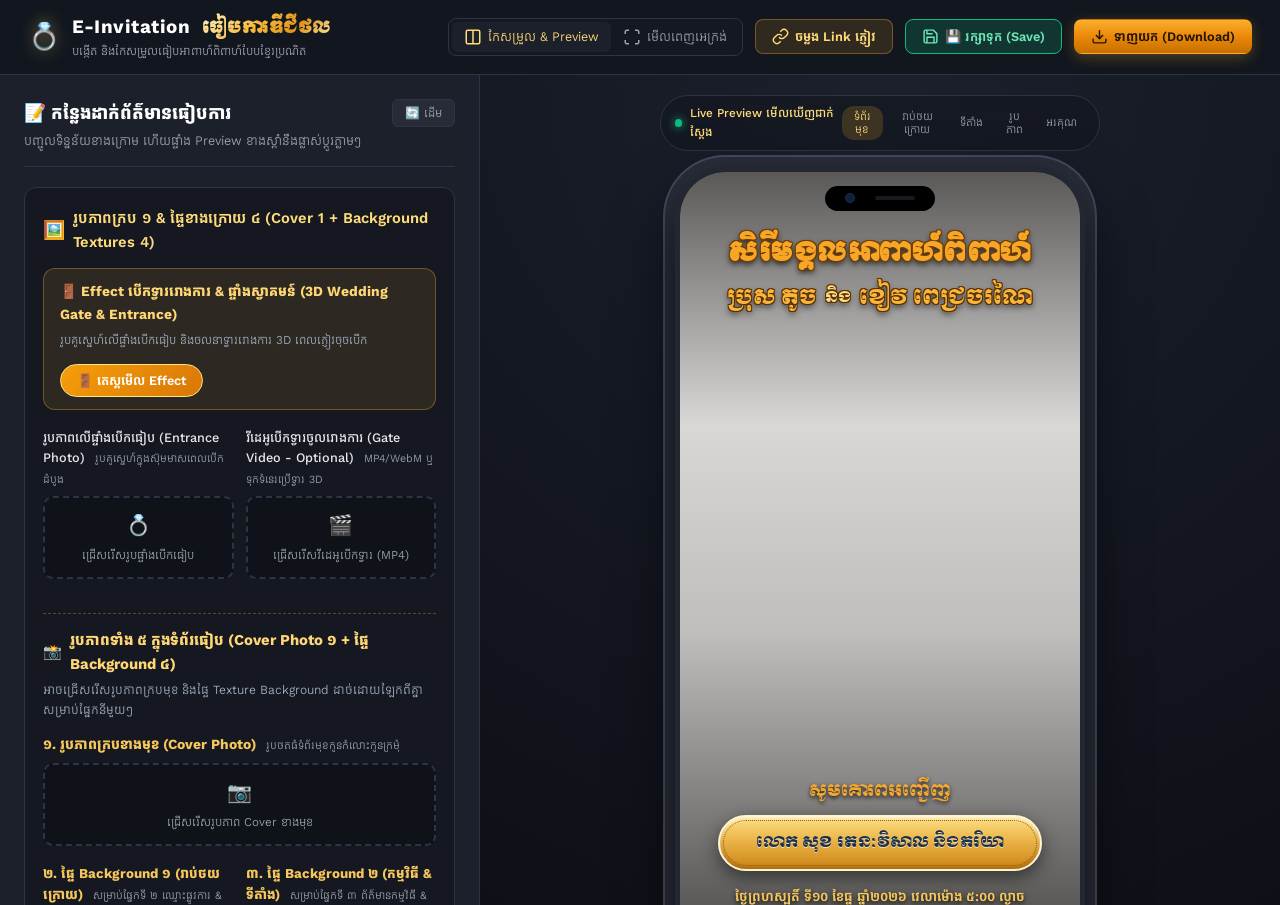
==== index.html @ 7b059cd3 "Add files via upload" ====
<!DOCTYPE html>
<html lang="km">
<head>
  <meta charset="UTF-8">
  <meta name="viewport" content="width=device-width, initial-scale=1.0">
  <title>Khmer E-Invitation Builder - បង្កើតធៀបការឌីជីថលបែបខ្មែរ</title>
  <meta name="description" content="កម្មវិធីបង្កើតធៀបការអាពាហ៍ពិពាហ៍ឌីជីថលបែបខ្មែរ E-Invitation ប្រកបដោយភាពប្រណិត សោភ័ណភាព និងទាន់សម័យ">
  
  <!-- Google Fonts: Complete Royal Khmer & Latin Calligraphy Fonts -->
  <link rel="preconnect" href="https://fonts.googleapis.com">
  <link rel="preconnect" href="https://fonts.gstatic.com" crossorigin>
  <link href="https://fonts.googleapis.com/css2?family=Alex+Brush&family=Battambang:wght@400;700&family=Bayon&family=Bokor&family=Cinzel:wght@500;700&family=Great+Vibes&family=Kantumruy+Pro:ital,wght@0,300;0,400;0,600;0,700;1,400&family=Koulen&family=Moul&family=Moulpali&family=Playfair+Display:ital,wght@0,600;1,500&family=Preahvihear&family=Siemreap&display=swap" rel="stylesheet">
  
  <link rel="stylesheet" href="style.css">
  <script src="config.js"></script>
</head>
<body>
  <!-- Ceremonial Royal Wedding Gate & Entrance Overlay (ទ្វារមង្គលការ 3D & វីដេអូបើកទ្វារ) -->
  <div class="envelope-overlay" id="envelopeOverlay" style="display: none;">
    <!-- Optional Fullscreen Video Effect -->
    <video id="gateOpeningVideo" class="gate-opening-video" playsinline preload="auto" style="display: none;"></video>

    <!-- Background Golden Light Burst -->
    <div class="gate-light-rays" id="gateLightRays"></div>

    <!-- 3D Double Royal Wedding Doors -->
    <div class="wedding-gate-doors" id="weddingGateDoors">
      <!-- Left Door Leaf -->
      <div class="gate-leaf leaf-left">
        <div class="door-inner-panel">
          <div class="door-kbach-top"></div>
          <div class="door-handle-wrap handle-right">
            <img src="assets/door-handle.svg" alt="Handle" class="door-handle-img">
          </div>
          <div class="door-kbach-bottom"></div>
        </div>
      </div>

      <!-- Right Door Leaf -->
      <div class="gate-leaf leaf-right">
        <div class="door-inner-panel">
          <div class="door-kbach-top"></div>
          <div class="door-handle-wrap handle-left">
            <img src="assets/door-handle.svg" alt="Handle" class="door-handle-img">
          </div>
          <div class="door-kbach-bottom"></div>
        </div>
      </div>
    </div>

    <!-- Center Grand Invitation Welcome Card -->
    <div class="envelope-card" id="envelopeCard">
      <!-- Couple Photo Frame on the card (កន្លែងដាក់រូបគូស្នេហ៍លើផ្ទាំងបើកធៀប) -->
      <div class="envelope-photo-frame">
        <img src="assets/cover.jpg" alt="កូនកំលោះកូនក្រមុំ" id="envelopePhotoImg" class="envelope-photo-img">
        <div class="frame-gold-border"></div>
      </div>

      <h2 class="envelope-title" id="envelopeEventTitle">សិរីមង្គលអាពាហ៍ពិពាហ៍</h2>
      <p class="envelope-subtitle">លិខិតអញ្ជើញឌីជីថល E-Invitation</p>
      
      <div class="envelope-guest-badge">
        <span style="font-size: 13px; color: #83561a; display: block; margin-bottom: 2px;">សូមគោរពអញ្ជើញ</span>
        <strong class="envelope-guest-name" id="envelopeGuestName">លោក សុខ រតនៈវិសាល និងភរិយា</strong>
      </div>

      <button type="button" class="envelope-open-btn" id="btnOpenEnvelope">
        <span>🚪✨ ចុចបើកទ្វារចូលរោងការ</span>
      </button>
    </div>
  </div>

  <!-- Top App Bar / Header (Admin Only) -->
  <header class="app-header">
    <div class="header-brand">
      <div class="brand-logo">💍</div>
      <div class="brand-text">
        <h1 class="brand-title">E-Invitation <span>ធៀបការឌីជីថល</span></h1>
        <p class="brand-subtitle">បង្កើត និងកែសម្រួលធៀបអាពាហ៍ពិពាហ៍បែបខ្មែរប្រណិត</p>
      </div>
    </div>
    
    <div class="header-actions">
      <!-- Device mode buttons -->
      <div class="view-toggle">
        <button type="button" class="view-btn active" id="btnModeSplit" title="បង្ហាញទន្ទឹមគ្នា">
          <svg width="18" height="18" viewBox="0 0 24 24" fill="none" stroke="currentColor" stroke-width="2"><rect x="3" y="3" width="18" height="18" rx="2"/><line x1="12" y1="3" x2="12" y2="21"/></svg>
          <span class="btn-text">កែសម្រួល & Preview</span>
        </button>
        <button type="button" class="view-btn" id="btnModeFullscreen" title="មើលពេញអេក្រង់ (Guest View)">
          <svg width="18" height="18" viewBox="0 0 24 24" fill="none" stroke="currentColor" stroke-width="2"><path d="M8 3H5a2 2 0 0 0-2 2v3m18 0V5a2 2 0 0 0-2-2h-3m0 18h3a2 2 0 0 0 2-2v-3M3 16v3a2 2 0 0 0 2 2h3"/></svg>
          <span class="btn-text">មើលពេញអេក្រង់</span>
        </button>
      </div>

      <!-- Quick Action Buttons -->
      <button type="button" class="action-btn share-btn" id="btnShareLink" title="ចម្លងតំណភ្ជាប់ផ្ញើឱ្យភ្ញៀវ">
        <svg width="17" height="17" viewBox="0 0 24 24" fill="none" stroke="currentColor" stroke-width="2"><path d="M10 13a5 5 0 0 0 7.54.54l3-3a5 5 0 0 0-7.07-7.07l-1.72 1.71"/><path d="M14 11a5 5 0 0 0-7.54-.54l-3 3a5 5 0 0 0 7.07 7.07l1.71-1.71"/></svg>
        <span>ចម្លង Link ភ្ញៀវ</span>
      </button>

      <button type="button" class="action-btn" id="btnSaveConfig" style="background: rgba(16, 185, 129, 0.2); border: 1px solid #10b981; color: #6ee7b7;" title="រក្សាទុកទិន្នន័យទាំងអស់ចូល config.js សម្រាប់ Upload ទៅ Render">
        <svg width="17" height="17" viewBox="0 0 24 24" fill="none" stroke="currentColor" stroke-width="2"><path d="M19 21H5a2 2 0 0 1-2-2V5a2 2 0 0 1 2-2h11l5 5v11a2 2 0 0 1-2 2z"/><polyline points="17 21 17 13 7 13 7 21"/><polyline points="7 3 7 8 15 8"/></svg>
        <span>💾 រក្សាទុក (Save)</span>
      </button>

      <button type="button" class="action-btn export-btn" id="btnExport" title="ទាញយកធៀបការជា HTML">
        <svg width="17" height="17" viewBox="0 0 24 24" fill="none" stroke="currentColor" stroke-width="2"><path d="M21 15v4a2 2 0 0 1-2 2H5a2 2 0 0 1-2-2v-4"/><polyline points="7 10 12 15 17 10"/><line x1="12" y1="15" x2="12" y2="3"/></svg>
        <span>ទាញយក (Download)</span>
      </button>
    </div>
  </header>

  <!-- Mobile Tab Switcher (Visible on small screens) -->
  <div class="mobile-tabs">
    <button class="mobile-tab-btn active" data-tab="editor-tab">
      ✏️ ដាក់ព័ត៌មាន (Editor)
    </button>
    <button class="mobile-tab-btn" data-tab="preview-tab">
      📱 មើលគំរូ (Preview)
    </button>
  </div>

  <!-- Main Container -->
  <main class="app-main">
    
    <!-- LEFT PANEL: INFORMATION EDITOR (កន្លែងដាក់ព័ត៌មាន) -->
    <section class="editor-panel" id="editorSection">
      <div class="panel-header">
        <div class="panel-title-wrap">
          <h2 class="panel-title">📝 កន្លែងដាក់ព័ត៌មានធៀបការ</h2>
          <p class="panel-desc">បញ្ចូលទិន្នន័យខាងក្រោម ហើយផ្ទាំង Preview ខាងស្ដាំនឹងផ្លាស់ប្ដូរភ្លាមៗ</p>
        </div>
        <button type="button" class="reset-btn" id="btnResetDefault" title="កំណត់មកទម្រង់ដើមវិញ">
          🔄 ដើម
        </button>
      </div>

      <form id="invitationForm" class="editor-form" onsubmit="return false;">
        
        <!-- SECTION 1: រូបភាពចម្បង & ផ្ទៃ Background ទាំង ៥ (Cover Photo 1 + Background Textures 4) -->
        <div class="form-card">
          <div class="card-title">
            <span class="card-icon">🖼️</span>
            <h3>រូបភាពក្រប ១ & ផ្ទៃខាងក្រោយ ៤ (Cover 1 + Background Textures 4)</h3>
          </div>

          <!-- Quick Test & Entrance Gate Controls -->
          <div style="margin-bottom: 18px; padding: 12px 16px; background: rgba(223, 158, 40, 0.12); border: 1px solid rgba(223, 158, 40, 0.4); border-radius: 12px; display: flex; align-items: center; justify-content: space-between; gap: 12px; flex-wrap: wrap;">
            <div>
              <strong style="color: #ffd875; font-size: 14px; display: block;">🚪 Effect បើកទ្វាររោងការ & ផ្ទាំងស្វាគមន៍ (3D Wedding Gate & Entrance)</strong>
              <span style="font-size: 12px; color: #a0aec0;">រូបគូស្នេហ៍លើផ្ទាំងបើកធៀប និងចលនាទ្វាររោងការ 3D ពេលភ្ញៀវចុចបើក</span>
            </div>
            <button type="button" id="btnTestGateEffect" class="action-btn" style="background: linear-gradient(135deg, #f59e0b 0%, #d97706 100%); color: #fff; font-weight: 600; padding: 8px 16px; border-radius: 20px; white-space: nowrap; border: 1px solid #fde68a;">
              <span>🚪 តេស្តមើល Effect</span>
            </button>
          </div>

          <!-- Entrance Photo & Optional Gate Video -->
          <div class="form-row">
            <div class="form-group flex-1">
              <label for="envelopeImageInput">
                រូបភាពលើផ្ទាំងបើកធៀប (Entrance Photo)
                <span class="label-hint">រូបគូស្នេហ៍ក្នុងស៊ុមមាសពេលបើកដំបូង</span>
              </label>
              <div class="file-upload-box">
                <input type="file" id="envelopeImageInput" accept="image/*" class="file-input">
                <div class="upload-placeholder">
                  <span class="upload-icon">💍</span>
                  <span class="upload-text">ជ្រើសរើសរូបផ្ទាំងបើកធៀប</span>
                </div>
                <div class="img-preview-thumb" id="envelopeThumb"></div>
              </div>
            </div>

            <div class="form-group flex-1">
              <label for="gateVideoInput">
                វីដេអូបើកទ្វារចូលរោងការ (Gate Video - Optional)
                <span class="label-hint">MP4/WebM ឬទុកទំនេរប្រើទ្វារ 3D</span>
              </label>
              <div class="file-upload-box">
                <input type="file" id="gateVideoInput" accept="video/mp4,video/webm" class="file-input">
                <div class="upload-placeholder">
                  <span class="upload-icon">🎬</span>
                  <span class="upload-text" id="gateVideoLabelText">ជ្រើសរើសវីដេអូបើកទ្វារ (MP4)</span>
                </div>
                <div class="img-preview-thumb" id="gateVideoThumb" style="display: none; align-items: center; justify-content: center; font-size: 22px;">🎬</div>
              </div>
            </div>
          </div>

          <!-- Section Divider for 5 Images -->
          <div style="margin: 20px 0 14px 0; border-top: 1px dashed rgba(223, 158, 40, 0.35); padding-top: 14px;">
            <h4 style="color: #ffd875; font-size: 15px; margin-bottom: 4px; display: flex; align-items: center; gap: 8px;">
              <span>📸</span> រូបភាពទាំង ៥ ក្នុងទំព័រធៀប (Cover Photo ១ + ផ្ទៃ Background ៤)
            </h4>
            <p style="font-size: 12.5px; color: #a0aec0; margin: 0 0 14px 0;">
              អាចជ្រើសរើសរូបភាពក្របមុខ និងផ្ទៃ Texture Background ដាច់ដោយឡែកពីគ្នាសម្រាប់ផ្នែកនីមួយៗ
            </p>
          </div>

          <!-- 1. COVER PHOTO -->
          <div class="form-group" style="margin-bottom: 18px;">
            <label for="coverImageInput">
              <strong style="color: #f7c75b; font-size: 14px;">១. រូបភាពក្របខាងមុខ (Cover Photo)</strong>
              <span class="label-hint">រូបថតធំទំព័រមុខកូនកំលោះកូនក្រមុំ</span>
            </label>
            <div class="file-upload-box">
              <input type="file" id="coverImageInput" accept="image/*" class="file-input">
              <div class="upload-placeholder">
                <span class="upload-icon">📷</span>
                <span class="upload-text">ជ្រើសរើសរូបភាព Cover ខាងមុខ</span>
              </div>
              <div class="img-preview-thumb" id="coverThumb"></div>
            </div>
          </div>

          <!-- 4 BACKGROUND TEXTURES (2x2 GRID) -->
          <div class="form-row">
            <!-- Background Texture 1 -->
            <div class="form-group flex-1">
              <label for="bgImageInput1">
                <strong style="color: #f7c75b; font-size: 13.5px;">២. ផ្ទៃ Background ១ (រាប់ថយក្រោយ)</strong>
                <span class="label-hint">សម្រាប់ផ្នែកទី ២ ឈ្មោះផ្លូវការ & Countdown</span>
              </label>
              <div class="file-upload-box">
                <input type="file" id="bgImageInput1" accept="image/*" class="file-input">
                <div class="upload-placeholder">
                  <span class="upload-icon">✨</span>
                  <span class="upload-text">ជ្រើសរូប Background ១</span>
                </div>
                <div class="img-preview-thumb" id="bgThumb1"></div>
              </div>
            </div>

            <!-- Background Texture 2 -->
            <div class="form-group flex-1">
              <label for="bgImageInput2">
                <strong style="color: #f7c75b; font-size: 13.5px;">៣. ផ្ទៃ Background ២ (កម្មវិធី & ទីតាំង)</strong>
                <span class="label-hint">សម្រាប់ផ្នែកទី ៣ ព័ត៌មានកម្មវិធី & Location</span>
              </label>
              <div class="file-upload-box">
                <input type="file" id="bgImageInput2" accept="image/*" class="file-input">
                <div class="upload-placeholder">
                  <span class="upload-icon">✨</span>
                  <span class="upload-text">ជ្រើសរូប Background ២</span>
                </div>
                <div class="img-preview-thumb" id="bgThumb2"></div>
              </div>
            </div>
          </div>

          <div class="form-row">
            <!-- Background Texture 3 -->
            <div class="form-group flex-1">
              <label for="bgImageInput3">
                <strong style="color: #f7c75b; font-size: 13.5px;">៤. ផ្ទៃ Background ៣ (កម្រងរូបភាព & ផែនទី)</strong>
                <span class="label-hint">សម្រាប់ផ្នែកទី ៤ រូបថត ៤ សន្លឹក & Map</span>
              </label>
              <div class="file-upload-box">
                <input type="file" id="bgImageInput3" accept="image/*" class="file-input">
                <div class="upload-placeholder">
                  <span class="upload-icon">✨</span>
                  <span class="upload-text">ជ្រើសរូប Background ៣</span>
                </div>
                <div class="img-preview-thumb" id="bgThumb3"></div>
              </div>
            </div>

            <!-- Background Texture 4 -->
            <div class="form-group flex-1">
              <label for="bgImageInput4">
                <strong style="color: #f7c75b; font-size: 13.5px;">៥. ផ្ទៃ Background ៤ (ថ្លែងអំណរគុណ)</strong>
                <span class="label-hint">សម្រាប់ផ្នែកទី ៥ សារថ្លែងអំណរគុណ & ជម្រាបលា</span>
              </label>
              <div class="file-upload-box">
                <input type="file" id="bgImageInput4" accept="image/*" class="file-input">
                <div class="upload-placeholder">
                  <span class="upload-icon">✨</span>
                  <span class="upload-text">ជ្រើសរូប Background ៤</span>
                </div>
                <div class="img-preview-thumb" id="bgThumb4"></div>
              </div>
            </div>
          </div>

          <!-- Video URL input as alternative -->
          <div class="form-group" style="margin-top: 14px;">
            <label for="inputGateVideoUrl" style="font-size: 13px;">
              Link វីដេអូបើកទ្វារពីក្រៅ (Video URL - Optional)
              <span class="label-hint">ប្រសិនបើមាន Link វីដេអូស្រាប់ (MP4)</span>
            </label>
            <input type="url" id="inputGateVideoUrl" class="form-control" placeholder="https://example.com/wedding-gate.mp4" style="font-size: 13px;">
          </div>
        </div>

        <!-- SECTION 2: ព័ត៌មានកូនកំលោះ កូនក្រមុំ & ចំណងជើង (Names & Title) -->
        <div class="form-card">
          <div class="card-title">
            <span class="card-icon">👑</span>
            <h3>ឈ្មោះកូនកំលោះ កូនក្រមុំ & ចំណងជើង</h3>
          </div>

          <div class="form-group">
            <label for="inputEventTitle">ចំណងជើងកម្មវិធី (Event Title)</label>
            <input type="text" id="inputEventTitle" class="form-control" value="សិរីមង្គលអាពាហ៍ពិពាហ៍" placeholder="ឧ. សិរីមង្គលអាពាហ៍ពិពាហ៍">
          </div>

          <div class="form-row">
            <div class="form-group flex-1">
              <label for="inputGroomKhmer">ឈ្មោះកូនកំលោះ (ភាសាខ្មែរ)</label>
              <input type="text" id="inputGroomKhmer" class="form-control" value="ប្រុស តូច" placeholder="ឧ. ប្រុស តូច">
            </div>
            <div class="form-group flex-1">
              <label for="inputGroomLatin">ឈ្មោះកូនកំលោះ (ឡាតាំង)</label>
              <input type="text" id="inputGroomLatin" class="form-control" value="Pros Toch" placeholder="ឧ. Pros Toch">
            </div>
          </div>

          <div class="form-row">
            <div class="form-group flex-1">
              <label for="inputBrideKhmer">ឈ្មោះកូនក្រមុំ (ភាសាខ្មែរ)</label>
              <input type="text" id="inputBrideKhmer" class="form-control" value="ខៀវ ពេជ្រចរណៃ" placeholder="ឧ. ខៀវ ពេជ្រចរណៃ">
            </div>
            <div class="form-group flex-1">
              <label for="inputBrideLatin">ឈ្មោះកូនក្រមុំ (ឡាតាំង)</label>
              <input type="text" id="inputBrideLatin" class="form-control" value="Khiev Pich Chorai" placeholder="ឧ. Khiev Pich Chorai">
            </div>
          </div>
        </div>

        <!-- SECTION: រចនាបថអក្សរ ពណ៌ និងស្រមោលផុស (Typography & 3D Shadow Studio) -->
        <div class="form-card" style="border: 1px solid rgba(223, 158, 40, 0.5); background: linear-gradient(180deg, #181d28 0%, #131620 100%);">
          <div class="card-title">
            <span class="card-icon">🎨</span>
            <h3 style="color: #ffd875;">រចនាអក្សរ ពណ៌ & ស្រមោលផុស (Typography Studio)</h3>
          </div>
          <p class="form-hint-text" style="color: #d1d5db; margin-bottom: 14px;">
            កែប្រែពុម្ពអក្សរ ពណ៌ និងជ្រើសរើសម៉ូដស្រមោល 3D ដើម្បីឱ្យអក្សរផុសដាច់ស្អាតលើគ្រប់ផ្ទាំងរូបភាព
          </p>

          <!-- 1. Event Title Styling -->
          <div class="typo-control-group" style="background: #0f1218; padding: 12px; border-radius: 8px; margin-bottom: 12px; border: 1px solid #283042;">
            <label style="font-weight: 700; color: #ffd875; display: block; margin-bottom: 8px;">
              👑 ចំណងជើងធំ «សិរីមង្គលអាពាហ៍ពិពាហ៍» (Cover Title)
            </label>
            <div class="form-row">
              <div class="form-group flex-1">
                <label for="selectTitleFont">ពុម្ពអក្សរ (Font):</label>
                <select id="selectTitleFont" class="form-control">
                  <option value="Moul" selected>Moul (អក្សរមូលស្តេចប្រពៃណី)</option>
                  <option value="Moulpali">Moulpali (មូលបាលី)</option>
                  <option value="Bayon">Bayon (បាយ័ន)</option>
                  <option value="Koulen">Koulen (គូលែន - មាំច្បាស់)</option>
                  <option value="Bokor">Bokor (បូកគោ)</option>
                  <option value="Kantumruy Pro">Kantumruy Pro (កន្ទុំរុយ)</option>
                  <option value="Battambang">Battambang (បាត់ដំបង)</option>
                </select>
              </div>
              <div class="form-group flex-1">
                <label for="selectTitleShadow">ម៉ូដស្រមោល (Shadow & 3D Pop):</label>
                <select id="selectTitleShadow" class="form-control">
                  <option value="shadow-3d-strong" selected>✨ ស្រមោល 3D ផុសដាច់ខ្លាំង (Pop 3D)</option>
                  <option value="shadow-glow-gold">🌟 ពន្លឺមាសចែងចាំង (Golden Glow)</option>
                  <option value="shadow-dark-crisp">🖤 ស្រមោលខ្មៅដិតច្បាស់ (Dark Crisp)</option>
                  <option value="shadow-soft">☁️ ស្រមោលទន់ល្មម (Soft Shadow)</option>
                  <option value="shadow-none">🚫 គ្មានស្រមោល</option>
                </select>
              </div>
            </div>
            <div class="form-row" style="margin-bottom: 0;">
              <div class="form-group flex-1">
                <label for="inputTitleColor">ពណ៌អក្សរ (Color):</label>
                <div style="display: flex; gap: 8px; align-items: center;">
                  <input type="color" id="inputTitleColor" value="#f7a627" style="width: 44px; height: 38px; border: none; border-radius: 6px; cursor: pointer; background: transparent;">
                  <input type="text" id="inputTitleColorHex" class="form-control" value="#f7a627" style="font-family: monospace; font-size: 13px;">
                </div>
              </div>
              <div class="form-group flex-1">
                <label for="inputTitleSize">ទំហំអក្សរ (<span id="titleSizeDisplay">26px</span>):</label>
                <input type="range" id="inputTitleSize" min="20" max="38" value="26" style="width: 100%; margin-top: 10px;">
              </div>
            </div>
          </div>

          <!-- 2. Couple Names Styling -->
          <div class="typo-control-group" style="background: #0f1218; padding: 12px; border-radius: 8px; margin-bottom: 12px; border: 1px solid #283042;">
            <label style="font-weight: 700; color: #ffd875; display: block; margin-bottom: 8px;">
              💑 ឈ្មោះកូនកំលោះ & ក្រមុំ (Couple Names)
            </label>
            <div class="form-row">
              <div class="form-group flex-1">
                <label for="selectCoupleFont">ពុម្ពអក្សរខ្មែរ (Khmer):</label>
                <select id="selectCoupleFont" class="form-control">
                  <option value="Moul" selected>Moul (អក្សរមូល)</option>
                  <option value="Moulpali">Moulpali (មូលបាលី)</option>
                  <option value="Bayon">Bayon (បាយ័ន)</option>
                  <option value="Koulen">Koulen (គូលែន)</option>
                  <option value="Siemreap">Siemreap (សៀមរាប)</option>
                  <option value="Kantumruy Pro">Kantumruy Pro</option>
                </select>
              </div>
              <div class="form-group flex-1">
                <label for="selectCoupleLatinFont">ពុម្ពអក្សរឡាតាំង (Latin):</label>
                <select id="selectCoupleLatinFont" class="form-control">
                  <option value="Great Vibes" selected>Great Vibes (ស្គ្រីបក្បាច់ផ្កា)</option>
                  <option value="Alex Brush">Alex Brush (ស្គ្រីបទន់ភ្លន់)</option>
                  <option value="Cinzel">Cinzel (រាជវាំង Classic)</option>
                  <option value="Playfair Display">Playfair Display (ប្រណិត)</option>
                </select>
              </div>
            </div>
            <div class="form-row" style="margin-bottom: 0;">
              <div class="form-group flex-1">
                <label for="inputCoupleColor">ពណ៌អក្សរខ្មែរ:</label>
                <div style="display: flex; gap: 8px; align-items: center;">
                  <input type="color" id="inputCoupleColor" value="#f9b63a" style="width: 44px; height: 38px; border: none; border-radius: 6px; cursor: pointer; background: transparent;">
                  <input type="text" id="inputCoupleColorHex" class="form-control" value="#f9b63a" style="font-family: monospace; font-size: 13px;">
                </div>
              </div>
              <div class="form-group flex-1">
                <label for="selectCoupleShadow">ស្រមោលផុស (Shadow):</label>
                <select id="selectCoupleShadow" class="form-control">
                  <option value="shadow-3d-strong" selected>✨ ស្រមោល 3D ផុសដាច់</option>
                  <option value="shadow-glow-gold">🌟 ពន្លឺមាស Glow</option>
                  <option value="shadow-dark-crisp">🖤 ស្រមោលខ្មៅដិត Dark</option>
                  <option value="shadow-soft">☁️ ស្រមោលទន់</option>
                </select>
              </div>
            </div>
          </div>

          <!-- 3. Guest Badge Styling -->
          <div class="typo-control-group" style="background: #0f1218; padding: 12px; border-radius: 8px; margin-bottom: 6px; border: 1px solid #283042;">
            <label style="font-weight: 700; color: #ffd875; display: block; margin-bottom: 8px;">
              🏷️ ស៊ុម និងអក្សរឈ្មោះភ្ញៀវកិត្តិយស (Guest Badge)
            </label>
            <div class="form-row">
              <div class="form-group flex-1">
                <label for="selectGuestFont">ពុម្ពអក្សរឈ្មោះភ្ញៀវ:</label>
                <select id="selectGuestFont" class="form-control">
                  <option value="Moul" selected>Moul (អក្សរមូលផ្លូវការ)</option>
                  <option value="Kantumruy Pro">Kantumruy Pro (ស្រឡះស្អាត)</option>
                  <option value="Battambang">Battambang</option>
                  <option value="Siemreap">Siemreap</option>
                </select>
              </div>
              <div class="form-group flex-1">
                <label for="inputGuestTextColor">ពណ៌អក្សរឈ្មោះភ្ញៀវ:</label>
                <div style="display: flex; gap: 8px; align-items: center;">
                  <input type="color" id="inputGuestTextColor" value="#1a3250" style="width: 44px; height: 38px; border: none; border-radius: 6px; cursor: pointer; background: transparent;">
                  <input type="text" id="inputGuestTextColorHex" class="form-control" value="#1a3250" style="font-family: monospace; font-size: 13px;">
                </div>
              </div>
            </div>
          </div>

        </div>

        <!-- SECTION 3: កាលបរិច្ឆេទ & ម៉ោងកម្មវិធី (Date, Time & Countdown) -->
        <div class="form-card">
          <div class="card-title">
            <span class="card-icon">📅</span>
            <h3>កាលបរិច្ឆេទ និងម៉ោងកម្មវិធី</h3>
          </div>

          <div class="form-row">
            <div class="form-group flex-1">
              <label for="inputWeddingDate">កាលបរិច្ឆេទមង្គលការ (Date)</label>
              <input type="date" id="inputWeddingDate" class="form-control" value="2026-12-10">
            </div>
            <div class="form-group flex-1">
              <label for="inputWeddingTime">ម៉ោងកម្មវិធី (Time)</label>
              <input type="time" id="inputWeddingTime" class="form-control" value="17:00">
            </div>
          </div>

          <div class="form-group">
            <label for="inputDateFullKhmer">
              កាលបរិច្ឆេទពេញ (ជាភាសាខ្មែរ)
              <span class="label-hint">បង្ហាញលើផ្ទាំងក្រប និងរាប់ថយក្រោយ</span>
            </label>
            <input type="text" id="inputDateFullKhmer" class="form-control" value="ថ្ងៃព្រហស្បតិ៍ ទី១០ ខែធ្នូ ឆ្នាំ២០២៦ វេលាម៉ោង ៥:០០ ល្ងាច">
          </div>

          <div class="form-row toggle-row">
            <label class="toggle-label" for="toggleKhmerNumerals">
              <input type="checkbox" id="toggleKhmerNumerals" checked>
              <span class="toggle-slider"></span>
              <span class="toggle-text">ប្រើលេខខ្មែរលើនាឡិការាប់ថយក្រោយ (២៧ ថ្ងៃ / ៦ ម៉ោង...)</span>
            </label>
          </div>
        </div>

        <!-- SECTION 4: សារអញ្ជើញ & ឈ្មោះភ្ញៀវ (Guest & Invitation Messages) -->
        <div class="form-card">
          <div class="card-title">
            <span class="card-icon">💌</span>
            <h3>សារអញ្ជើញ & ឈ្មោះភ្ញៀវកិត្តិយស</h3>
          </div>

          <div class="form-group">
            <label for="inputGuestSalutation">សារគោរពអញ្ជើញ (Salutation)</label>
            <input type="text" id="inputGuestSalutation" class="form-control" value="សូមគោរពអញ្ជើញ">
          </div>

          <div class="form-group">
            <label for="inputGuestName">
              ឈ្មោះភ្ញៀវកិត្តិយស (Honored Guest Name)
              <span class="label-hint">អាចប្ដូរតាម Link: ?guest=ឈ្មោះ</span>
            </label>
            <input type="text" id="inputGuestName" class="form-control highlight-input" value="លោក សុខ រតនៈវិសាល និងភរិយា" placeholder="ឧ. លោក សុខ រតនៈវិសាល និងភរិយា">
          </div>

          <div class="form-group">
            <label for="inputInviteBody">សារអញ្ជើញលម្អិត</label>
            <textarea id="inputInviteBody" class="form-control" rows="2">យើងខ្ញុំមានកិត្តិយសសូមគោរពអញ្ជើញ</textarea>
          </div>

          <div class="form-group">
            <label for="inputThankYouText">សារថ្លែងអំណរគុណ និងសូមអភ័យទោស (Thank You & Apology)</label>
            <textarea id="inputThankYouText" class="form-control" rows="4">យើងខ្ញុំទាំងពីរ សូមថ្លែងអំណរគុណ យ៉ាងជ្រាលជ្រៅ ចំពោះវត្តមាន ដ៏ឧត្តុង្គឧត្តមរបស់ សម្តេច ឯកឧត្តម លោកជំទាវ លោកអ្នកឧកញ៉ា អ្នកឧកញ៉ា ឧកញ៉ា លោក លោកស្រី អ្នកនាង កញ្ញា ដែលបាន អញ្ជើញចូលរួមជាកិត្តិយស ក្នុងពិធីសិរីសួស្តីអាពាហ៍ពិពាហ៍ របស់យើងខ្ញុំ នាពេលខាងមុខនេះ។ យើងខ្ញុំសូមការខន្តីអភ័យទោស ដែលពុំបានជូនលិខិតអញ្ជើញ ដោយផ្ទាល់ ។ ដោយការកិច្ចដ៏ខ្ពង់ខ្ពស់ពីយើងខ្ញុំ។</textarea>
          </div>
        </div>

        <!-- SECTION 5: ទីតាំង និងផែនទី (Location & Map) -->
        <div class="form-card">
          <div class="card-title">
            <span class="card-icon">📍</span>
            <h3>ទីតាំងកម្មវិធី & ផែនទី (Venue & Map)</h3>
          </div>

          <div class="form-group">
            <label for="inputVenueName">ឈ្មោះទីតាំងកម្មវិធី (Venue Name)</label>
            <input type="text" id="inputVenueName" class="form-control" value="ភោជនីយដ្ឋាន សេនរេប្រាយ យីង" placeholder="ឧ. ភោជនីយដ្ឋាន សេនរេប្រាយ យីង">
          </div>

          <div class="form-group">
            <label for="inputLocationUrl">តំណភ្ជាប់ Google Maps (Location URL)</label>
            <input type="url" id="inputLocationUrl" class="form-control" value="https://maps.google.com/?q=Phnom+Penh+Wedding+Hall" placeholder="https://maps.google.com/...">
          </div>

          <div class="form-group">
            <label for="mapImageInput">
              រូបភាព Map & QR Code
              <span class="label-hint">អាចផ្ទុកឡើងរូបប្លង់ផ្ទាល់ខ្លួនបាន</span>
            </label>
            <div class="file-upload-box">
              <input type="file" id="mapImageInput" accept="image/*" class="file-input">
              <div class="upload-placeholder">
                <span class="upload-icon">🗺️</span>
                <span class="upload-text">ជ្រើសរើសរូបភាពផែនទី</span>
              </div>
              <div class="img-preview-thumb" id="mapThumb"></div>
            </div>
          </div>

          <div class="form-row">
            <div class="form-group flex-1">
              <label for="inputPhone1">លេខទូរស័ព្ទ Metfone</label>
              <input type="text" id="inputPhone1" class="form-control" value="097 258 15 37">
            </div>
            <div class="form-group flex-1">
              <label for="inputPhone2">លេខទូរស័ព្ទ Smart</label>
              <input type="text" id="inputPhone2" class="form-control" value="011 867 506">
            </div>
            <div class="form-group flex-1">
              <label for="inputPhone3">លេខទូរស័ព្ទ Cellcard</label>
              <input type="text" id="inputPhone3" class="form-control" value="089 483 683">
            </div>
          </div>
        </div>

        <!-- SECTION 6: កម្រងរូបភាព ៤ សន្លឹក (Gallery 4 Photos) -->
        <div class="form-card">
          <div class="card-title">
            <span class="card-icon">📸</span>
            <h3>កម្រងរូបភាពកូនកំលោះកូនក្រមុំ ៤ រូប (Gallery 4 Photos)</h3>
          </div>

          <p class="form-hint-text">ជ្រើសរើសរូបភាពស្អាតៗចំនួន ៤ សន្លឹក ដើម្បីបង្ហាញលើក្រឡា ២x២ ក្នុងទំព័រធៀប</p>

          <div class="gallery-slots-grid">
            <!-- Slot 1 -->
            <div class="gallery-slot">
              <span class="slot-label">រូបភាពទី ១</span>
              <div class="slot-thumb" id="galleryThumb1"></div>
              <input type="file" id="galleryInput1" accept="image/*" class="file-input">
              <button type="button" class="slot-btn" onclick="document.getElementById('galleryInput1').click()">ជ្រើសរូប</button>
            </div>
            
            <!-- Slot 2 -->
            <div class="gallery-slot">
              <span class="slot-label">រូបភាពទី ២</span>
              <div class="slot-thumb" id="galleryThumb2"></div>
              <input type="file" id="galleryInput2" accept="image/*" class="file-input">
              <button type="button" class="slot-btn" onclick="document.getElementById('galleryInput2').click()">ជ្រើសរូប</button>
            </div>

            <!-- Slot 3 -->
            <div class="gallery-slot">
              <span class="slot-label">រូបភាពទី ៣</span>
              <div class="slot-thumb" id="galleryThumb3"></div>
              <input type="file" id="galleryInput3" accept="image/*" class="file-input">
              <button type="button" class="slot-btn" onclick="document.getElementById('galleryInput3').click()">ជ្រើសរូប</button>
            </div>

            <!-- Slot 4 -->
            <div class="gallery-slot">
              <span class="slot-label">រូបភាពទី ៤</span>
              <div class="slot-thumb" id="galleryThumb4"></div>
              <input type="file" id="galleryInput4" accept="image/*" class="file-input">
              <button type="button" class="slot-btn" onclick="document.getElementById('galleryInput4').click()">ជ្រើសរូប</button>
            </div>
          </div>
        </div>

        <!-- SECTION 7: តន្ត្រីពិធីការ (Music Options) -->
        <div class="form-card">
          <div class="card-title">
            <span class="card-icon">🎶</span>
            <h3>តន្ត្រីកំដរពិធីការ (Background Music)</h3>
          </div>
          <div class="music-controls-group">
            <div class="music-desc">
              ភ្លេងមង្គលការពិរោះរណ្តំ ចាក់កំដរពេលភ្ញៀវបើកធៀបការ
            </div>
            <div class="music-actions">
              <button type="button" class="btn-music-test" id="btnTestMusic">
                ▶️ ចាក់ភ្លេងតេស្ត
              </button>
              <label class="music-file-label">
                📂 ដាក់បទចម្រៀង MP3 ផ្ទាល់ខ្លួន
                <input type="file" id="musicFileInput" accept="audio/*" style="display:none">
              </label>
            </div>
          </div>
        </div>

      </form>
    </section>

    <!-- RIGHT PANEL: LIVE PREVIEW (កន្លែង Preview មើលឃើញ) -->
    <section class="preview-panel" id="previewSection">
      <div class="preview-toolbar">
        <div class="preview-status">
          <span class="status-indicator"></span>
          <span>Live Preview មើលឃើញជាក់ស្ដែង</span>
        </div>
        <div class="preview-nav-pills">
          <button type="button" class="nav-pill active" onclick="scrollToPreviewSection('section-cover')">ទំព័រមុខ</button>
          <button type="button" class="nav-pill" onclick="scrollToPreviewSection('section-countdown')">រាប់ថយក្រោយ</button>
          <button type="button" class="nav-pill" onclick="scrollToPreviewSection('section-map')">ទីតាំង</button>
          <button type="button" class="nav-pill" onclick="scrollToPreviewSection('section-gallery')">រូបភាព</button>
          <button type="button" class="nav-pill" onclick="scrollToPreviewSection('section-thanks')">អរគុណ</button>
        </div>
      </div>

      <!-- Smartphone Device Mockup Frame -->
      <div class="phone-mockup-wrapper">
        <div class="phone-device" id="phoneDevice">
          <!-- Phone Speaker & Camera Island -->
          <div class="phone-island">
            <div class="island-camera"></div>
            <div class="island-speaker"></div>
          </div>

          <!-- Phone Screen Container (Scrollable E-Invitation Content) -->
          <div class="phone-screen" id="phoneScreen">
            
            <!-- Audio Player Floating Widget -->
            <button type="button" class="floating-music-btn" id="floatingMusicBtn" title="ចាក់/ផ្អាក តន្ត្រី">
              <span class="music-disc">🎵</span>
              <span class="music-waves">
                <i></i><i></i><i></i>
              </span>
            </button>

            <!-- ==============================================
                 PAGE 1: COVER SECTION (ដូចរូបទី១)
                 ============================================== -->
            <section class="invitation-section screen-cover" id="section-cover">
              <!-- Cover Background Photo -->
              <div class="cover-bg-image" id="previewCoverBg"></div>
              <div class="cover-gradient-overlay"></div>

              <div class="cover-content">
                <!-- Top Main Wedding Title -->
                <div class="cover-top-header">
                  <h2 class="cover-title-khmer" id="previewCoverTitle">សិរីមង្គលអាពាហ៍ពិពាហ៍</h2>
                  
                  <!-- Groom and Bride Names -->
                  <div class="cover-couple-names" id="previewCoverCouple">
                    <span class="couple-name groom" id="previewCoverGroom">ប្រុស តូច</span>
                    <span class="couple-ampersand">និង</span>
                    <span class="couple-name bride" id="previewCoverBride">ខៀវ ពេជ្រចរណៃ</span>
                  </div>
                </div>

                <!-- Bottom Guest Honor Card & Date -->
                <div class="cover-bottom-area">
                  <div class="guest-salutation" id="previewCoverSalutation">សូមគោរពអញ្ជើញ</div>
                  
                  <!-- Luxury Gold Framed Pill / Badge -->
                  <div class="guest-golden-capsule">
                    <div class="capsule-border-dots"></div>
                    <span class="guest-name-text" id="previewCoverGuest">លោក សុខ រតនៈវិសាល និងភរិយា</span>
                  </div>

                  <!-- Date & Time -->
                  <p class="cover-date-text" id="previewCoverDate">ថ្ងៃព្រហស្បតិ៍ ទី១០ ខែធ្នូ ឆ្នាំ២០២៦ វេលាម៉ោង ៥:០០ ល្ងាច</p>

                  <!-- Animated Scroll Down Indicator -->
                  <div class="scroll-down-badge" onclick="scrollToPreviewSection('section-countdown')">
                    <div class="scroll-hand">👆</div>
                    <div class="scroll-labels">
                      <span class="scroll-km">សូមអូសចុះក្រោម</span>
                      <span class="scroll-en">Scroll down</span>
                    </div>
                  </div>
                </div>
              </div>
            </section>


            <!-- ==============================================
                 PAGE 2: INVITATION & COUNTDOWN (ដូចរូបទី២)
                 ============================================== -->
            <section class="invitation-section screen-invitation" id="section-countdown">
              <div class="section-pattern-bg" id="previewBgSection2"></div>
              
              <div class="section-inner-container">
                
                <!-- Couple Column Header -->
                <div class="couple-formal-names">
                  <div class="role-box">
                    <span class="role-title">កូនប្រុស</span>
                    <h3 class="role-name groom-color" id="previewFormalGroom">ប្រុស តូច</h3>
                    <span class="role-latin" id="previewFormalGroomLatin">Pros Toch</span>
                  </div>

                  <div class="heart-symbol-box">
                    <svg class="golden-heart" viewBox="0 0 40 40" width="36" height="36">
                      <path d="M 20 32 C 10 24 4 17 4 10.5 C 4 5 8 2 13 2 C 16.5 2 19 4 20 6.5 C 21 4 23.5 2 27 2 C 32 2 36 5 36 10.5 C 36 17 30 24 20 32 Z" fill="none" stroke="#d49a37" stroke-width="2.5" stroke-linecap="round"/>
                    </svg>
                  </div>

                  <div class="role-box">
                    <span class="role-title">កូនស្រី</span>
                    <h3 class="role-name bride-color" id="previewFormalBride">ខៀវ ពេជ្រចរណៃ</h3>
                    <span class="role-latin" id="previewFormalBrideLatin">Khiev Pich Chorai</span>
                  </div>
                </div>

                <!-- Invitation Statement -->
                <div class="formal-invitation-body">
                  <p class="invite-lead" id="previewInviteBody">យើងខ្ញុំមានកិត្តិយសសូមគោរពអញ្ជើញ</p>
                  <div class="guest-callout" id="previewFormalGuest">លោក រតនា និង ភរិយា</div>
                </div>

                <!-- Golden Khmer Floral Divider Ornament -->
                <div class="divider-ornament">
                  <img src="assets/divider.svg" alt="Gold Divider" class="divider-img">
                </div>

                <!-- Countdown Section -->
                <div class="countdown-wrapper">
                  <h4 class="countdown-heading">ចំនួនថ្ងៃរាប់ថយក្រោយ</h4>
                  <p class="countdown-date-sub" id="previewCountdownDate">ថ្ងៃព្រហស្បតិ៍ ទី១០ ខែធ្នូ ឆ្នាំ២០២៦ វេលាម៉ោង ៥:០០ ល្ងាច</p>

                  <!-- 4 Rounded Orange / Gold Countdown Badges -->
                  <div class="countdown-boxes-row">
                    <div class="cd-box">
                      <span class="cd-number" id="cdDays">២៧</span>
                      <span class="cd-unit">ថ្ងៃ</span>
                    </div>
                    <div class="cd-box">
                      <span class="cd-number" id="cdHours">៦</span>
                      <span class="cd-unit">ម៉ោង</span>
                    </div>
                    <div class="cd-box">
                      <span class="cd-number" id="cdMinutes">៥៧</span>
                      <span class="cd-unit">នាទី</span>
                    </div>
                    <div class="cd-box">
                      <span class="cd-number" id="cdSeconds">៤៨</span>
                      <span class="cd-unit">វិនាទី</span>
                    </div>
                  </div>

                  <!-- Add to Calendar Golden Ribbon Button -->
                  <button type="button" class="gold-ribbon-btn" id="btnAddToCalendar" title="កត់ចូលក្នុងប្រតិទិន">
                    <span class="ribbon-arrow left"></span>
                    <span class="ribbon-label">កត់ចូលក្នុងប្រតិទិនអ្នក</span>
                    <span class="ribbon-arrow right"></span>
                  </button>
                </div>

              </div>
            </section>


            <!-- ==============================================
                 PAGE 3: LOCATION & MAP (ដូចរូបទី៣)
                 ============================================== -->
            <section class="invitation-section screen-location" id="section-map">
              <div class="section-pattern-bg" id="previewBgSection3"></div>

              <div class="section-inner-container">
                <div class="location-header">
                  <h3 class="gold-header-title">ទីតាំងកម្មវិធី</h3>
                  <h4 class="venue-title-text" id="previewVenueName">ភោជនីយដ្ឋាន សេនរេប្រាយ យីង</h4>
                </div>

                <!-- Blueprint Venue Map Card -->
                <div class="map-blueprint-card">
                  <img src="assets/map.svg" alt="Venue Map" id="previewMapImage" class="map-card-img">
                </div>

                <!-- View on Google Map Golden Ribbon Button -->
                <a href="https://maps.google.com" target="_blank" rel="noopener noreferrer" class="gold-ribbon-btn" id="previewGoogleMapBtn">
                  <span class="ribbon-arrow left"></span>
                  <span class="ribbon-label">មើលក្នុង Google Map</span>
                  <span class="ribbon-arrow right"></span>
                </a>
              </div>
            </section>


            <!-- ==============================================
                 PAGE 4: GALLERY 4 PHOTOS (ដូចរូបទី៤)
                 ============================================== -->
            <section class="invitation-section screen-gallery" id="section-gallery">
              <div class="section-pattern-bg" id="previewBgSection4"></div>

              <div class="section-inner-container">
                <div class="gallery-header">
                  <h3 class="gold-header-title">កម្រងរូបភាព</h3>
                </div>

                <!-- 2x2 Photo Grid -->
                <div class="wedding-gallery-grid">
                  <div class="gallery-photo-card" onclick="openLightbox(0)">
                    <img src="assets/gallery1.jpg" alt="រូបថតមង្គលការ ១" id="previewGallery1" class="gallery-img">
                  </div>
                  <div class="gallery-photo-card" onclick="openLightbox(1)">
                    <img src="assets/gallery2.jpg" alt="រូបថតមង្គលការ ២" id="previewGallery2" class="gallery-img">
                  </div>
                  <div class="gallery-photo-card" onclick="openLightbox(2)">
                    <img src="assets/gallery3.jpg" alt="រូបថតមង្គលការ ៣" id="previewGallery3" class="gallery-img">
                  </div>
                  <div class="gallery-photo-card" onclick="openLightbox(3)">
                    <img src="assets/gallery4.jpg" alt="រូបថតមង្គលការ ៤" id="previewGallery4" class="gallery-img">
                  </div>
                </div>
              </div>
            </section>


            <!-- ==============================================
                 PAGE 5: THANK YOU & APOLOGY (ដូចរូបទី៥)
                 ============================================== -->
            <section class="invitation-section screen-thanks" id="section-thanks">
              <div class="section-pattern-bg" id="previewBgSection5"></div>

              <div class="section-inner-container">
                <!-- Golden Floral Divider Ornament -->
                <div class="divider-ornament">
                  <img src="assets/divider.svg" alt="Gold Divider" class="divider-img">
                </div>

                <div class="thanks-content-box">
                  <h3 class="thanks-main-title">សូមអរគុណ និងសូមអភ័យទោស</h3>
                  
                  <p class="thanks-paragraph-text" id="previewThankYouText">
                    យើងខ្ញុំទាំងពីរ សូមថ្លែងអំណរគុណ យ៉ាងជ្រាលជ្រៅ ចំពោះវត្តមាន ដ៏ឧត្តុង្គឧត្តមរបស់ សម្តេច ឯកឧត្តម លោកជំទាវ លោកអ្នកឧកញ៉ា អ្នកឧកញ៉ា ឧកញ៉ា លោក លោកស្រី អ្នកនាង កញ្ញា ដែលបាន អញ្ជើញចូលរួមជាកិត្តិយស ក្នុងពិធីសិរីសួស្តីអាពាហ៍ពិពាហ៍ របស់យើងខ្ញុំ នាពេលខាងមុខនេះ។ យើងខ្ញុំសូមការខន្តីអភ័យទោស ដែលពុំបានជូនលិខិតអញ្ជើញ ដោយផ្ទាល់ ។ ដោយការកិច្ចដ៏ខ្ពង់ខ្ពស់ពីយើងខ្ញុំ។
                  </p>
                </div>

                <!-- Footer Wedding Seal -->
                <div class="wedding-footer-seal">
                  <div class="seal-icon">⚜️</div>
                  <div class="seal-text">សិរីមង្គលអាពាហ៍ពិពាហ៍</div>
                </div>
              </div>
            </section>

          </div> <!-- /phone-screen -->
        </div> <!-- /phone-device -->
      </div> <!-- /phone-mockup-wrapper -->

    </section>
  </main>

  <!-- Photo Lightbox Modal -->
  <div class="lightbox-modal" id="lightboxModal" onclick="closeLightbox()">
    <button class="lightbox-close" onclick="closeLightbox()">&times;</button>
    <img src="" alt="Full view" id="lightboxImg" class="lightbox-content">
  </div>

  <!-- Share Link Modal -->
  <div class="modal-backdrop" id="shareModal">
    <div class="modal-card">
      <div class="modal-header">
        <h3 class="modal-title">🔗 ចម្លង Link ធៀបការសម្រាប់ផ្ញើ</h3>
        <button type="button" class="modal-close" onclick="closeShareModal()">&times;</button>
      </div>
      <div class="modal-body">
        <p class="modal-desc">អ្នកអាចវាយបញ្ចូលឈ្មោះភ្ញៀវ ដើម្បីបង្កើត Link ពិសេសដែលមានឈ្មោះគាត់ដោយស្វ័យប្រវត្តិ៖</p>
        
        <div class="form-group">
          <label>ឈ្មោះភ្ញៀវកិត្តិយស (Guest Name):</label>
          <input type="text" id="modalGuestInput" class="form-control" placeholder="ឧ. ឯកឧត្តម សុខា">
        </div>

        <div class="generated-link-box">
          <input type="text" id="modalGeneratedLink" class="form-control link-input" readonly>
          <button type="button" class="copy-action-btn" id="btnCopyGeneratedLink">
            📋 ចម្លង Link
          </button>
        </div>

        <div class="share-social-row">
          <a href="#" id="shareTelegram" target="_blank" class="social-share-btn tg">
            <span>✈️ Telegram</span>
          </a>
          <a href="#" id="shareFacebook" target="_blank" class="social-share-btn fb">
            <span>🌐 Facebook</span>
          </a>
        </div>

        <div class="form-group" style="margin-top: 14px;">
          <label style="font-size: 12px; color: var(--gold-light);">សារអញ្ជើញពេញលេញសម្រាប់ផ្ញើ Telegram / Messenger:</label>
          <textarea id="modalShareMessage" class="form-control" rows="4" readonly style="font-size: 12px; line-height: 1.5; color: #d1d5db;"></textarea>
          <button type="button" class="copy-action-btn" id="btnCopyFullMessage" style="width: 100%; margin-top: 8px; justify-content: center; display: flex;">
            ✉️ ចម្លងសារអញ្ជើញពេញលេញ (Copy Invitation Text)
          </button>
        </div>
      </div>
    </div>
  </div>

  <!-- Toast Notification -->
  <div class="toast-notification" id="toastNotice">
    <span class="toast-icon">✨</span>
    <span class="toast-text" id="toastText">បានចម្លងដោយជោគជ័យ!</span>
  </div>

  <script src="script.js"></script>
</body>
</html>
---- style.css ----
/* ==========================================================================
   Khmer E-Invitation Builder & Live Preview Stylesheet
   Designed with Royal Cambodian Aesthetics, Gold Gradients & Fluid Layout
   ========================================================================== */

:root {
  /* Royal Gold & Warm Color Palette */
  --gold-primary: #df9e28;
  --gold-light: #ffdc7a;
  --gold-lighter: #fff3d1;
  --gold-dark: #b87810;
  --gold-deep: #85550a;
  --gold-gradient: linear-gradient(135deg, #fed777 0%, #e6a22c 50%, #c48214 100%);
  --gold-gradient-shine: linear-gradient(135deg, #fff2be 0%, #fabc3c 40%, #e09419 70%, #fff0b3 100%);
  --gold-btn-gradient: linear-gradient(180deg, #fcae2b 0%, #ea8909 50%, #c66f00 100%);
  
  /* Backgrounds & Surfaces */
  --bg-dark: #12141a;
  --bg-card: #1c202a;
  --bg-card-hover: #232835;
  --bg-input: #151821;
  --bg-cream: #fbf9f4;
  --bg-gold-tint: #fefcf6;

  /* Typography Colors */
  --text-main: #f3f4f6;
  --text-muted: #9ca3af;
  --text-khmer-gold: #e2951b;
  --text-khmer-dark: #2a241b;
  --border-subtle: #2d3446;
  --border-gold: rgba(223, 158, 40, 0.4);

  /* Fonts */
  --font-title: 'Moul', serif;
  --font-body: 'Kantumruy Pro', -apple-system, BlinkMacSystemFont, sans-serif;
  --font-alt: 'Battambang', sans-serif;
  --font-latin: 'Playfair Display', serif;
  --font-script: 'Great Vibes', cursive;

  /* Elevation Shadows */
  --shadow-sm: 0 2px 6px rgba(0, 0, 0, 0.2);
  --shadow-md: 0 8px 24px rgba(0, 0, 0, 0.35);
  --shadow-gold: 0 8px 30px rgba(223, 158, 40, 0.25);
  --shadow-phone: 0 25px 60px rgba(0, 0, 0, 0.65), 0 0 0 10px #2a2e39, 0 0 0 12px #444c5e;
}

/* Base Reset & Typography */
* {
  box-sizing: border-box;
  margin: 0;
  padding: 0;
}

body {
  font-family: var(--font-body);
  background-color: var(--bg-dark);
  color: var(--text-main);
  line-height: 1.6;
  min-height: 100vh;
  overflow-x: hidden;
}

/* Custom Scrollbars */
::-webkit-scrollbar {
  width: 8px;
  height: 8px;
}
::-webkit-scrollbar-track {
  background: var(--bg-dark);
}
::-webkit-scrollbar-thumb {
  background: #363e52;
  border-radius: 4px;
}
::-webkit-scrollbar-thumb:hover {
  background: var(--gold-dark);
}

/* ==========================================================================
   Header Bar
   ========================================================================== */
.app-header {
  position: sticky;
  top: 0;
  z-index: 100;
  display: flex;
  justify-content: space-between;
  align-items: center;
  padding: 12px 28px;
  background: rgba(20, 23, 31, 0.95);
  backdrop-filter: blur(12px);
  border-bottom: 1px solid var(--border-subtle);
}

.header-brand {
  display: flex;
  align-items: center;
  gap: 12px;
}

.brand-logo {
  font-size: 26px;
  filter: drop-shadow(0 0 8px rgba(254, 215, 119, 0.5));
}

.brand-title {
  font-size: 19px;
  font-weight: 700;
  color: #fff;
  letter-spacing: 0.5px;
}

.brand-title span {
  font-family: var(--font-title);
  font-size: 16px;
  background: var(--gold-gradient-shine);
  -webkit-background-clip: text;
  -webkit-text-fill-color: transparent;
  margin-left: 6px;
}

.brand-subtitle {
  font-size: 12px;
  color: var(--text-muted);
}

.header-actions {
  display: flex;
  align-items: center;
  gap: 12px;
}

.view-toggle {
  display: flex;
  background: var(--bg-input);
  border: 1px solid var(--border-subtle);
  border-radius: 8px;
  padding: 3px;
}

.view-btn {
  display: flex;
  align-items: center;
  gap: 6px;
  padding: 6px 12px;
  background: transparent;
  color: var(--text-muted);
  border: none;
  border-radius: 6px;
  font-size: 13px;
  font-family: var(--font-body);
  cursor: pointer;
  transition: all 0.2s ease;
}

.view-btn.active, .view-btn:hover {
  background: var(--bg-card);
  color: var(--gold-light);
}

.action-btn {
  display: inline-flex;
  align-items: center;
  gap: 6px;
  padding: 8px 16px;
  font-family: var(--font-body);
  font-size: 13px;
  font-weight: 600;
  border-radius: 8px;
  border: 1px solid transparent;
  cursor: pointer;
  transition: all 0.2s ease;
}

.share-btn {
  background: rgba(223, 158, 40, 0.15);
  color: var(--gold-light);
  border-color: var(--border-gold);
}
.share-btn:hover {
  background: rgba(223, 158, 40, 0.25);
  transform: translateY(-1px);
}

.export-btn {
  background: var(--gold-btn-gradient);
  color: #211502;
  box-shadow: 0 4px 14px rgba(223, 158, 40, 0.3);
}
.export-btn:hover {
  filter: brightness(1.1);
  transform: translateY(-1px);
}

/* Mobile Tabs Bar */
.mobile-tabs {
  display: none;
  background: var(--bg-card);
  border-bottom: 1px solid var(--border-subtle);
  padding: 6px 16px;
}

.mobile-tab-btn {
  flex: 1;
  padding: 10px;
  background: transparent;
  border: none;
  color: var(--text-muted);
  font-family: var(--font-body);
  font-size: 14px;
  font-weight: 600;
  border-radius: 6px;
  cursor: pointer;
}

.mobile-tab-btn.active {
  background: var(--bg-input);
  color: var(--gold-light);
  border-bottom: 2px solid var(--gold-primary);
}

/* ==========================================================================
   Main Layout: Split Editor and Live Preview
   ========================================================================== */
.app-main {
  display: grid;
  grid-template-columns: 480px 1fr;
  min-height: calc(100vh - 70px);
}

/* ==========================================================================
   LEFT PANEL: Form Editor
   ========================================================================== */
.editor-panel {
  background: var(--bg-card);
  border-right: 1px solid var(--border-subtle);
  height: calc(100vh - 70px);
  overflow-y: auto;
  padding: 24px;
}

.panel-header {
  display: flex;
  justify-content: space-between;
  align-items: flex-start;
  margin-bottom: 20px;
  padding-bottom: 14px;
  border-bottom: 1px solid var(--border-subtle);
}

.panel-title {
  font-size: 18px;
  font-weight: 700;
  color: #fff;
  margin-bottom: 4px;
}

.panel-desc {
  font-size: 13px;
  color: var(--text-muted);
}

.reset-btn {
  background: rgba(255, 255, 255, 0.05);
  border: 1px solid var(--border-subtle);
  color: var(--text-muted);
  padding: 6px 12px;
  font-size: 12px;
  font-family: var(--font-body);
  border-radius: 6px;
  cursor: pointer;
  transition: all 0.2s ease;
}
.reset-btn:hover {
  background: rgba(239, 68, 68, 0.2);
  color: #f87171;
  border-color: #ef4444;
}

/* Form Cards */
.form-card {
  background: var(--bg-input);
  border: 1px solid var(--border-subtle);
  border-radius: 12px;
  padding: 18px;
  margin-bottom: 18px;
  transition: border-color 0.2s ease;
}

.form-card:focus-within {
  border-color: var(--border-gold);
}

.card-title {
  display: flex;
  align-items: center;
  gap: 8px;
  margin-bottom: 14px;
}

.card-title h3 {
  font-size: 15px;
  font-weight: 600;
  color: var(--gold-light);
}

.card-icon {
  font-size: 18px;
}

.form-row {
  display: flex;
  gap: 12px;
  margin-bottom: 12px;
}

.flex-1 {
  flex: 1;
}

.form-group {
  margin-bottom: 14px;
}

.form-group label {
  display: block;
  font-size: 13px;
  font-weight: 500;
  color: #e5e7eb;
  margin-bottom: 6px;
}

.label-hint {
  font-size: 11px;
  color: var(--text-muted);
  font-weight: normal;
  margin-left: 6px;
}

.form-control {
  width: 100%;
  padding: 10px 14px;
  background: #0f1218;
  border: 1px solid var(--border-subtle);
  border-radius: 8px;
  color: #fff;
  font-family: var(--font-body);
  font-size: 14px;
  transition: all 0.2s ease;
}

.form-control:focus {
  outline: none;
  border-color: var(--gold-primary);
  box-shadow: 0 0 0 3px rgba(223, 158, 40, 0.2);
}

.highlight-input {
  border-color: rgba(223, 158, 40, 0.5);
  background: #171612;
}

textarea.form-control {
  resize: vertical;
  min-height: 70px;
  line-height: 1.5;
}

/* File Upload Boxes */
.file-upload-box {
  position: relative;
  background: #0f1218;
  border: 2px dashed var(--border-subtle);
  border-radius: 10px;
  padding: 12px;
  text-align: center;
  cursor: pointer;
  transition: all 0.2s ease;
  overflow: hidden;
  min-height: 80px;
  display: flex;
  align-items: center;
  justify-content: center;
}

.file-upload-box:hover {
  border-color: var(--gold-primary);
  background: rgba(223, 158, 40, 0.05);
}

.file-input {
  position: absolute;
  top: 0;
  left: 0;
  width: 100%;
  height: 100%;
  opacity: 0;
  cursor: pointer;
  z-index: 5;
}

.upload-placeholder {
  display: flex;
  flex-direction: column;
  align-items: center;
  gap: 4px;
  pointer-events: none;
}

.upload-icon {
  font-size: 20px;
}

.upload-text {
  font-size: 12px;
  color: var(--text-muted);
}

.img-preview-thumb {
  position: absolute;
  inset: 0;
  background-size: cover;
  background-position: center;
  border-radius: 8px;
  display: none;
}

/* Toggle Switch */
.toggle-row {
  align-items: center;
  margin-top: 6px;
}

.toggle-label {
  display: flex;
  align-items: center;
  gap: 10px;
  cursor: pointer;
  user-select: none;
}

.toggle-label input {
  display: none;
}

.toggle-slider {
  width: 38px;
  height: 20px;
  background: #374151;
  border-radius: 20px;
  position: relative;
  transition: 0.3s;
}

.toggle-slider::before {
  content: '';
  position: absolute;
  width: 14px;
  height: 14px;
  border-radius: 50%;
  background: #fff;
  top: 3px;
  left: 3px;
  transition: 0.3s;
}

.toggle-label input:checked + .toggle-slider {
  background: var(--gold-primary);
}

.toggle-label input:checked + .toggle-slider::before {
  transform: translateX(18px);
}

.toggle-text {
  font-size: 13px;
  color: #e5e7eb;
}

/* Gallery 4 Slots Grid */
.gallery-slots-grid {
  display: grid;
  grid-template-columns: repeat(2, 1fr);
  gap: 12px;
  margin-top: 10px;
}

.gallery-slot {
  background: #0f1218;
  border: 1px solid var(--border-subtle);
  border-radius: 10px;
  padding: 10px;
  display: flex;
  flex-direction: column;
  align-items: center;
  gap: 8px;
  position: relative;
}

.slot-label {
  font-size: 12px;
  font-weight: 600;
  color: var(--gold-light);
}

.slot-thumb {
  width: 100%;
  height: 100px;
  border-radius: 8px;
  background-size: cover;
  background-position: center;
  background-color: #1a1e27;
  border: 1px solid var(--border-subtle);
}

.slot-btn {
  width: 100%;
  padding: 6px 10px;
  background: rgba(255, 255, 255, 0.08);
  border: 1px solid var(--border-subtle);
  color: #fff;
  font-size: 12px;
  font-family: var(--font-body);
  border-radius: 6px;
  cursor: pointer;
  transition: 0.2s;
}

.slot-btn:hover {
  background: var(--gold-primary);
  color: #000;
}

.form-hint-text {
  font-size: 12px;
  color: var(--text-muted);
  margin-bottom: 8px;
}

/* Music Controls */
.music-controls-group {
  display: flex;
  flex-direction: column;
  gap: 12px;
}

.music-desc {
  font-size: 13px;
  color: var(--text-muted);
}

.music-actions {
  display: flex;
  gap: 10px;
  flex-wrap: wrap;
}

.btn-music-test {
  padding: 8px 14px;
  background: rgba(223, 158, 40, 0.2);
  border: 1px solid var(--border-gold);
  color: var(--gold-light);
  border-radius: 6px;
  font-size: 13px;
  font-family: var(--font-body);
  cursor: pointer;
}

.music-file-label {
  display: inline-block;
  padding: 8px 14px;
  background: rgba(255, 255, 255, 0.08);
  border: 1px solid var(--border-subtle);
  color: #fff;
  border-radius: 6px;
  font-size: 13px;
  cursor: pointer;
}


/* ==========================================================================
   RIGHT PANEL: LIVE PREVIEW CONTAINER
   ========================================================================== */
.preview-panel {
  display: flex;
  flex-direction: column;
  align-items: center;
  padding: 20px 24px;
  background: radial-gradient(circle at top center, #1b202c 0%, #0e1017 100%);
  height: calc(100vh - 70px);
  overflow-y: auto;
}

.preview-toolbar {
  width: 100%;
  max-width: 440px;
  display: flex;
  justify-content: space-between;
  align-items: center;
  margin-bottom: 16px;
  padding: 8px 14px;
  background: rgba(20, 24, 33, 0.8);
  backdrop-filter: blur(8px);
  border: 1px solid var(--border-subtle);
  border-radius: 30px;
}

.preview-status {
  display: flex;
  align-items: center;
  gap: 8px;
  font-size: 12px;
  color: var(--gold-light);
  font-weight: 500;
}

.status-indicator {
  width: 8px;
  height: 8px;
  border-radius: 50%;
  background: #10b981;
  box-shadow: 0 0 8px #10b981;
  animation: pulseGreen 2s infinite;
}

@keyframes pulseGreen {
  0%, 100% { opacity: 1; transform: scale(1); }
  50% { opacity: 0.5; transform: scale(0.85); }
}

.preview-nav-pills {
  display: flex;
  gap: 4px;
}

.nav-pill {
  padding: 4px 8px;
  background: transparent;
  border: none;
  color: var(--text-muted);
  font-size: 11px;
  font-family: var(--font-body);
  border-radius: 12px;
  cursor: pointer;
  transition: all 0.2s;
}

.nav-pill:hover, .nav-pill.active {
  background: rgba(223, 158, 40, 0.2);
  color: var(--gold-light);
}

/* ==========================================================================
   SMARTPHONE MOCKUP FRAME
   ========================================================================== */
.phone-mockup-wrapper {
  position: relative;
  display: flex;
  justify-content: center;
  width: 100%;
  margin-bottom: 40px;
}

.phone-device {
  position: relative;
  width: 410px;
  height: 840px;
  background: #000;
  border-radius: 50px;
  box-shadow: var(--shadow-phone);
  border: 5px solid #232731;
  overflow: hidden;
  transition: all 0.3s ease;
}

/* Phone Island / Camera notch */
.phone-island {
  position: absolute;
  top: 14px;
  left: 50%;
  transform: translateX(-50%);
  width: 110px;
  height: 25px;
  background: #000;
  border-radius: 20px;
  z-index: 50;
  display: flex;
  align-items: center;
  justify-content: space-around;
  padding: 0 10px;
  pointer-events: none;
}

.island-camera {
  width: 10px;
  height: 10px;
  border-radius: 50%;
  background: #111e38;
  border: 1px solid #1a2f58;
}

.island-speaker {
  width: 40px;
  height: 4px;
  border-radius: 4px;
  background: #181a20;
}

/* Phone Screen (The Scrollable E-Invitation) */
.phone-screen {
  position: relative;
  width: 100%;
  height: 100%;
  overflow-y: auto;
  overflow-x: hidden;
  scroll-behavior: smooth;
  background: #fffdfa;
}

/* Floating Audio Toggle inside Phone Screen */
.floating-music-btn {
  position: absolute;
  bottom: 24px;
  right: 20px;
  z-index: 40;
  width: 44px;
  height: 44px;
  border-radius: 50%;
  background: rgba(20, 20, 20, 0.85);
  backdrop-filter: blur(8px);
  border: 1.5px solid rgba(223, 158, 40, 0.85);
  box-shadow: 0 6px 18px rgba(0, 0, 0, 0.5);
  display: flex;
  align-items: center;
  justify-content: center;
  cursor: pointer;
  transition: transform 0.2s ease, box-shadow 0.2s ease;
}

.floating-music-btn:hover {
  transform: scale(1.1);
  box-shadow: 0 8px 24px rgba(223, 158, 40, 0.4);
}

.music-disc {
  font-size: 18px;
  animation: rotateDisc 4s linear infinite;
}

.music-waves {
  display: none;
}

@keyframes rotateDisc {
  0% { transform: rotate(0deg); }
  100% { transform: rotate(360deg); }
}

/* ==========================================================================
   E-INVITATION CONTENT SECTIONS (Exact match to User's Images)
   ========================================================================== */
.invitation-section {
  position: relative;
  width: 100%;
  min-height: 100%;
  box-sizing: border-box;
}

/* Background Texture for Sections 2, 3, 4, 5 */
.section-pattern-bg {
  position: absolute;
  inset: 0;
  background-image: url('assets/bg.jpg');
  background-size: cover;
  background-repeat: repeat;
  background-position: center;
  opacity: 0.95;
  z-index: 1;
}

.section-inner-container {
  position: relative;
  z-index: 2;
  padding: 40px 20px 50px 20px;
  display: flex;
  flex-direction: column;
  align-items: center;
  text-align: center;
}

/* Gold Typography styling for Headers */
.gold-header-title {
  font-family: var(--font-title);
  font-size: 24px;
  color: var(--text-khmer-gold);
  text-shadow: 0 2px 4px rgba(255, 255, 255, 0.8), 0 1px 2px rgba(180, 110, 10, 0.4);
  margin-bottom: 8px;
}

/* Traditional Golden Ornament Divider */
.divider-ornament {
  width: 100%;
  max-width: 280px;
  margin: 18px 0;
  display: flex;
  justify-content: center;
}

.divider-img {
  width: 100%;
  height: auto;
  filter: drop-shadow(0 1px 2px rgba(180, 120, 20, 0.3));
}

/* ==========================================================================
   TYPOGRAPHY PRESETS & 3D POP SHADOWS (សម្រាប់អក្សរផុសដាច់ស្អាតលើគ្រប់រូប)
   ========================================================================== */
.font-Moul { font-family: 'Moul', serif !important; }
.font-Moulpali { font-family: 'Moulpali', serif !important; }
.font-Bayon { font-family: 'Bayon', cursive !important; }
.font-Koulen { font-family: 'Koulen', cursive !important; }
.font-Bokor { font-family: 'Bokor', cursive !important; }
.font-Kantumruy { font-family: 'Kantumruy Pro', sans-serif !important; }
.font-Battambang { font-family: 'Battambang', sans-serif !important; }
.font-Siemreap { font-family: 'Siemreap', cursive !important; }
.font-Preahvihear { font-family: 'Preahvihear', cursive !important; }

/* Latin Fonts */
.font-GreatVibes { font-family: 'Great Vibes', cursive !important; }
.font-AlexBrush { font-family: 'Alex Brush', cursive !important; }
.font-Cinzel { font-family: 'Cinzel', serif !important; }
.font-Playfair { font-family: 'Playfair Display', serif !important; }

/* Text Shadow Styles for Crisp Pop & Glow */
.shadow-3d-strong {
  text-shadow: 
    -1.5px -1.5px 0 #3e1b01,
     1.5px -1.5px 0 #3e1b01,
    -1.5px  1.5px 0 #3e1b01,
     1.5px  1.5px 0 #3e1b01,
     0 4px 10px rgba(0, 0, 0, 0.95),
     0 0 20px rgba(254, 215, 119, 0.5) !important;
}

.shadow-glow-gold {
  text-shadow: 
    0 0 10px #ffdf79,
    0 0 20px #ea9e1a,
    0 0 35px rgba(234, 158, 26, 0.6),
    0 3px 6px rgba(0, 0, 0, 0.95) !important;
}

.shadow-dark-crisp {
  text-shadow: 
    0 2px 4px rgba(0, 0, 0, 0.98),
    0 4px 12px rgba(0, 0, 0, 0.95),
    0 0 4px rgba(0, 0, 0, 1),
    -1px -1px 0 #000,
     1px -1px 0 #000,
    -1px  1px 0 #000,
     1px  1px 0 #000 !important;
}

.shadow-soft {
  text-shadow: 0 2px 6px rgba(0, 0, 0, 0.65) !important;
}

.shadow-none {
  text-shadow: none !important;
}

/* ==========================================================================
   PAGE 1: COVER SECTION (ដូចរូបទី១)
   ========================================================================== */
.screen-cover {
  display: flex;
  flex-direction: column;
  justify-content: space-between;
  height: 100%;
  min-height: 840px;
  overflow: hidden;
}

.cover-bg-image {
  position: absolute;
  inset: 0;
  background-image: url('assets/cover.jpg');
  background-size: cover;
  background-position: center top;
  z-index: 1;
  transition: transform 0.5s ease;
}

.cover-gradient-overlay {
  position: absolute;
  inset: 0;
  background: linear-gradient(
    180deg,
    rgba(0, 0, 0, 0.65) 0%,
    rgba(0, 0, 0, 0.15) 30%,
    rgba(0, 0, 0, 0.25) 55%,
    rgba(0, 0, 0, 0.8) 100%
  );
  z-index: 2;
}

.cover-content {
  position: relative;
  z-index: 3;
  display: flex;
  flex-direction: column;
  justify-content: space-between;
  height: 100%;
  padding: 50px 20px 30px 20px;
  text-align: center;
}

/* Top Wedding Title & Names on Cover */
.cover-top-header {
  margin-top: 10px;
}

.cover-title-khmer {
  font-family: var(--font-title);
  font-size: 26px;
  color: #f7a627;
  text-shadow: 
    -1px -1px 0 #6e3d04,
     1px -1px 0 #6e3d04,
    -1px  1px 0 #6e3d04,
     1px  1px 0 #6e3d04,
     0 3px 6px rgba(0, 0, 0, 0.85);
  letter-spacing: 0.5px;
  margin-bottom: 8px;
}

.cover-couple-names {
  display: flex;
  justify-content: center;
  align-items: center;
  gap: 8px;
  font-family: var(--font-title);
  font-size: 20px;
  color: #f9b63a;
  text-shadow: 
    -1px -1px 0 #5b3102,
     1px -1px 0 #5b3102,
    -1px  1px 0 #5b3102,
     1px  1px 0 #5b3102,
     0 3px 6px rgba(0, 0, 0, 0.8);
}

.couple-ampersand {
  font-family: var(--font-title);
  font-size: 15px;
  color: #ffde84;
}

/* Bottom Area: Guest Badge & Scroll Prompt */
.cover-bottom-area {
  display: flex;
  flex-direction: column;
  align-items: center;
  gap: 12px;
}

.guest-salutation {
  font-family: var(--font-title);
  font-size: 16px;
  color: #f6a72d;
  text-shadow: 0 2px 4px rgba(0, 0, 0, 0.85);
}

/* Gold Framed Pill/Capsule Badge */
.guest-golden-capsule {
  position: relative;
  width: 90%;
  max-width: 330px;
  padding: 14px 22px;
  background: linear-gradient(180deg, #fce085 0%, #ebb448 45%, #cb8415 100%);
  border-radius: 36px;
  border: 2px solid #fff5cc;
  box-shadow: 
    0 6px 18px rgba(0, 0, 0, 0.5),
    inset 0 2px 3px rgba(255, 255, 255, 0.7),
    inset 0 -2px 4px rgba(100, 50, 0, 0.4);
  display: flex;
  align-items: center;
  justify-content: center;
}

/* Beaded Dots along inner border */
.guest-golden-capsule::before {
  content: '';
  position: absolute;
  inset: 3px;
  border: 1.5px dotted #975a08;
  border-radius: 32px;
  pointer-events: none;
}

.guest-name-text {
  font-family: var(--font-title);
  font-size: 15px;
  color: #1a3250;
  text-shadow: 0 1px 0 rgba(255, 255, 255, 0.6);
  letter-spacing: 0.3px;
  text-align: center;
}

.cover-date-text {
  font-family: var(--font-body);
  font-size: 13.5px;
  font-weight: 600;
  color: #f8c85c;
  text-shadow: 0 2px 5px rgba(0, 0, 0, 0.9);
  max-width: 320px;
  margin-top: 4px;
}

/* Animated Scroll Down Badge */
.scroll-down-badge {
  display: flex;
  align-items: center;
  gap: 8px;
  padding: 8px 18px;
  background: rgba(0, 0, 0, 0.5);
  backdrop-filter: blur(10px);
  border: 1px solid rgba(255, 255, 255, 0.2);
  border-radius: 25px;
  cursor: pointer;
  margin-top: 8px;
  transition: transform 0.2s;
  animation: floatBounce 2.4s ease-in-out infinite;
}

.scroll-down-badge:hover {
  transform: translateY(-2px);
  background: rgba(0, 0, 0, 0.65);
}

.scroll-hand {
  font-size: 18px;
  transform: rotate(180deg);
}

.scroll-labels {
  display: flex;
  flex-direction: column;
  text-align: left;
}

.scroll-km {
  font-size: 12px;
  font-weight: 600;
  color: #fff;
}

.scroll-en {
  font-size: 10px;
  color: #d1d5db;
}

@keyframes floatBounce {
  0%, 100% { transform: translateY(0); }
  50% { transform: translateY(-7px); }
}

/* ==========================================================================
   PAGE 2: INVITATION & COUNTDOWN (ដូចរូបទី២)
   ========================================================================== */
.couple-formal-names {
  display: flex;
  justify-content: center;
  align-items: center;
  gap: 16px;
  width: 100%;
  margin-bottom: 24px;
}

.role-box {
  flex: 1;
}

.role-title {
  font-family: var(--font-title);
  font-size: 14px;
  color: #ca821a;
  display: block;
  margin-bottom: 4px;
}

.role-name {
  font-family: var(--font-title);
  font-size: 19px;
  color: #e2951b;
  text-shadow: 0 1px 2px rgba(255, 255, 255, 0.9);
  line-height: 1.3;
}

.role-latin {
  font-family: var(--font-latin);
  font-size: 12px;
  font-style: italic;
  color: #83561a;
  display: block;
  margin-top: 2px;
}

.heart-symbol-box {
  padding: 0 6px;
}

.golden-heart {
  filter: drop-shadow(0 2px 4px rgba(212, 154, 55, 0.4));
  animation: heartPulse 2.5s ease infinite;
}

@keyframes heartPulse {
  0%, 100% { transform: scale(1); }
  50% { transform: scale(1.1); }
}

.formal-invitation-body {
  margin-bottom: 12px;
}

.invite-lead {
  font-family: var(--font-title);
  font-size: 15px;
  color: #e2951b;
  text-shadow: 0 1px 1px rgba(255, 255, 255, 0.8);
  margin-bottom: 6px;
}

.guest-callout {
  font-family: var(--font-title);
  font-size: 14.5px;
  color: #ca821a;
  margin-top: 4px;
}

/* Countdown */
.countdown-wrapper {
  margin-top: 8px;
  width: 100%;
  display: flex;
  flex-direction: column;
  align-items: center;
}

.countdown-heading {
  font-family: var(--font-title);
  font-size: 16px;
  color: #e2951b;
  margin-bottom: 4px;
  text-shadow: 0 1px 1px rgba(255, 255, 255, 0.8);
}

.countdown-date-sub {
  font-size: 12.5px;
  color: #df9e28;
  font-weight: 600;
  margin-bottom: 18px;
}

.countdown-boxes-row {
  display: flex;
  justify-content: center;
  gap: 10px;
  width: 100%;
  max-width: 320px;
  margin-bottom: 24px;
}

.cd-box {
  flex: 1;
  background: linear-gradient(180deg, #fba92b 0%, #ee8a09 100%);
  border-radius: 16px;
  padding: 10px 4px;
  box-shadow: 
    0 6px 14px rgba(238, 138, 9, 0.35),
    inset 0 1px 2px rgba(255, 255, 255, 0.6);
  display: flex;
  flex-direction: column;
  align-items: center;
  justify-content: center;
  border: 1.5px solid #ffcc66;
}

.cd-number {
  font-family: var(--font-title);
  font-size: 22px;
  color: #ffffff;
  text-shadow: 0 1px 3px rgba(100, 40, 0, 0.5);
  line-height: 1.2;
}

.cd-unit {
  font-family: var(--font-body);
  font-size: 12px;
  font-weight: 700;
  color: #ffffff;
  text-shadow: 0 1px 2px rgba(100, 40, 0, 0.4);
}

/* Golden Ribbon Ceremonial Button */
.gold-ribbon-btn {
  position: relative;
  display: inline-flex;
  align-items: center;
  justify-content: center;
  padding: 12px 30px;
  background: linear-gradient(180deg, #fba928 0%, #e88607 50%, #cb6d00 100%);
  border: 2px solid #ffd875;
  border-radius: 10px;
  color: #ffffff;
  font-family: var(--font-title);
  font-size: 14px;
  text-decoration: none;
  cursor: pointer;
  box-shadow: 
    0 6px 18px rgba(203, 109, 0, 0.45),
    inset 0 2px 2px rgba(255, 255, 255, 0.7),
    inset 0 -2px 3px rgba(80, 30, 0, 0.4);
  text-shadow: 0 1px 2px rgba(70, 25, 0, 0.6);
  transition: all 0.25s ease;
}

.gold-ribbon-btn:hover {
  transform: translateY(-2px);
  filter: brightness(1.08);
  box-shadow: 0 8px 22px rgba(203, 109, 0, 0.55);
}

/* Classic beveled notched ribbon ears */
.gold-ribbon-btn::before,
.gold-ribbon-btn::after {
  content: '';
  position: absolute;
  top: 50%;
  transform: translateY(-50%);
  width: 0;
  height: 0;
  border-top: 18px solid transparent;
  border-bottom: 18px solid transparent;
}

.gold-ribbon-btn::before {
  left: -8px;
  border-right: 8px solid #cb6d00;
}

.gold-ribbon-btn::after {
  right: -8px;
  border-left: 8px solid #cb6d00;
}


/* ==========================================================================
   PAGE 3: LOCATION & MAP (ដូចរូបទី៣)
   ========================================================================== */
.screen-location {
  padding-bottom: 50px;
}

.location-header {
  margin-bottom: 18px;
}

.venue-title-text {
  font-family: var(--font-title);
  font-size: 15px;
  color: #df9e28;
  margin-top: 4px;
  text-shadow: 0 1px 1px rgba(255, 255, 255, 0.9);
}

.map-blueprint-card {
  width: 100%;
  max-width: 350px;
  border-radius: 18px;
  overflow: hidden;
  box-shadow: 
    0 10px 25px rgba(10, 42, 71, 0.4),
    0 0 0 1px rgba(34, 90, 136, 0.6);
  margin-bottom: 22px;
  transition: transform 0.3s ease;
}

.map-blueprint-card:hover {
  transform: scale(1.02);
}

.map-card-img {
  width: 100%;
  height: auto;
  display: block;
}


/* ==========================================================================
   PAGE 4: GALLERY 4 PHOTOS (ដូចរូបទី៤)
   ========================================================================== */
.gallery-header {
  margin-bottom: 16px;
}

.wedding-gallery-grid {
  display: grid;
  grid-template-columns: repeat(2, 1fr);
  gap: 12px;
  width: 100%;
  max-width: 350px;
}

.gallery-photo-card {
  position: relative;
  aspect-ratio: 2 / 3;
  border-radius: 16px;
  overflow: hidden;
  box-shadow: 0 6px 16px rgba(0, 0, 0, 0.18);
  border: 1px solid rgba(223, 158, 40, 0.25);
  cursor: pointer;
  background: #eee;
  transition: transform 0.3s ease, box-shadow 0.3s ease;
}

.gallery-photo-card:hover {
  transform: translateY(-4px);
  box-shadow: 0 10px 24px rgba(223, 158, 40, 0.35);
}

.gallery-img {
  width: 100%;
  height: 100%;
  object-fit: cover;
  transition: transform 0.5s ease;
}

.gallery-photo-card:hover .gallery-img {
  transform: scale(1.06);
}


/* ==========================================================================
   PAGE 5: THANK YOU & APOLOGY (ដូចរូបទី៥)
   ========================================================================== */
.screen-thanks {
  padding-bottom: 40px;
}

.thanks-content-box {
  width: 100%;
  max-width: 330px;
  margin-top: 10px;
}

.thanks-main-title {
  font-family: var(--font-title);
  font-size: 18px;
  color: #e2951b;
  text-shadow: 0 1px 1px rgba(255, 255, 255, 0.9);
  margin-bottom: 16px;
}

.thanks-paragraph-text {
  font-family: var(--font-body);
  font-size: 13.5px;
  color: #df9e28;
  line-height: 1.8;
  text-align: justify;
  text-align-last: center;
  font-weight: 500;
  text-shadow: 0 1px 1px rgba(255, 255, 255, 0.8);
}

.wedding-footer-seal {
  margin-top: 30px;
  display: flex;
  flex-direction: column;
  align-items: center;
  gap: 4px;
}

.seal-icon {
  font-size: 24px;
}

.seal-text {
  font-family: var(--font-title);
  font-size: 12px;
  color: #ca821a;
  letter-spacing: 0.5px;
}


/* ==========================================================================
   FULLSCREEN PREVIEW & GUEST VIEW MODE (ពេលភ្ញៀវបើក Link)
   ========================================================================== */
body.fullscreen-mode .app-header {
  position: fixed;
  top: 0;
  left: 0;
  right: 0;
  background: rgba(15, 17, 23, 0.85);
  padding: 8px 18px;
  z-index: 90;
}

body.fullscreen-mode .editor-panel,
body.guest-view-mode .editor-panel,
body.guest-view-mode .app-header,
body.guest-view-mode .preview-toolbar,
body.guest-view-mode .mobile-tabs {
  display: none !important;
}

body.fullscreen-mode .app-main,
body.guest-view-mode .app-main {
  grid-template-columns: 1fr;
  min-height: 100vh;
  padding: 0;
  margin: 0;
}

body.fullscreen-mode .app-main {
  padding-top: 60px;
}

body.fullscreen-mode .preview-panel,
body.guest-view-mode .preview-panel {
  background: radial-gradient(circle at top center, #1c212d 0%, #0a0b10 100%);
  padding: 0;
  height: 100vh;
  height: 100dvh;
  overflow: hidden;
  display: flex;
  justify-content: center;
  align-items: center;
}

/* On Desktop in Guest Mode */
body.guest-view-mode .phone-device {
  box-shadow: 0 20px 60px rgba(0, 0, 0, 0.7);
}

/* On Mobile screens (Phones / Tablets) in Guest Mode: True Fullscreen Native Mobile App! */
@media (max-width: 600px) {
  body.guest-view-mode .phone-mockup-wrapper {
    width: 100vw;
    height: 100vh;
    height: 100dvh;
    margin: 0;
    padding: 0;
  }

  body.guest-view-mode .phone-device {
    width: 100vw !important;
    max-width: 100% !important;
    height: 100vh !important;
    height: 100dvh !important;
    border-radius: 0 !important;
    border: none !important;
    box-shadow: none !important;
  }

  body.guest-view-mode .phone-island {
    display: none !important; /* Real phones already have hardware notches */
  }

  body.guest-view-mode .phone-screen {
    width: 100vw !important;
    height: 100vh !important;
    height: 100dvh !important;
  }
}

/* Floating Switch to Admin / Editor button (Discreet for host) */
.floating-admin-toggle {
  display: none;
  position: fixed;
  top: 16px;
  left: 16px;
  z-index: 100;
  padding: 8px 14px;
  background: rgba(20, 24, 33, 0.85);
  backdrop-filter: blur(8px);
  border: 1px solid var(--border-gold);
  border-radius: 20px;
  color: var(--gold-light);
  font-family: var(--font-body);
  font-size: 12px;
  cursor: pointer;
  box-shadow: 0 4px 12px rgba(0, 0, 0, 0.4);
  transition: all 0.2s;
}

.floating-admin-toggle:hover {
  background: var(--gold-primary);
  color: #000;
  transform: translateY(-1px);
}

body.guest-view-mode .floating-admin-toggle {
  display: flex;
  align-items: center;
  gap: 6px;
}

/* ==========================================================================
   CEREMONIAL ENVELOPE OPENING OVERLAY (ស្រោមសំបុត្របើកធៀបការ)
   ========================================================================== */
.envelope-overlay {
  position: fixed;
  inset: 0;
  z-index: 999;
  background: radial-gradient(circle at center, #242938 0%, #0d0f15 100%);
  display: flex;
  align-items: center;
  justify-content: center;
  padding: 20px;
  overflow: hidden;
  transition: opacity 0.8s cubic-bezier(0.4, 0, 0.2, 1), transform 0.8s cubic-bezier(0.4, 0, 0.2, 1);
}

/* Background Golden Light Burst Behind Doors */
.gate-light-rays {
  position: absolute;
  inset: -60%;
  width: 220%;
  height: 220%;
  background: radial-gradient(circle at center, rgba(255, 230, 140, 0.95) 0%, rgba(245, 175, 40, 0.6) 28%, rgba(212, 139, 17, 0.2) 50%, transparent 70%);
  z-index: 1;
  opacity: 0;
  transform: scale(0.5) rotate(0deg);
  transition: opacity 1.2s ease, transform 2.2s cubic-bezier(0.2, 0.8, 0.2, 1);
  pointer-events: none;
}

/* 3D Double Royal Khmer Wedding Doors */
.wedding-gate-doors {
  position: absolute;
  inset: 0;
  width: 100%;
  height: 100%;
  perspective: 1400px;
  perspective-origin: 50% 50%;
  display: flex;
  pointer-events: none;
  z-index: 5;
  overflow: hidden;
}

.gate-leaf {
  width: 50%;
  height: 100%;
  position: relative;
  background: 
    linear-gradient(180deg, rgba(0,0,0,0.25) 0%, rgba(0,0,0,0.65) 100%),
    linear-gradient(90deg, #381a06 0%, #4e2409 35%, #2a1102 100%);
  transform-style: preserve-3d;
  transition: transform 1.8s cubic-bezier(0.25, 1, 0.35, 1);
  box-shadow: inset 0 0 100px rgba(0,0,0,0.85), 0 20px 60px rgba(0,0,0,0.9);
  display: flex;
  flex-direction: column;
  justify-content: center;
  align-items: center;
  padding: 30px;
  box-sizing: border-box;
}

.gate-leaf.leaf-left {
  transform-origin: left center;
  border-right: 3px solid #b87a14;
}

.gate-leaf.leaf-right {
  transform-origin: right center;
  border-left: 3px solid #b87a14;
}

.door-inner-panel {
  width: 88%;
  height: 90%;
  border: 4px solid #b87a14;
  border-radius: 12px;
  box-shadow: 
    inset 0 0 40px rgba(0,0,0,0.9),
    0 0 20px rgba(184, 122, 20, 0.4);
  position: relative;
  background: radial-gradient(circle at center, rgba(184, 122, 20, 0.15) 0%, rgba(0,0,0,0.45) 100%);
  display: flex;
  flex-direction: column;
  justify-content: space-between;
  padding: 20px 10px;
}

.door-inner-panel::before {
  content: '';
  position: absolute;
  inset: 10px;
  border: 1.5px dashed rgba(247, 198, 86, 0.6);
  border-radius: 8px;
  pointer-events: none;
}

.door-kbach-top,
.door-kbach-bottom {
  height: 40px;
  background-image: radial-gradient(circle at center, #ffd875 18%, transparent 65%);
  opacity: 0.75;
}

.door-handle-wrap {
  position: absolute;
  top: 50%;
  transform: translateY(-50%);
  z-index: 8;
  filter: drop-shadow(0 10px 20px rgba(0,0,0,0.8));
}

.door-handle-wrap.handle-right {
  right: 15px;
}

.door-handle-wrap.handle-left {
  left: 15px;
}

.door-handle-img {
  width: 65px;
  height: 105px;
  display: block;
}

/* Optional Fullscreen Video Effect */
.gate-opening-video {
  position: absolute;
  inset: 0;
  width: 100%;
  height: 100%;
  object-fit: cover;
  z-index: 30;
  display: none;
  opacity: 0;
  transition: opacity 0.6s ease;
  background: #000;
}

.gate-opening-video.playing {
  display: block;
  opacity: 1;
}

/* Grand Welcome Card */
.envelope-card {
  width: 100%;
  max-width: 400px;
  background: linear-gradient(135deg, #fefcf7 0%, #f7f1e1 50%, #eee3c8 100%);
  border-radius: 22px;
  padding: 30px 24px 28px 24px;
  box-shadow: 
    0 25px 60px rgba(0, 0, 0, 0.7),
    0 0 0 1px rgba(223, 158, 40, 0.5);
  text-align: center;
  position: relative;
  overflow: hidden;
  border: 2px solid #fffdf7;
  z-index: 15;
  transition: opacity 0.7s cubic-bezier(0.4, 0, 0.2, 1), transform 0.7s cubic-bezier(0.4, 0, 0.2, 1), filter 0.7s;
}

.envelope-card::before {
  content: '';
  position: absolute;
  inset: 6px;
  border: 1.5px solid #d8a03c;
  border-radius: 16px;
  pointer-events: none;
}

/* Couple Photo Frame on Entrance Card */
.envelope-photo-frame {
  width: 124px;
  height: 124px;
  margin: 0 auto 16px auto;
  position: relative;
  border-radius: 50%;
  padding: 4px;
  background: linear-gradient(135deg, #ffe699 0%, #d89924 45%, #8c570b 100%);
  box-shadow: 
    0 10px 25px rgba(0, 0, 0, 0.35),
    0 0 20px rgba(235, 180, 72, 0.55);
  display: flex;
  align-items: center;
  justify-content: center;
}

.envelope-photo-img {
  width: 100%;
  height: 100%;
  border-radius: 50%;
  object-fit: cover;
  border: 2px solid #fffdf7;
  display: block;
  background: #2a1603;
}

.frame-gold-border {
  position: absolute;
  inset: -4px;
  border-radius: 50%;
  border: 1.5px dashed rgba(255, 230, 150, 0.85);
  pointer-events: none;
  animation: rotateSlow 24s linear infinite;
}

@keyframes rotateSlow {
  from { transform: rotate(0deg); }
  to { transform: rotate(360deg); }
}

.envelope-kbach {
  width: 60px;
  height: 60px;
  margin: 0 auto 12px auto;
  background: linear-gradient(135deg, #f9c656 0%, #d48b11 100%);
  border-radius: 50%;
  display: flex;
  align-items: center;
  justify-content: center;
  font-size: 28px;
  box-shadow: 0 6px 16px rgba(212, 139, 17, 0.4);
}

.envelope-title {
  font-family: var(--font-title);
  font-size: 19px;
  color: #df951e;
  text-shadow: 0 1px 1px rgba(255, 255, 255, 0.8);
  margin-bottom: 6px;
}

.envelope-subtitle {
  font-family: var(--font-title);
  font-size: 14px;
  color: #a46c19;
  margin-bottom: 18px;
}

.envelope-guest-badge {
  background: linear-gradient(180deg, #fce085 0%, #ebb448 45%, #cb8415 100%);
  padding: 12px 18px;
  border-radius: 30px;
  border: 2px solid #fff5cc;
  box-shadow: 0 6px 16px rgba(0, 0, 0, 0.15);
  margin-bottom: 22px;
}

.envelope-guest-name {
  font-family: var(--font-title);
  font-size: 15px;
  color: #1a3250;
  display: block;
}

.envelope-open-btn {
  display: inline-flex;
  align-items: center;
  justify-content: center;
  gap: 8px;
  padding: 13px 28px;
  background: linear-gradient(180deg, #fba928 0%, #e88607 50%, #cb6d00 100%);
  border: 2px solid #ffd875;
  border-radius: 30px;
  color: #fff;
  font-family: 'Kantumruy Pro', 'Moul', sans-serif;
  font-weight: 700;
  font-size: 15px;
  cursor: pointer;
  box-shadow: 0 8px 24px rgba(203, 109, 0, 0.45);
  animation: pulseGoldBtn 2s infinite;
  transition: transform 0.2s;
  white-space: nowrap;
}

.envelope-open-btn:hover {
  transform: scale(1.04);
}

@keyframes pulseGoldBtn {
  0%, 100% { transform: scale(1); box-shadow: 0 8px 24px rgba(203, 109, 0, 0.45); }
  50% { transform: scale(1.03); box-shadow: 0 10px 30px rgba(203, 109, 0, 0.7); }
}

/* Door Opening Animation State */
.envelope-overlay.gate-opening .envelope-card {
  opacity: 0;
  transform: scale(0.78) translateY(-20px);
  filter: blur(5px);
  pointer-events: none;
  transition: opacity 0.5s cubic-bezier(0.4, 0, 0.2, 1), transform 0.5s cubic-bezier(0.4, 0, 0.2, 1), filter 0.5s;
}

.envelope-overlay.gate-opening .gate-leaf.leaf-left {
  transform: perspective(1400px) rotateY(-112deg);
  transition: transform 1.7s cubic-bezier(0.25, 1, 0.35, 1) 0.35s;
}

.envelope-overlay.gate-opening .gate-leaf.leaf-right {
  transform: perspective(1400px) rotateY(112deg);
  transition: transform 1.7s cubic-bezier(0.25, 1, 0.35, 1) 0.35s;
}

.envelope-overlay.gate-opening .gate-light-rays {
  opacity: 1;
  transform: scale(1.4) rotate(45deg);
  transition: opacity 1.2s ease 0.4s, transform 2.2s cubic-bezier(0.2, 0.8, 0.2, 1) 0.4s;
}

.envelope-overlay.opened {
  opacity: 0;
  transform: scale(1.18);
  pointer-events: none;
  transition: opacity 0.8s cubic-bezier(0.4, 0, 0.2, 1), transform 0.8s cubic-bezier(0.4, 0, 0.2, 1);
}


/* ==========================================================================
   PHOTO LIGHTBOX MODAL
   ========================================================================== */
.lightbox-modal {
  display: none;
  position: fixed;
  inset: 0;
  z-index: 200;
  background: rgba(0, 0, 0, 0.92);
  align-items: center;
  justify-content: center;
  padding: 20px;
}

.lightbox-modal.active {
  display: flex;
}

.lightbox-content {
  max-width: 90vw;
  max-height: 85vh;
  border-radius: 12px;
  box-shadow: 0 0 30px rgba(0, 0, 0, 0.8);
}

.lightbox-close {
  position: absolute;
  top: 20px;
  right: 30px;
  background: transparent;
  border: none;
  color: #fff;
  font-size: 40px;
  cursor: pointer;
}


/* ==========================================================================
   SHARE MODAL
   ========================================================================== */
.modal-backdrop {
  display: none;
  position: fixed;
  inset: 0;
  z-index: 150;
  background: rgba(0, 0, 0, 0.75);
  backdrop-filter: blur(6px);
  align-items: center;
  justify-content: center;
  padding: 20px;
}

.modal-backdrop.active {
  display: flex;
}

.modal-card {
  width: 100%;
  max-width: 480px;
  background: var(--bg-card);
  border: 1px solid var(--border-gold);
  border-radius: 16px;
  padding: 24px;
  box-shadow: var(--shadow-md);
}

.modal-header {
  display: flex;
  justify-content: space-between;
  align-items: center;
  margin-bottom: 16px;
}

.modal-title {
  font-size: 17px;
  font-weight: 600;
  color: var(--gold-light);
}

.modal-close {
  background: transparent;
  border: none;
  color: var(--text-muted);
  font-size: 26px;
  cursor: pointer;
}

.modal-desc {
  font-size: 13px;
  color: var(--text-muted);
  margin-bottom: 14px;
}

.generated-link-box {
  display: flex;
  gap: 8px;
  margin-top: 10px;
  margin-bottom: 16px;
}

.link-input {
  font-size: 12px;
  background: #0f1218;
  color: var(--gold-light);
}

.copy-action-btn {
  white-space: nowrap;
  padding: 10px 14px;
  background: var(--gold-btn-gradient);
  border: none;
  border-radius: 8px;
  color: #211502;
  font-family: var(--font-body);
  font-weight: 600;
  font-size: 13px;
  cursor: pointer;
}

.share-social-row {
  display: flex;
  gap: 10px;
}

.social-share-btn {
  flex: 1;
  display: inline-flex;
  align-items: center;
  justify-content: center;
  gap: 6px;
  padding: 10px;
  border-radius: 8px;
  text-decoration: none;
  font-size: 13px;
  font-weight: 600;
}

.social-share-btn.tg {
  background: #229ed9;
  color: #fff;
}

.social-share-btn.fb {
  background: #1877f2;
  color: #fff;
}


/* ==========================================================================
   TOAST NOTIFICATION
   ========================================================================== */
.toast-notification {
  position: fixed;
  bottom: 24px;
  left: 50%;
  transform: translateX(-50%) translateY(100px);
  background: rgba(18, 22, 30, 0.95);
  border: 1px solid var(--border-gold);
  border-radius: 30px;
  padding: 10px 22px;
  color: #fff;
  font-size: 13.5px;
  display: flex;
  align-items: center;
  gap: 8px;
  box-shadow: 0 10px 30px rgba(0, 0, 0, 0.5);
  z-index: 300;
  opacity: 0;
  transition: all 0.3s cubic-bezier(0.175, 0.885, 0.32, 1.275);
  pointer-events: none;
}

.toast-notification.show {
  transform: translateX(-50%) translateY(0);
  opacity: 1;
}


/* ==========================================================================
   RESPONSIVE MEDIA QUERIES
   ========================================================================== */
@media (max-width: 1024px) {
  .app-main {
    grid-template-columns: 420px 1fr;
  }
  .phone-device {
    width: 375px;
    height: 780px;
  }
}

@media (max-width: 860px) {
  .mobile-tabs {
    display: flex;
  }
  .app-main {
    grid-template-columns: 1fr;
    height: auto;
  }
  .editor-panel {
    display: block;
    height: auto;
    border-right: none;
  }
  .preview-panel {
    display: none;
    height: auto;
    padding: 16px 8px;
  }
  
  /* Toggle via mobile tabs */
  body.show-preview-mobile .editor-panel {
    display: none;
  }
  body.show-preview-mobile .preview-panel {
    display: flex;
  }

  .header-actions .btn-text {
    display: none;
  }
  .phone-device {
    width: 100%;
    max-width: 380px;
    height: 800px;
    border-radius: 36px;
  }
}
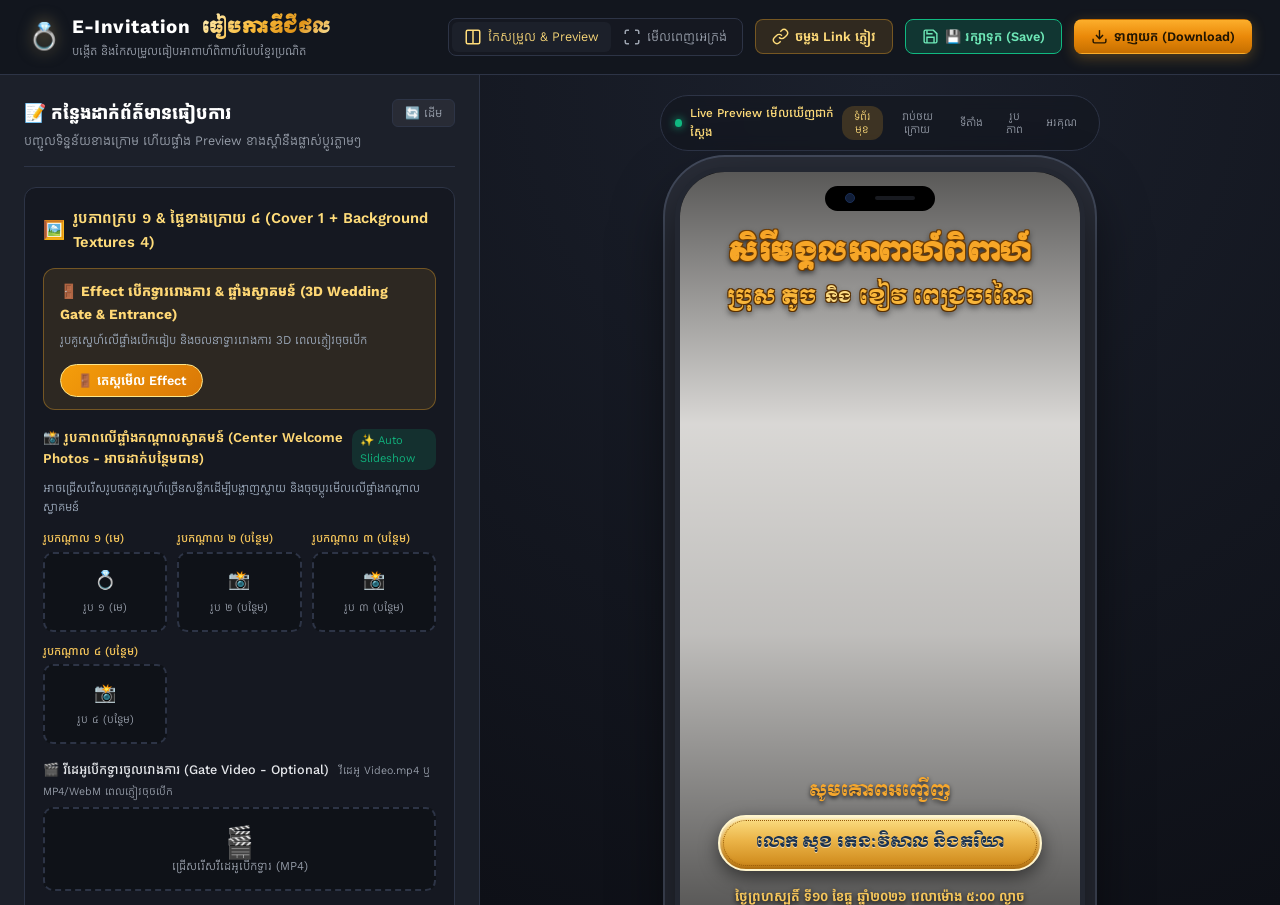
==== commit e9ad3f1d: "Add files via upload" ====
--- a/index.html
+++ b/index.html
@@ -17,43 +17,23 @@
 <body>
   <!-- Ceremonial Royal Wedding Gate & Entrance Overlay (ទ្វារមង្គលការ 3D & វីដេអូបើកទ្វារ) -->
   <div class="envelope-overlay" id="envelopeOverlay" style="display: none;">
-    <!-- Optional Fullscreen Video Effect -->
-    <video id="gateOpeningVideo" class="gate-opening-video" playsinline preload="auto" style="display: none;"></video>
-
-    <!-- Background Golden Light Burst -->
-    <div class="gate-light-rays" id="gateLightRays"></div>
-
-    <!-- 3D Double Royal Wedding Doors -->
-    <div class="wedding-gate-doors" id="weddingGateDoors">
-      <!-- Left Door Leaf -->
-      <div class="gate-leaf leaf-left">
-        <div class="door-inner-panel">
-          <div class="door-kbach-top"></div>
-          <div class="door-handle-wrap handle-right">
-            <img src="assets/door-handle.svg" alt="Handle" class="door-handle-img">
-          </div>
-          <div class="door-kbach-bottom"></div>
-        </div>
-      </div>
-
-      <!-- Right Door Leaf -->
-      <div class="gate-leaf leaf-right">
-        <div class="door-inner-panel">
-          <div class="door-kbach-top"></div>
-          <div class="door-handle-wrap handle-left">
-            <img src="assets/door-handle.svg" alt="Handle" class="door-handle-img">
-          </div>
-          <div class="door-kbach-bottom"></div>
-        </div>
-      </div>
-    </div>
+    <video id="gateOpeningVideo" class="gate-opening-video" playsinline webkit-playsinline preload="auto" style="display: none;"></video>
+    <button type="button" class="video-skip-btn" id="btnSkipVideo" style="display: none;">រំលង Skip ⏭️</button>
 
     <!-- Center Grand Invitation Welcome Card -->
     <div class="envelope-card" id="envelopeCard">
-      <!-- Couple Photo Frame on the card (កន្លែងដាក់រូបគូស្នេហ៍លើផ្ទាំងបើកធៀប) -->
-      <div class="envelope-photo-frame">
-        <img src="assets/cover.jpg" alt="កូនកំលោះកូនក្រមុំ" id="envelopePhotoImg" class="envelope-photo-img">
-        <div class="frame-gold-border"></div>
+      <!-- Couple Photos Arch Showcase (កន្លែងដាក់រូបគូស្នេហ៍កណ្ដាល - អាចដាក់បានច្រើនរូប) -->
+      <div class="envelope-showcase-container">
+        <div class="envelope-arch-frame" id="envelopeArchFrame">
+          <div class="envelope-slides-track" id="envelopeSlidesTrack">
+            <img src="assets/cover.jpg" alt="កូនកំលោះកូនក្រមុំ" class="envelope-slide-img active" id="envelopePhotoImg">
+          </div>
+          <button type="button" class="env-nav-btn prev" id="btnEnvPrev" aria-label="Previous Photo">❮</button>
+          <button type="button" class="env-nav-btn next" id="btnEnvNext" aria-label="Next Photo">❯</button>
+          <div class="frame-gold-border"></div>
+        </div>
+        <!-- Dot Indicators for multiple photos -->
+        <div class="envelope-dots-wrap" id="envelopeSliderDots"></div>
       </div>
 
       <h2 class="envelope-title" id="envelopeEventTitle">សិរីមង្គលអាពាហ៍ពិពាហ៍</h2>
@@ -156,36 +136,94 @@
             </button>
           </div>
 
-          <!-- Entrance Photo & Optional Gate Video -->
-          <div class="form-row">
-            <div class="form-group flex-1">
-              <label for="envelopeImageInput">
-                រូបភាពលើផ្ទាំងបើកធៀប (Entrance Photo)
-                <span class="label-hint">រូបគូស្នេហ៍ក្នុងស៊ុមមាសពេលបើកដំបូង</span>
+          <!-- Multiple Center Welcome Photos (កន្លែងដាក់រូបគូស្នេហ៍កណ្ដាល - អាចដាក់បានច្រើនរូប) -->
+          <div style="margin-bottom: 16px;">
+            <div style="display: flex; align-items: center; justify-content: space-between; margin-bottom: 8px;">
+              <label style="font-weight: 600; color: #ffd875; font-size: 13.5px; margin: 0;">
+                📸 រូបភាពលើផ្ទាំងកណ្ដាលស្វាគមន៍ (Center Welcome Photos - អាចដាក់បន្ថែមបាន)
               </label>
-              <div class="file-upload-box">
-                <input type="file" id="envelopeImageInput" accept="image/*" class="file-input">
-                <div class="upload-placeholder">
-                  <span class="upload-icon">💍</span>
-                  <span class="upload-text">ជ្រើសរើសរូបផ្ទាំងបើកធៀប</span>
-                </div>
-                <div class="img-preview-thumb" id="envelopeThumb"></div>
-              </div>
-            </div>
-
-            <div class="form-group flex-1">
-              <label for="gateVideoInput">
-                វីដេអូបើកទ្វារចូលរោងការ (Gate Video - Optional)
-                <span class="label-hint">MP4/WebM ឬទុកទំនេរប្រើទ្វារ 3D</span>
-              </label>
-              <div class="file-upload-box">
-                <input type="file" id="gateVideoInput" accept="video/mp4,video/webm" class="file-input">
-                <div class="upload-placeholder">
-                  <span class="upload-icon">🎬</span>
-                  <span class="upload-text" id="gateVideoLabelText">ជ្រើសរើសវីដេអូបើកទ្វារ (MP4)</span>
-                </div>
-                <div class="img-preview-thumb" id="gateVideoThumb" style="display: none; align-items: center; justify-content: center; font-size: 22px;">🎬</div>
-              </div>
+              <span style="font-size: 11.5px; color: #10b981; background: rgba(16, 185, 129, 0.15); padding: 2px 8px; border-radius: 10px;">✨ Auto Slideshow</span>
+            </div>
+            <p style="font-size: 12px; color: #a0aec0; margin: 0 0 12px 0;">
+              អាចជ្រើសរើសរូបថតគូស្នេហ៍ច្រើនសន្លឹកដើម្បីបង្ហាញស្លាយ និងចុចប្ដូរមើលលើផ្ទាំងកណ្ដាលស្វាគមន៍
+            </p>
+
+            <div style="display: grid; grid-template-columns: repeat(auto-fit, minmax(105px, 1fr)); gap: 10px;">
+              <!-- Photo 1: Main -->
+              <div class="form-group" style="margin-bottom: 0;">
+                <label for="envelopeImageInput" style="font-size: 11.5px; color: #f7c75b; margin-bottom: 4px; display: block;">
+                  រូបកណ្ដាល ១ (មេ)
+                </label>
+                <div class="file-upload-box" style="padding: 10px 6px;">
+                  <input type="file" id="envelopeImageInput" accept="image/*" class="file-input">
+                  <div class="upload-placeholder">
+                    <span class="upload-icon" style="font-size: 18px;">💍</span>
+                    <span class="upload-text" style="font-size: 11px;">រូប ១ (មេ)</span>
+                  </div>
+                  <div class="img-preview-thumb" id="envelopeThumb"></div>
+                </div>
+              </div>
+
+              <!-- Photo 2: Additional -->
+              <div class="form-group" style="margin-bottom: 0;">
+                <label for="envelopeImageInput2" style="font-size: 11.5px; color: #f7c75b; margin-bottom: 4px; display: block;">
+                  រូបកណ្ដាល ២ (បន្ថែម)
+                </label>
+                <div class="file-upload-box" style="padding: 10px 6px;">
+                  <input type="file" id="envelopeImageInput2" accept="image/*" class="file-input">
+                  <div class="upload-placeholder">
+                    <span class="upload-icon" style="font-size: 18px;">📸</span>
+                    <span class="upload-text" style="font-size: 11px;">រូប ២ (បន្ថែម)</span>
+                  </div>
+                  <div class="img-preview-thumb" id="envelopeThumb2"></div>
+                </div>
+              </div>
+
+              <!-- Photo 3: Additional -->
+              <div class="form-group" style="margin-bottom: 0;">
+                <label for="envelopeImageInput3" style="font-size: 11.5px; color: #f7c75b; margin-bottom: 4px; display: block;">
+                  រូបកណ្ដាល ៣ (បន្ថែម)
+                </label>
+                <div class="file-upload-box" style="padding: 10px 6px;">
+                  <input type="file" id="envelopeImageInput3" accept="image/*" class="file-input">
+                  <div class="upload-placeholder">
+                    <span class="upload-icon" style="font-size: 18px;">📸</span>
+                    <span class="upload-text" style="font-size: 11px;">រូប ៣ (បន្ថែម)</span>
+                  </div>
+                  <div class="img-preview-thumb" id="envelopeThumb3"></div>
+                </div>
+              </div>
+
+              <!-- Photo 4: Additional -->
+              <div class="form-group" style="margin-bottom: 0;">
+                <label for="envelopeImageInput4" style="font-size: 11.5px; color: #f7c75b; margin-bottom: 4px; display: block;">
+                  រូបកណ្ដាល ៤ (បន្ថែម)
+                </label>
+                <div class="file-upload-box" style="padding: 10px 6px;">
+                  <input type="file" id="envelopeImageInput4" accept="image/*" class="file-input">
+                  <div class="upload-placeholder">
+                    <span class="upload-icon" style="font-size: 18px;">📸</span>
+                    <span class="upload-text" style="font-size: 11px;">រូប ៤ (បន្ថែម)</span>
+                  </div>
+                  <div class="img-preview-thumb" id="envelopeThumb4"></div>
+                </div>
+              </div>
+            </div>
+          </div>
+
+          <!-- Gate Opening Video -->
+          <div class="form-group" style="margin-bottom: 16px;">
+            <label for="gateVideoInput">
+              🎬 វីដេអូបើកទ្វារចូលរោងការ (Gate Video - Optional)
+              <span class="label-hint">វីដេអូ Video.mp4 ឬ MP4/WebM ពេលភ្ញៀវចុចបើក</span>
+            </label>
+            <div class="file-upload-box">
+              <input type="file" id="gateVideoInput" accept="video/mp4,video/webm" class="file-input">
+              <div class="upload-placeholder">
+                <span class="upload-icon">🎬</span>
+                <span class="upload-text" id="gateVideoLabelText">ជ្រើសរើសវីដេអូបើកទ្វារ (MP4)</span>
+              </div>
+              <div class="img-preview-thumb" id="gateVideoThumb" style="display: none; align-items: center; justify-content: center; font-size: 22px;">🎬</div>
             </div>
           </div>
 
--- a/style.css
+++ b/style.css
@@ -1515,7 +1515,9 @@
   position: fixed;
   inset: 0;
   z-index: 999;
-  background: radial-gradient(circle at center, #242938 0%, #0d0f15 100%);
+  background: 
+    radial-gradient(circle at 50% 35%, rgba(184, 122, 20, 0.28) 0%, transparent 60%),
+    radial-gradient(circle at center, #1b202c 0%, #0b0d13 100%);
   display: flex;
   align-items: center;
   justify-content: center;
@@ -1524,114 +1526,18 @@
   transition: opacity 0.8s cubic-bezier(0.4, 0, 0.2, 1), transform 0.8s cubic-bezier(0.4, 0, 0.2, 1);
 }
 
-/* Background Golden Light Burst Behind Doors */
+/* Background Golden Light Burst Behind Card */
 .gate-light-rays {
   position: absolute;
   inset: -60%;
   width: 220%;
   height: 220%;
-  background: radial-gradient(circle at center, rgba(255, 230, 140, 0.95) 0%, rgba(245, 175, 40, 0.6) 28%, rgba(212, 139, 17, 0.2) 50%, transparent 70%);
+  background: radial-gradient(circle at center, rgba(255, 230, 140, 0.85) 0%, rgba(245, 175, 40, 0.5) 28%, rgba(212, 139, 17, 0.15) 50%, transparent 70%);
   z-index: 1;
   opacity: 0;
   transform: scale(0.5) rotate(0deg);
   transition: opacity 1.2s ease, transform 2.2s cubic-bezier(0.2, 0.8, 0.2, 1);
   pointer-events: none;
-}
-
-/* 3D Double Royal Khmer Wedding Doors */
-.wedding-gate-doors {
-  position: absolute;
-  inset: 0;
-  width: 100%;
-  height: 100%;
-  perspective: 1400px;
-  perspective-origin: 50% 50%;
-  display: flex;
-  pointer-events: none;
-  z-index: 5;
-  overflow: hidden;
-}
-
-.gate-leaf {
-  width: 50%;
-  height: 100%;
-  position: relative;
-  background: 
-    linear-gradient(180deg, rgba(0,0,0,0.25) 0%, rgba(0,0,0,0.65) 100%),
-    linear-gradient(90deg, #381a06 0%, #4e2409 35%, #2a1102 100%);
-  transform-style: preserve-3d;
-  transition: transform 1.8s cubic-bezier(0.25, 1, 0.35, 1);
-  box-shadow: inset 0 0 100px rgba(0,0,0,0.85), 0 20px 60px rgba(0,0,0,0.9);
-  display: flex;
-  flex-direction: column;
-  justify-content: center;
-  align-items: center;
-  padding: 30px;
-  box-sizing: border-box;
-}
-
-.gate-leaf.leaf-left {
-  transform-origin: left center;
-  border-right: 3px solid #b87a14;
-}
-
-.gate-leaf.leaf-right {
-  transform-origin: right center;
-  border-left: 3px solid #b87a14;
-}
-
-.door-inner-panel {
-  width: 88%;
-  height: 90%;
-  border: 4px solid #b87a14;
-  border-radius: 12px;
-  box-shadow: 
-    inset 0 0 40px rgba(0,0,0,0.9),
-    0 0 20px rgba(184, 122, 20, 0.4);
-  position: relative;
-  background: radial-gradient(circle at center, rgba(184, 122, 20, 0.15) 0%, rgba(0,0,0,0.45) 100%);
-  display: flex;
-  flex-direction: column;
-  justify-content: space-between;
-  padding: 20px 10px;
-}
-
-.door-inner-panel::before {
-  content: '';
-  position: absolute;
-  inset: 10px;
-  border: 1.5px dashed rgba(247, 198, 86, 0.6);
-  border-radius: 8px;
-  pointer-events: none;
-}
-
-.door-kbach-top,
-.door-kbach-bottom {
-  height: 40px;
-  background-image: radial-gradient(circle at center, #ffd875 18%, transparent 65%);
-  opacity: 0.75;
-}
-
-.door-handle-wrap {
-  position: absolute;
-  top: 50%;
-  transform: translateY(-50%);
-  z-index: 8;
-  filter: drop-shadow(0 10px 20px rgba(0,0,0,0.8));
-}
-
-.door-handle-wrap.handle-right {
-  right: 15px;
-}
-
-.door-handle-wrap.handle-left {
-  left: 15px;
-}
-
-.door-handle-img {
-  width: 65px;
-  height: 105px;
-  display: block;
 }
 
 /* Optional Fullscreen Video Effect */
@@ -1653,16 +1559,42 @@
   opacity: 1;
 }
 
+.video-skip-btn {
+  position: absolute;
+  top: 24px;
+  right: 24px;
+  z-index: 35;
+  background: rgba(0, 0, 0, 0.65);
+  border: 1px solid rgba(255, 216, 117, 0.6);
+  color: #fff;
+  padding: 8px 16px;
+  border-radius: 20px;
+  font-family: 'Kantumruy Pro', sans-serif;
+  font-size: 13px;
+  cursor: pointer;
+  backdrop-filter: blur(8px);
+  transition: all 0.2s ease;
+  box-shadow: 0 4px 15px rgba(0, 0, 0, 0.5);
+}
+
+.video-skip-btn:hover {
+  background: rgba(223, 158, 40, 0.9);
+  color: #1a1005;
+  font-weight: 600;
+  transform: scale(1.05);
+}
+
 /* Grand Welcome Card */
 .envelope-card {
   width: 100%;
-  max-width: 400px;
+  max-width: 410px;
   background: linear-gradient(135deg, #fefcf7 0%, #f7f1e1 50%, #eee3c8 100%);
-  border-radius: 22px;
-  padding: 30px 24px 28px 24px;
+  border-radius: 24px;
+  padding: 28px 24px 26px 24px;
   box-shadow: 
-    0 25px 60px rgba(0, 0, 0, 0.7),
-    0 0 0 1px rgba(223, 158, 40, 0.5);
+    0 25px 60px rgba(0, 0, 0, 0.75),
+    0 0 0 1px rgba(223, 158, 40, 0.5),
+    0 0 35px rgba(212, 139, 17, 0.25);
   text-align: center;
   position: relative;
   overflow: hidden;
@@ -1676,22 +1608,149 @@
   position: absolute;
   inset: 6px;
   border: 1.5px solid #d8a03c;
-  border-radius: 16px;
+  border-radius: 18px;
   pointer-events: none;
 }
 
-/* Couple Photo Frame on Entrance Card */
+/* Couple Multi-Photo Arch Showcase (កន្លែងដាក់រូបគូស្នេហ៍កណ្ដាល - អាចដាក់បានច្រើនរូប) */
+.envelope-showcase-container {
+  margin: 0 auto 16px auto;
+  display: flex;
+  flex-direction: column;
+  align-items: center;
+  position: relative;
+}
+
+.envelope-arch-frame {
+  width: 140px;
+  height: 168px;
+  position: relative;
+  border-radius: 70px 70px 18px 18px;
+  padding: 4px;
+  background: linear-gradient(135deg, #ffe699 0%, #d89924 45%, #8c570b 100%);
+  box-shadow: 
+    0 12px 30px rgba(0, 0, 0, 0.38),
+    0 0 25px rgba(235, 180, 72, 0.5);
+  overflow: hidden;
+  cursor: pointer;
+}
+
+.envelope-slides-track {
+  width: 100%;
+  height: 100%;
+  position: relative;
+  border-radius: 66px 66px 14px 14px;
+  overflow: hidden;
+  background: #2a1603;
+}
+
+.envelope-slide-img {
+  position: absolute;
+  inset: 0;
+  width: 100%;
+  height: 100%;
+  object-fit: cover;
+  border-radius: 66px 66px 14px 14px;
+  opacity: 0;
+  transform: scale(1.06);
+  transition: opacity 0.7s ease-in-out, transform 0.7s ease-in-out;
+  pointer-events: none;
+}
+
+.envelope-slide-img.active {
+  opacity: 1;
+  transform: scale(1);
+  pointer-events: auto;
+}
+
+/* Left / Right Nav Arrows inside Arch */
+.env-nav-btn {
+  position: absolute;
+  top: 50%;
+  transform: translateY(-50%);
+  width: 26px;
+  height: 26px;
+  border-radius: 50%;
+  background: rgba(0, 0, 0, 0.55);
+  border: 1px solid rgba(255, 216, 117, 0.7);
+  color: #ffd875;
+  font-size: 13px;
+  display: flex;
+  align-items: center;
+  justify-content: center;
+  cursor: pointer;
+  opacity: 0;
+  transition: opacity 0.2s, background 0.2s;
+  z-index: 10;
+  backdrop-filter: blur(4px);
+  padding: 0;
+  line-height: 1;
+}
+
+.envelope-arch-frame:hover .env-nav-btn,
+.envelope-showcase-container:focus-within .env-nav-btn {
+  opacity: 0.9;
+}
+
+.env-nav-btn:hover {
+  background: rgba(223, 158, 40, 0.95);
+  color: #1a1005;
+  opacity: 1 !important;
+}
+
+.env-nav-btn.prev {
+  left: 6px;
+}
+
+.env-nav-btn.next {
+  right: 6px;
+}
+
+/* Arch Frame Gold Border Animation */
+.envelope-arch-frame .frame-gold-border {
+  position: absolute;
+  inset: -2px;
+  border-radius: 72px 72px 20px 20px;
+  border: 1.5px dashed rgba(255, 230, 150, 0.85);
+  pointer-events: none;
+}
+
+/* Dot Indicators */
+.envelope-dots-wrap {
+  display: flex;
+  align-items: center;
+  justify-content: center;
+  gap: 6px;
+  margin-top: 8px;
+  min-height: 10px;
+}
+
+.envelope-dot {
+  width: 8px;
+  height: 8px;
+  border-radius: 4px;
+  background: rgba(184, 122, 20, 0.35);
+  border: 1px solid rgba(247, 198, 86, 0.5);
+  cursor: pointer;
+  transition: all 0.3s ease;
+}
+
+.envelope-dot.active {
+  width: 22px;
+  background: linear-gradient(90deg, #f59e0b, #ffd875);
+  border-color: #ffe699;
+  box-shadow: 0 0 8px rgba(245, 158, 11, 0.8);
+}
+
+/* Legacy fallback frame compatibility */
 .envelope-photo-frame {
-  width: 124px;
-  height: 124px;
+  width: 130px;
+  height: 130px;
   margin: 0 auto 16px auto;
   position: relative;
   border-radius: 50%;
   padding: 4px;
   background: linear-gradient(135deg, #ffe699 0%, #d89924 45%, #8c570b 100%);
-  box-shadow: 
-    0 10px 25px rgba(0, 0, 0, 0.35),
-    0 0 20px rgba(235, 180, 72, 0.55);
   display: flex;
   align-items: center;
   justify-content: center;
@@ -1700,20 +1759,9 @@
 .envelope-photo-img {
   width: 100%;
   height: 100%;
-  border-radius: 50%;
+  border-radius: inherit;
   object-fit: cover;
-  border: 2px solid #fffdf7;
   display: block;
-  background: #2a1603;
-}
-
-.frame-gold-border {
-  position: absolute;
-  inset: -4px;
-  border-radius: 50%;
-  border: 1.5px dashed rgba(255, 230, 150, 0.85);
-  pointer-events: none;
-  animation: rotateSlow 24s linear infinite;
 }
 
 @keyframes rotateSlow {
@@ -1801,16 +1849,6 @@
   filter: blur(5px);
   pointer-events: none;
   transition: opacity 0.5s cubic-bezier(0.4, 0, 0.2, 1), transform 0.5s cubic-bezier(0.4, 0, 0.2, 1), filter 0.5s;
-}
-
-.envelope-overlay.gate-opening .gate-leaf.leaf-left {
-  transform: perspective(1400px) rotateY(-112deg);
-  transition: transform 1.7s cubic-bezier(0.25, 1, 0.35, 1) 0.35s;
-}
-
-.envelope-overlay.gate-opening .gate-leaf.leaf-right {
-  transform: perspective(1400px) rotateY(112deg);
-  transition: transform 1.7s cubic-bezier(0.25, 1, 0.35, 1) 0.35s;
 }
 
 .envelope-overlay.gate-opening .gate-light-rays {
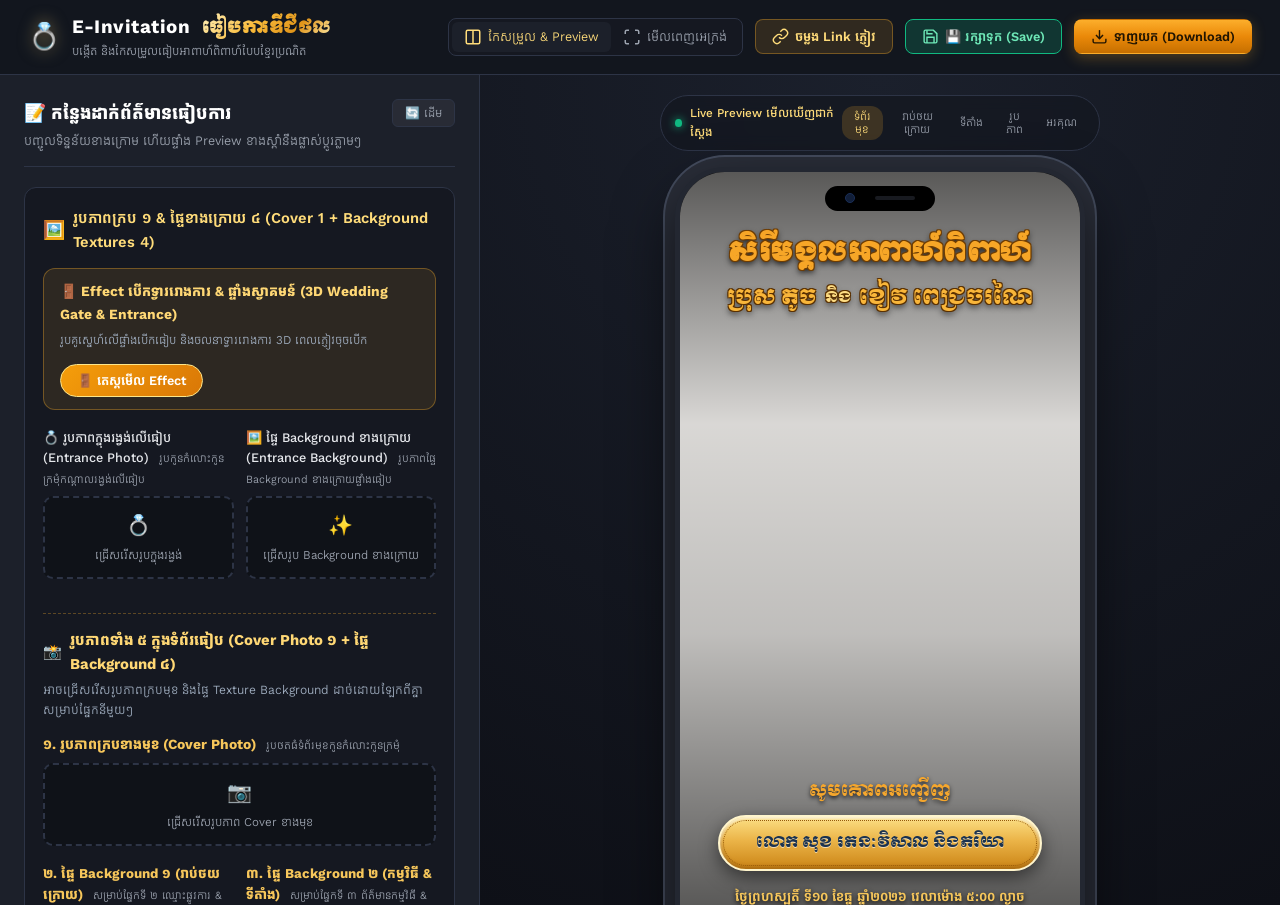
==== commit b1450a02: "Add files via upload" ====
--- a/index.html
+++ b/index.html
@@ -17,23 +17,18 @@
 <body>
   <!-- Ceremonial Royal Wedding Gate & Entrance Overlay (ទ្វារមង្គលការ 3D & វីដេអូបើកទ្វារ) -->
   <div class="envelope-overlay" id="envelopeOverlay" style="display: none;">
+    <!-- Entrance Background Photo (ផ្ទៃ Background ខាងក្រោយ អាចដាក់រូបបាន) -->
+    <div class="envelope-bg-backdrop" id="envelopeBgBackdrop"></div>
+
     <video id="gateOpeningVideo" class="gate-opening-video" playsinline webkit-playsinline preload="auto" style="display: none;"></video>
     <button type="button" class="video-skip-btn" id="btnSkipVideo" style="display: none;">រំលង Skip ⏭️</button>
 
     <!-- Center Grand Invitation Welcome Card -->
     <div class="envelope-card" id="envelopeCard">
-      <!-- Couple Photos Arch Showcase (កន្លែងដាក់រូបគូស្នេហ៍កណ្ដាល - អាចដាក់បានច្រើនរូប) -->
-      <div class="envelope-showcase-container">
-        <div class="envelope-arch-frame" id="envelopeArchFrame">
-          <div class="envelope-slides-track" id="envelopeSlidesTrack">
-            <img src="assets/cover.jpg" alt="កូនកំលោះកូនក្រមុំ" class="envelope-slide-img active" id="envelopePhotoImg">
-          </div>
-          <button type="button" class="env-nav-btn prev" id="btnEnvPrev" aria-label="Previous Photo">❮</button>
-          <button type="button" class="env-nav-btn next" id="btnEnvNext" aria-label="Next Photo">❯</button>
-          <div class="frame-gold-border"></div>
-        </div>
-        <!-- Dot Indicators for multiple photos -->
-        <div class="envelope-dots-wrap" id="envelopeSliderDots"></div>
+      <!-- Couple Photo Frame on Entrance Card (រូបកូនកំលោះកូនក្រមុំកណ្ដាល) -->
+      <div class="envelope-photo-frame">
+        <img src="assets/cover.jpg" alt="កូនកំលោះកូនក្រមុំ" id="envelopePhotoImg" class="envelope-photo-img">
+        <div class="frame-gold-border"></div>
       </div>
 
       <h2 class="envelope-title" id="envelopeEventTitle">សិរីមង្គលអាពាហ៍ពិពាហ៍</h2>
@@ -137,95 +132,42 @@
           </div>
 
           <!-- Multiple Center Welcome Photos (កន្លែងដាក់រូបគូស្នេហ៍កណ្ដាល - អាចដាក់បានច្រើនរូប) -->
-          <div style="margin-bottom: 16px;">
-            <div style="display: flex; align-items: center; justify-content: space-between; margin-bottom: 8px;">
-              <label style="font-weight: 600; color: #ffd875; font-size: 13.5px; margin: 0;">
-                📸 រូបភាពលើផ្ទាំងកណ្ដាលស្វាគមន៍ (Center Welcome Photos - អាចដាក់បន្ថែមបាន)
+          <!-- Entrance Photo, Entrance Background & Gate Video -->
+          <div class="form-row">
+            <!-- 1. Entrance Photo in Circle Frame -->
+            <div class="form-group flex-1">
+              <label for="envelopeImageInput">
+                💍 រូបភាពក្នុងរង្វង់លើធៀប (Entrance Photo)
+                <span class="label-hint">រូបកូនកំលោះកូនក្រមុំកណ្ដាលរង្វង់លើធៀប</span>
               </label>
-              <span style="font-size: 11.5px; color: #10b981; background: rgba(16, 185, 129, 0.15); padding: 2px 8px; border-radius: 10px;">✨ Auto Slideshow</span>
-            </div>
-            <p style="font-size: 12px; color: #a0aec0; margin: 0 0 12px 0;">
-              អាចជ្រើសរើសរូបថតគូស្នេហ៍ច្រើនសន្លឹកដើម្បីបង្ហាញស្លាយ និងចុចប្ដូរមើលលើផ្ទាំងកណ្ដាលស្វាគមន៍
-            </p>
-
-            <div style="display: grid; grid-template-columns: repeat(auto-fit, minmax(105px, 1fr)); gap: 10px;">
-              <!-- Photo 1: Main -->
-              <div class="form-group" style="margin-bottom: 0;">
-                <label for="envelopeImageInput" style="font-size: 11.5px; color: #f7c75b; margin-bottom: 4px; display: block;">
-                  រូបកណ្ដាល ១ (មេ)
-                </label>
-                <div class="file-upload-box" style="padding: 10px 6px;">
-                  <input type="file" id="envelopeImageInput" accept="image/*" class="file-input">
-                  <div class="upload-placeholder">
-                    <span class="upload-icon" style="font-size: 18px;">💍</span>
-                    <span class="upload-text" style="font-size: 11px;">រូប ១ (មេ)</span>
-                  </div>
-                  <div class="img-preview-thumb" id="envelopeThumb"></div>
-                </div>
-              </div>
-
-              <!-- Photo 2: Additional -->
-              <div class="form-group" style="margin-bottom: 0;">
-                <label for="envelopeImageInput2" style="font-size: 11.5px; color: #f7c75b; margin-bottom: 4px; display: block;">
-                  រូបកណ្ដាល ២ (បន្ថែម)
-                </label>
-                <div class="file-upload-box" style="padding: 10px 6px;">
-                  <input type="file" id="envelopeImageInput2" accept="image/*" class="file-input">
-                  <div class="upload-placeholder">
-                    <span class="upload-icon" style="font-size: 18px;">📸</span>
-                    <span class="upload-text" style="font-size: 11px;">រូប ២ (បន្ថែម)</span>
-                  </div>
-                  <div class="img-preview-thumb" id="envelopeThumb2"></div>
-                </div>
-              </div>
-
-              <!-- Photo 3: Additional -->
-              <div class="form-group" style="margin-bottom: 0;">
-                <label for="envelopeImageInput3" style="font-size: 11.5px; color: #f7c75b; margin-bottom: 4px; display: block;">
-                  រូបកណ្ដាល ៣ (បន្ថែម)
-                </label>
-                <div class="file-upload-box" style="padding: 10px 6px;">
-                  <input type="file" id="envelopeImageInput3" accept="image/*" class="file-input">
-                  <div class="upload-placeholder">
-                    <span class="upload-icon" style="font-size: 18px;">📸</span>
-                    <span class="upload-text" style="font-size: 11px;">រូប ៣ (បន្ថែម)</span>
-                  </div>
-                  <div class="img-preview-thumb" id="envelopeThumb3"></div>
-                </div>
-              </div>
-
-              <!-- Photo 4: Additional -->
-              <div class="form-group" style="margin-bottom: 0;">
-                <label for="envelopeImageInput4" style="font-size: 11.5px; color: #f7c75b; margin-bottom: 4px; display: block;">
-                  រូបកណ្ដាល ៤ (បន្ថែម)
-                </label>
-                <div class="file-upload-box" style="padding: 10px 6px;">
-                  <input type="file" id="envelopeImageInput4" accept="image/*" class="file-input">
-                  <div class="upload-placeholder">
-                    <span class="upload-icon" style="font-size: 18px;">📸</span>
-                    <span class="upload-text" style="font-size: 11px;">រូប ៤ (បន្ថែម)</span>
-                  </div>
-                  <div class="img-preview-thumb" id="envelopeThumb4"></div>
-                </div>
-              </div>
-            </div>
-          </div>
-
-          <!-- Gate Opening Video -->
-          <div class="form-group" style="margin-bottom: 16px;">
-            <label for="gateVideoInput">
-              🎬 វីដេអូបើកទ្វារចូលរោងការ (Gate Video - Optional)
-              <span class="label-hint">វីដេអូ Video.mp4 ឬ MP4/WebM ពេលភ្ញៀវចុចបើក</span>
-            </label>
-            <div class="file-upload-box">
-              <input type="file" id="gateVideoInput" accept="video/mp4,video/webm" class="file-input">
-              <div class="upload-placeholder">
-                <span class="upload-icon">🎬</span>
-                <span class="upload-text" id="gateVideoLabelText">ជ្រើសរើសវីដេអូបើកទ្វារ (MP4)</span>
-              </div>
-              <div class="img-preview-thumb" id="gateVideoThumb" style="display: none; align-items: center; justify-content: center; font-size: 22px;">🎬</div>
-            </div>
-          </div>
+              <div class="file-upload-box">
+                <input type="file" id="envelopeImageInput" accept="image/*" class="file-input">
+                <div class="upload-placeholder">
+                  <span class="upload-icon">💍</span>
+                  <span class="upload-text">ជ្រើសរើសរូបក្នុងរង្វង់</span>
+                </div>
+                <div class="img-preview-thumb" id="envelopeThumb"></div>
+              </div>
+            </div>
+
+            <!-- 2. Entrance Background Image -->
+            <div class="form-group flex-1">
+              <label for="entranceBgInput">
+                🖼️ ផ្ទៃ Background ខាងក្រោយ (Entrance Background)
+                <span class="label-hint">រូបភាពផ្ទៃ Background ខាងក្រោយផ្ទាំងធៀប</span>
+              </label>
+              <div class="file-upload-box">
+                <input type="file" id="entranceBgInput" accept="image/*" class="file-input">
+                <div class="upload-placeholder">
+                  <span class="upload-icon">✨</span>
+                  <span class="upload-text">ជ្រើសរូប Background ខាងក្រោយ</span>
+                </div>
+                <div class="img-preview-thumb" id="entranceBgThumb"></div>
+              </div>
+            </div>
+          </div>
+
+
 
           <!-- Section Divider for 5 Images -->
           <div style="margin: 20px 0 14px 0; border-top: 1px dashed rgba(223, 158, 40, 0.35); padding-top: 14px;">
@@ -946,6 +888,23 @@
       <div class="modal-body">
         <p class="modal-desc">អ្នកអាចវាយបញ្ចូលឈ្មោះភ្ញៀវ ដើម្បីបង្កើត Link ពិសេសដែលមានឈ្មោះគាត់ដោយស្វ័យប្រវត្តិ៖</p>
         
+        <!-- Website Domain / Base Host input -->
+        <div class="form-group" style="margin-bottom: 14px; background: rgba(0, 0, 0, 0.25); padding: 12px; border-radius: 8px; border: 1px solid rgba(223, 158, 40, 0.25);">
+          <label style="color: var(--gold-light); font-size: 13px; font-weight: 600; display: flex; align-items: center; justify-content: space-between; margin-bottom: 6px;">
+            <span>🌐 អាសយដ្ឋានគេហទំព័រ / Domain របស់អ្នក៖</span>
+            <span style="font-size: 11px; color: #a0aec0; font-weight: normal;">(កែប្រែបាន)</span>
+          </label>
+          <div style="display: flex; gap: 8px;">
+            <input type="text" id="modalDomainInput" class="form-control" placeholder="ឧ. https://wedding-pros-pich.onrender.com" style="flex: 1; font-size: 13px;">
+            <button type="button" class="btn-tool-outline" id="btnSaveDomain" style="padding: 6px 12px; font-size: 12px; white-space: nowrap; border-color: rgba(223, 158, 40, 0.4); color: #ffd875; background: rgba(223, 158, 40, 0.1);">
+              💾 រក្សាទុក
+            </button>
+          </div>
+          <span class="label-hint" style="color: #94a3b8; font-size: 11.5px; margin-top: 5px; display: block; line-height: 1.4;">
+            💡 បញ្ចូល Link គេហទំព័រដែលបានដាក់លើ Render ឬ Domain ផ្ទាល់ខ្លួន ដើម្បីបង្កើត Link ផ្ញើទៅភ្ញៀវបានស្អាត និងត្រឹមត្រូវ
+          </span>
+        </div>
+
         <div class="form-group">
           <label>ឈ្មោះភ្ញៀវកិត្តិយស (Guest Name):</label>
           <input type="text" id="modalGuestInput" class="form-control" placeholder="ឧ. ឯកឧត្តម សុខា">
--- a/style.css
+++ b/style.css
@@ -1515,15 +1515,35 @@
   position: fixed;
   inset: 0;
   z-index: 999;
-  background: 
-    radial-gradient(circle at 50% 35%, rgba(184, 122, 20, 0.28) 0%, transparent 60%),
-    radial-gradient(circle at center, #1b202c 0%, #0b0d13 100%);
+  background: #0d0f15;
   display: flex;
   align-items: center;
   justify-content: center;
   padding: 20px;
   overflow: hidden;
   transition: opacity 0.8s cubic-bezier(0.4, 0, 0.2, 1), transform 0.8s cubic-bezier(0.4, 0, 0.2, 1);
+}
+
+/* Entrance Background Photo Backdrop (ផ្ទៃ Background ខាងក្រោយ អាចដាក់រូបបាន) */
+.envelope-bg-backdrop {
+  position: absolute;
+  inset: 0;
+  background-size: cover;
+  background-position: center;
+  background-repeat: no-repeat;
+  filter: brightness(0.45) saturate(1.15);
+  transform: scale(1.05);
+  z-index: 0;
+  transition: opacity 0.8s ease;
+}
+
+.envelope-overlay::before {
+  content: '';
+  position: absolute;
+  inset: 0;
+  background: radial-gradient(circle at center, rgba(20, 24, 33, 0.42) 0%, rgba(10, 12, 16, 0.85) 100%);
+  z-index: 1;
+  pointer-events: none;
 }
 
 /* Background Golden Light Burst Behind Card */
@@ -1533,7 +1553,7 @@
   width: 220%;
   height: 220%;
   background: radial-gradient(circle at center, rgba(255, 230, 140, 0.85) 0%, rgba(245, 175, 40, 0.5) 28%, rgba(212, 139, 17, 0.15) 50%, transparent 70%);
-  z-index: 1;
+  z-index: 2;
   opacity: 0;
   transform: scale(0.5) rotate(0deg);
   transition: opacity 1.2s ease, transform 2.2s cubic-bezier(0.2, 0.8, 0.2, 1);
@@ -1587,7 +1607,7 @@
 /* Grand Welcome Card */
 .envelope-card {
   width: 100%;
-  max-width: 410px;
+  max-width: 400px;
   background: linear-gradient(135deg, #fefcf7 0%, #f7f1e1 50%, #eee3c8 100%);
   border-radius: 24px;
   padding: 28px 24px 26px 24px;
@@ -1612,145 +1632,18 @@
   pointer-events: none;
 }
 
-/* Couple Multi-Photo Arch Showcase (កន្លែងដាក់រូបគូស្នេហ៍កណ្ដាល - អាចដាក់បានច្រើនរូប) */
-.envelope-showcase-container {
-  margin: 0 auto 16px auto;
-  display: flex;
-  flex-direction: column;
-  align-items: center;
-  position: relative;
-}
-
-.envelope-arch-frame {
-  width: 140px;
-  height: 168px;
-  position: relative;
-  border-radius: 70px 70px 18px 18px;
-  padding: 4px;
-  background: linear-gradient(135deg, #ffe699 0%, #d89924 45%, #8c570b 100%);
-  box-shadow: 
-    0 12px 30px rgba(0, 0, 0, 0.38),
-    0 0 25px rgba(235, 180, 72, 0.5);
-  overflow: hidden;
-  cursor: pointer;
-}
-
-.envelope-slides-track {
-  width: 100%;
-  height: 100%;
-  position: relative;
-  border-radius: 66px 66px 14px 14px;
-  overflow: hidden;
-  background: #2a1603;
-}
-
-.envelope-slide-img {
-  position: absolute;
-  inset: 0;
-  width: 100%;
-  height: 100%;
-  object-fit: cover;
-  border-radius: 66px 66px 14px 14px;
-  opacity: 0;
-  transform: scale(1.06);
-  transition: opacity 0.7s ease-in-out, transform 0.7s ease-in-out;
-  pointer-events: none;
-}
-
-.envelope-slide-img.active {
-  opacity: 1;
-  transform: scale(1);
-  pointer-events: auto;
-}
-
-/* Left / Right Nav Arrows inside Arch */
-.env-nav-btn {
-  position: absolute;
-  top: 50%;
-  transform: translateY(-50%);
-  width: 26px;
-  height: 26px;
-  border-radius: 50%;
-  background: rgba(0, 0, 0, 0.55);
-  border: 1px solid rgba(255, 216, 117, 0.7);
-  color: #ffd875;
-  font-size: 13px;
-  display: flex;
-  align-items: center;
-  justify-content: center;
-  cursor: pointer;
-  opacity: 0;
-  transition: opacity 0.2s, background 0.2s;
-  z-index: 10;
-  backdrop-filter: blur(4px);
-  padding: 0;
-  line-height: 1;
-}
-
-.envelope-arch-frame:hover .env-nav-btn,
-.envelope-showcase-container:focus-within .env-nav-btn {
-  opacity: 0.9;
-}
-
-.env-nav-btn:hover {
-  background: rgba(223, 158, 40, 0.95);
-  color: #1a1005;
-  opacity: 1 !important;
-}
-
-.env-nav-btn.prev {
-  left: 6px;
-}
-
-.env-nav-btn.next {
-  right: 6px;
-}
-
-/* Arch Frame Gold Border Animation */
-.envelope-arch-frame .frame-gold-border {
-  position: absolute;
-  inset: -2px;
-  border-radius: 72px 72px 20px 20px;
-  border: 1.5px dashed rgba(255, 230, 150, 0.85);
-  pointer-events: none;
-}
-
-/* Dot Indicators */
-.envelope-dots-wrap {
-  display: flex;
-  align-items: center;
-  justify-content: center;
-  gap: 6px;
-  margin-top: 8px;
-  min-height: 10px;
-}
-
-.envelope-dot {
-  width: 8px;
-  height: 8px;
-  border-radius: 4px;
-  background: rgba(184, 122, 20, 0.35);
-  border: 1px solid rgba(247, 198, 86, 0.5);
-  cursor: pointer;
-  transition: all 0.3s ease;
-}
-
-.envelope-dot.active {
-  width: 22px;
-  background: linear-gradient(90deg, #f59e0b, #ffd875);
-  border-color: #ffe699;
-  box-shadow: 0 0 8px rgba(245, 158, 11, 0.8);
-}
-
-/* Legacy fallback frame compatibility */
+/* Couple Photo Frame on Entrance Card (Circular Gold Frame) */
 .envelope-photo-frame {
-  width: 130px;
-  height: 130px;
+  width: 124px;
+  height: 124px;
   margin: 0 auto 16px auto;
   position: relative;
   border-radius: 50%;
   padding: 4px;
   background: linear-gradient(135deg, #ffe699 0%, #d89924 45%, #8c570b 100%);
+  box-shadow: 
+    0 10px 25px rgba(0, 0, 0, 0.35),
+    0 0 20px rgba(235, 180, 72, 0.55);
   display: flex;
   align-items: center;
   justify-content: center;
@@ -1759,9 +1652,20 @@
 .envelope-photo-img {
   width: 100%;
   height: 100%;
-  border-radius: inherit;
+  border-radius: 50%;
   object-fit: cover;
+  border: 2px solid #fffdf7;
   display: block;
+  background: #2a1603;
+}
+
+.frame-gold-border {
+  position: absolute;
+  inset: -4px;
+  border-radius: 50%;
+  border: 1.5px dashed rgba(255, 230, 150, 0.85);
+  pointer-events: none;
+  animation: rotateSlow 24s linear infinite;
 }
 
 @keyframes rotateSlow {
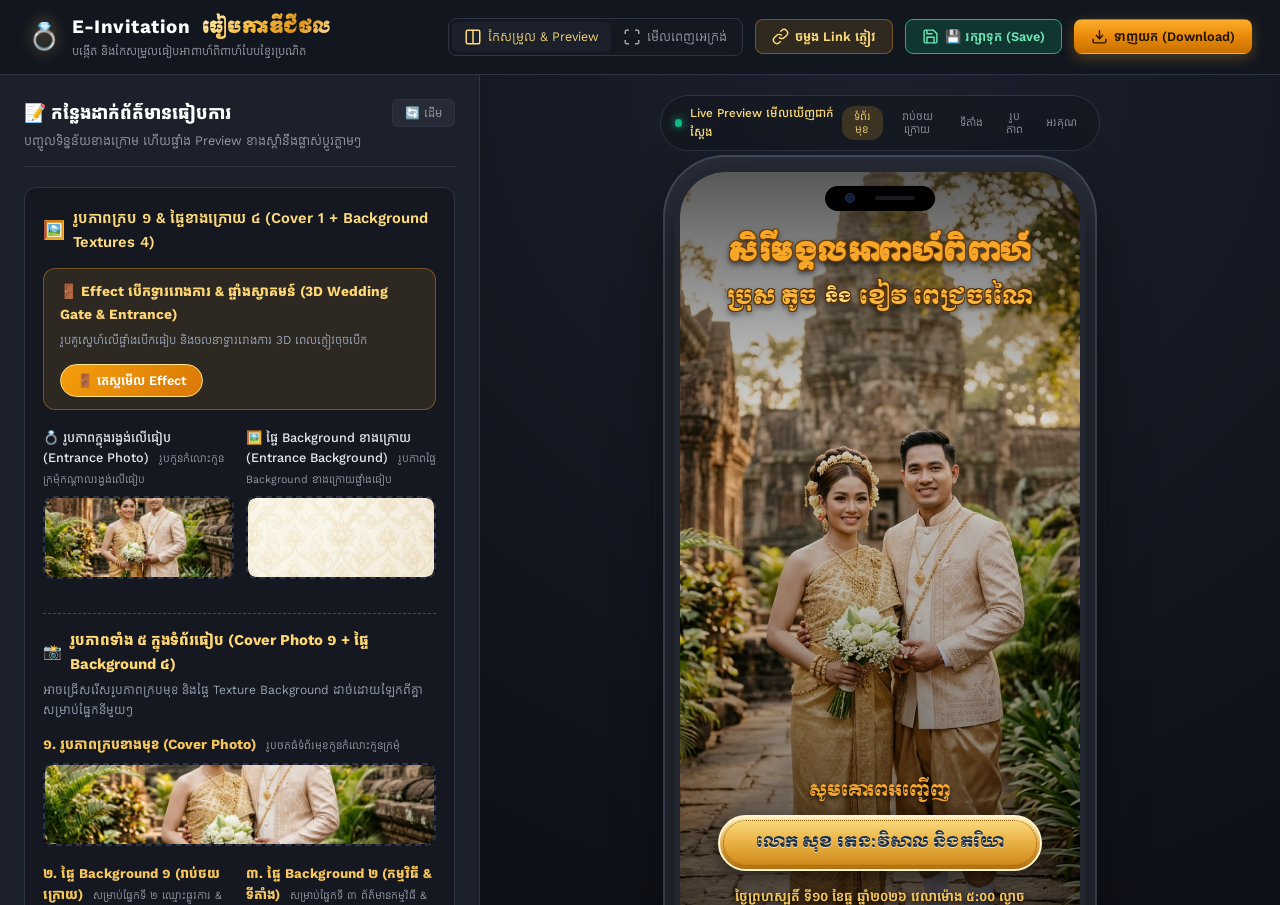
==== commit af9eb3fd: "Add files via upload" ====
--- a/index.html
+++ b/index.html
@@ -27,7 +27,7 @@
     <div class="envelope-card" id="envelopeCard">
       <!-- Couple Photo Frame on Entrance Card (រូបកូនកំលោះកូនក្រមុំកណ្ដាល) -->
       <div class="envelope-photo-frame">
-        <img src="assets/cover.jpg" alt="កូនកំលោះកូនក្រមុំ" id="envelopePhotoImg" class="envelope-photo-img">
+        <img src="cover.jpg" onerror="if(!this.src.includes('assets/')){this.src='assets/cover.jpg';}" alt="កូនកំលោះកូនក្រមុំ" id="envelopePhotoImg" class="envelope-photo-img">
         <div class="frame-gold-border"></div>
       </div>
 
@@ -740,7 +740,7 @@
 
                 <!-- Golden Khmer Floral Divider Ornament -->
                 <div class="divider-ornament">
-                  <img src="assets/divider.svg" alt="Gold Divider" class="divider-img">
+                  <img src="divider.svg" onerror="if(!this.src.includes('assets/')){this.src='assets/divider.svg';}" alt="Gold Divider" class="divider-img">
                 </div>
 
                 <!-- Countdown Section -->
@@ -794,7 +794,7 @@
 
                 <!-- Blueprint Venue Map Card -->
                 <div class="map-blueprint-card">
-                  <img src="assets/map.svg" alt="Venue Map" id="previewMapImage" class="map-card-img">
+                  <img src="map.svg" onerror="if(!this.src.includes('assets/')){this.src='assets/map.svg';}" alt="Venue Map" id="previewMapImage" class="map-card-img">
                 </div>
 
                 <!-- View on Google Map Golden Ribbon Button -->
@@ -821,16 +821,16 @@
                 <!-- 2x2 Photo Grid -->
                 <div class="wedding-gallery-grid">
                   <div class="gallery-photo-card" onclick="openLightbox(0)">
-                    <img src="assets/gallery1.jpg" alt="រូបថតមង្គលការ ១" id="previewGallery1" class="gallery-img">
+                    <img src="gallery1.jpg" onerror="if(!this.src.includes('assets/')){this.src='assets/gallery1.jpg';}" alt="រូបថតមង្គលការ ១" id="previewGallery1" class="gallery-img">
                   </div>
                   <div class="gallery-photo-card" onclick="openLightbox(1)">
-                    <img src="assets/gallery2.jpg" alt="រូបថតមង្គលការ ២" id="previewGallery2" class="gallery-img">
+                    <img src="gallery2.jpg" onerror="if(!this.src.includes('assets/')){this.src='assets/gallery2.jpg';}" alt="រូបថតមង្គលការ ២" id="previewGallery2" class="gallery-img">
                   </div>
                   <div class="gallery-photo-card" onclick="openLightbox(2)">
-                    <img src="assets/gallery3.jpg" alt="រូបថតមង្គលការ ៣" id="previewGallery3" class="gallery-img">
+                    <img src="gallery3.jpg" onerror="if(!this.src.includes('assets/')){this.src='assets/gallery3.jpg';}" alt="រូបថតមង្គលការ ៣" id="previewGallery3" class="gallery-img">
                   </div>
                   <div class="gallery-photo-card" onclick="openLightbox(3)">
-                    <img src="assets/gallery4.jpg" alt="រូបថតមង្គលការ ៤" id="previewGallery4" class="gallery-img">
+                    <img src="gallery4.jpg" onerror="if(!this.src.includes('assets/')){this.src='assets/gallery4.jpg';}" alt="រូបថតមង្គលការ ៤" id="previewGallery4" class="gallery-img">
                   </div>
                 </div>
               </div>
@@ -846,7 +846,7 @@
               <div class="section-inner-container">
                 <!-- Golden Floral Divider Ornament -->
                 <div class="divider-ornament">
-                  <img src="assets/divider.svg" alt="Gold Divider" class="divider-img">
+                  <img src="divider.svg" onerror="if(!this.src.includes('assets/')){this.src='assets/divider.svg';}" alt="Gold Divider" class="divider-img">
                 </div>
 
                 <div class="thanks-content-box">
--- a/style.css
+++ b/style.css
@@ -766,11 +766,11 @@
   box-sizing: border-box;
 }
 
-/* Background Texture for Sections 2, 3, 4, 5 */
 .section-pattern-bg {
   position: absolute;
   inset: 0;
-  background-image: url('assets/bg.jpg');
+  background-color: #fffdfa;
+  background-image: url('bg.jpg'), url('assets/bg.jpg');
   background-size: cover;
   background-repeat: repeat;
   background-position: center;
@@ -884,7 +884,8 @@
 .cover-bg-image {
   position: absolute;
   inset: 0;
-  background-image: url('assets/cover.jpg');
+  background-color: #1a1610;
+  background-image: url('cover.jpg'), url('assets/cover.jpg');
   background-size: cover;
   background-position: center top;
   z-index: 1;
@@ -1524,10 +1525,11 @@
   transition: opacity 0.8s cubic-bezier(0.4, 0, 0.2, 1), transform 0.8s cubic-bezier(0.4, 0, 0.2, 1);
 }
 
-/* Entrance Background Photo Backdrop (ផ្ទៃ Background ខាងក្រោយ អាចដាក់រូបបាន) */
 .envelope-bg-backdrop {
   position: absolute;
   inset: 0;
+  background-color: #0d0f15;
+  background-image: url('bg.jpg'), url('assets/bg.jpg');
   background-size: cover;
   background-position: center;
   background-repeat: no-repeat;
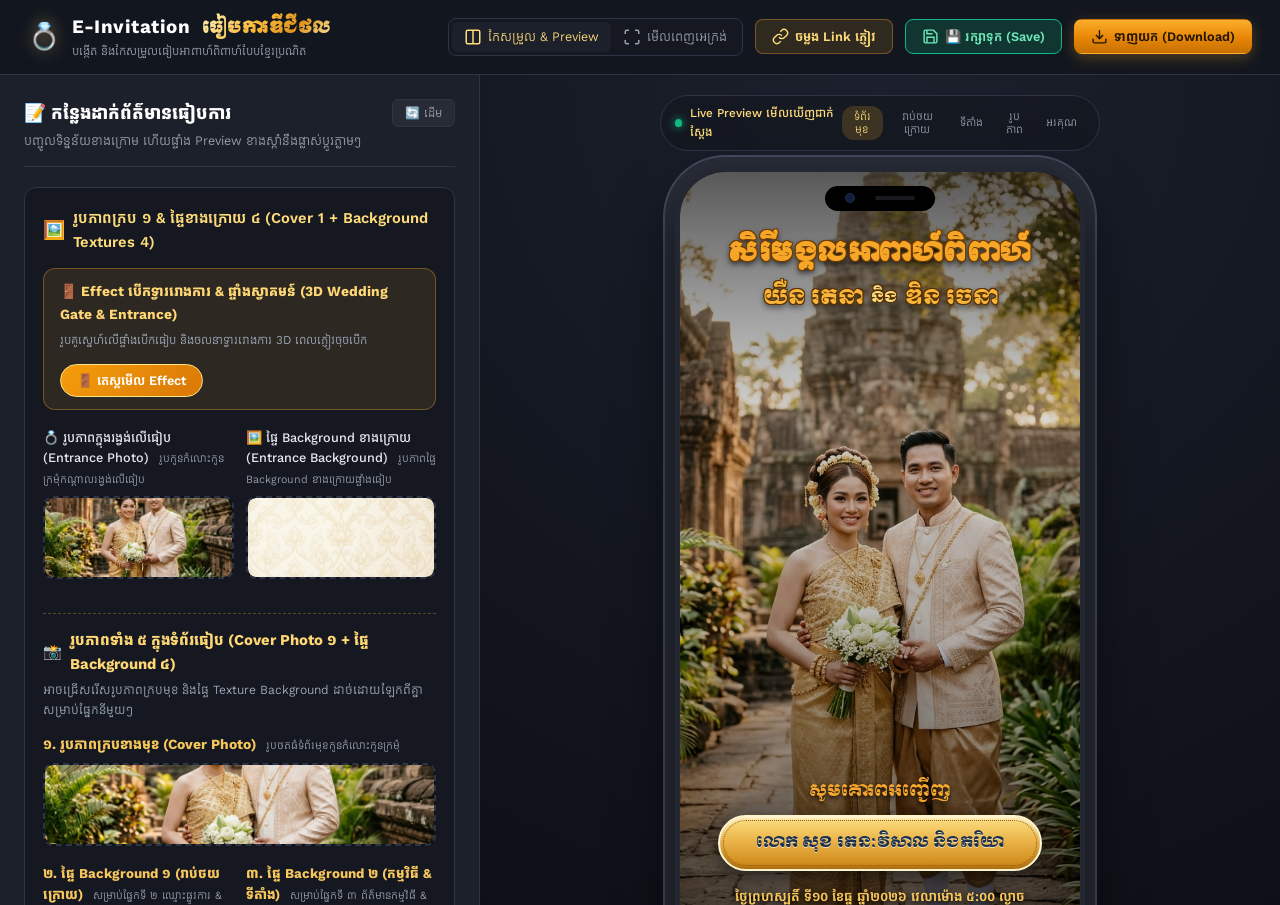
==== commit 42ab0a17: "Add files via upload" ====
--- a/index.html
+++ b/index.html
@@ -671,9 +671,9 @@
                   
                   <!-- Groom and Bride Names -->
                   <div class="cover-couple-names" id="previewCoverCouple">
-                    <span class="couple-name groom" id="previewCoverGroom">ប្រុស តូច</span>
+                    <span class="couple-name groom" id="previewCoverGroom">យឺន រតនា</span>
                     <span class="couple-ampersand">និង</span>
-                    <span class="couple-name bride" id="previewCoverBride">ខៀវ ពេជ្រចរណៃ</span>
+                    <span class="couple-name bride" id="previewCoverBride">ឌិន រចនា</span>
                   </div>
                 </div>
 
@@ -715,8 +715,8 @@
                 <div class="couple-formal-names">
                   <div class="role-box">
                     <span class="role-title">កូនប្រុស</span>
-                    <h3 class="role-name groom-color" id="previewFormalGroom">ប្រុស តូច</h3>
-                    <span class="role-latin" id="previewFormalGroomLatin">Pros Toch</span>
+                    <h3 class="role-name groom-color" id="previewFormalGroom">យឺន រតនា</h3>
+                    <span class="role-latin" id="previewFormalGroomLatin">Yoeun Ratana</span>
                   </div>
 
                   <div class="heart-symbol-box">
@@ -727,8 +727,8 @@
 
                   <div class="role-box">
                     <span class="role-title">កូនស្រី</span>
-                    <h3 class="role-name bride-color" id="previewFormalBride">ខៀវ ពេជ្រចរណៃ</h3>
-                    <span class="role-latin" id="previewFormalBrideLatin">Khiev Pich Chorai</span>
+                    <h3 class="role-name bride-color" id="previewFormalBride">ឌិន រចនា</h3>
+                    <span class="role-latin" id="previewFormalBrideLatin">Din Rachana</span>
                   </div>
                 </div>
 
@@ -885,8 +885,16 @@
         <h3 class="modal-title">🔗 ចម្លង Link ធៀបការសម្រាប់ផ្ញើ</h3>
         <button type="button" class="modal-close" onclick="closeShareModal()">&times;</button>
       </div>
-      <div class="modal-body">
-        <p class="modal-desc">អ្នកអាចវាយបញ្ចូលឈ្មោះភ្ញៀវ ដើម្បីបង្កើត Link ពិសេសដែលមានឈ្មោះគាត់ដោយស្វ័យប្រវត្តិ៖</p>
+        <!-- Important Notice for publishing photos and edits to all guests -->
+        <div style="background: rgba(16, 185, 129, 0.15); border: 1px solid rgba(16, 185, 129, 0.45); border-radius: 8px; padding: 12px 14px; margin-bottom: 14px;">
+          <div style="display: flex; align-items: center; gap: 7px; font-weight: 600; color: #6ee7b7; font-size: 13px; margin-bottom: 6px;">
+            <span>💡</span> ព័ត៌មានសំខាន់សម្រាប់ការផ្ញើ Link ទៅភ្ញៀវ៖
+          </div>
+          <ul style="font-size: 12px; color: #d1fae5; margin: 0; padding-left: 18px; line-height: 1.6;">
+            <li><strong>ឈ្មោះកូនកំលោះ-ក្រមុំ & ភ្ញៀវ៖</strong> ត្រូវបានបង្កប់ចូលក្នុង Link ខាងក្រោមដោយស្វ័យប្រវត្តិ ពេលភ្ញៀវបើក Link នឹងឃើញឈ្មោះភ្លាមៗ!</li>
+            <li><strong>រូបថត & Background៖</strong> សូមចុចប៊ូតុងពណ៌បៃតង <strong>"💾 រក្សាទុក (Save)"</strong> នៅរបារខាងលើ ដើម្បីទាញយក <code>config.js</code> រួច Upload ចូល GitHub នោះរូបថតទាំងអស់នឹងបង្ហាញលើទូរស័ព្ទភ្ញៀវគ្រប់គ្នា!</li>
+          </ul>
+        </div>
         
         <!-- Website Domain / Base Host input -->
         <div class="form-group" style="margin-bottom: 14px; background: rgba(0, 0, 0, 0.25); padding: 12px; border-radius: 8px; border: 1px solid rgba(223, 158, 40, 0.25);">
@@ -935,6 +943,56 @@
         </div>
       </div>
     </div>
+  <!-- Save & GitHub Upload Guide Modal -->
+  <div class="modal-backdrop" id="saveGuideModal">
+    <div class="modal-card" style="max-width: 520px; border-color: rgba(16, 185, 129, 0.4);">
+      <div class="modal-header">
+        <h3 class="modal-title" style="color: #6ee7b7; display: flex; align-items: center; gap: 8px;">
+          <span>💾</span> របៀបដាក់ឲ្យភ្ញៀវទាំងអស់មើលឃើញរូបភាព & ទិន្នន័យ
+        </h3>
+        <button type="button" class="modal-close" onclick="closeSaveGuideModal()">&times;</button>
+      </div>
+
+      <div style="background: rgba(16, 185, 129, 0.1); border: 1px solid rgba(16, 185, 129, 0.3); border-radius: 10px; padding: 14px; margin-bottom: 16px;">
+        <p style="font-size: 13.5px; color: #d1fae5; margin: 0 0 6px 0; font-weight: 600;">
+          ✅ ឯកសារ <code>config.js</code> ត្រូវបានទាញយក (Download) ចូលកុំព្យូទ័ររបស់អ្នករួចរាល់ហើយ!
+        </p>
+        <p style="font-size: 12.5px; color: #a7f3d0; margin: 0; line-height: 1.5;">
+          ដោយសារគេហទំព័រលើ Render ភ្ជាប់ជាមួយ GitHub ដូច្នេះដើម្បីឲ្យភ្ញៀវទាំងអស់បើកលើទូរស័ព្ទដៃឃើញរូបភាព និងឈ្មោះដែលអ្នកទើបកែ សូមធ្វើតាម ៣ ជំហានងាយៗខាងក្រោម៖
+        </p>
+      </div>
+
+      <div style="display: flex; flex-direction: column; gap: 12px; margin-bottom: 20px;">
+        <div style="display: flex; gap: 12px; align-items: flex-start; background: rgba(255, 255, 255, 0.03); padding: 10px 14px; border-radius: 8px; border: 1px solid rgba(255, 255, 255, 0.08);">
+          <div style="background: #10b981; color: #000; font-weight: bold; width: 26px; height: 26px; border-radius: 50%; display: flex; align-items: center; justify-content: center; flex-shrink: 0; font-size: 13px;">1</div>
+          <div style="font-size: 13px; color: #e2e8f0; line-height: 1.5;">
+            បើកមើលកន្លែងផ្ទុកឯកសារ GitHub របស់អ្នក (GitHub Repository) ក្នុង Browser។
+          </div>
+        </div>
+
+        <div style="display: flex; gap: 12px; align-items: flex-start; background: rgba(255, 255, 255, 0.03); padding: 10px 14px; border-radius: 8px; border: 1px solid rgba(255, 255, 255, 0.08);">
+          <div style="background: #10b981; color: #000; font-weight: bold; width: 26px; height: 26px; border-radius: 50%; display: flex; align-items: center; justify-content: center; flex-shrink: 0; font-size: 13px;">2</div>
+          <div style="font-size: 13px; color: #e2e8f0; line-height: 1.5;">
+            ចុចលើប៊ូតុង <strong>Add file</strong> ➡️ រួចរើស <strong>Upload files</strong>។
+          </div>
+        </div>
+
+        <div style="display: flex; gap: 12px; align-items: flex-start; background: rgba(255, 255, 255, 0.03); padding: 10px 14px; border-radius: 8px; border: 1px solid rgba(255, 255, 255, 0.08);">
+          <div style="background: #10b981; color: #000; font-weight: bold; width: 26px; height: 26px; border-radius: 50%; display: flex; align-items: center; justify-content: center; flex-shrink: 0; font-size: 13px;">3</div>
+          <div style="font-size: 13px; color: #e2e8f0; line-height: 1.5;">
+            អូសទម្លាក់ (Drag & Drop) ឯកសារ <code>config.js</code> ដែលទើបទាញយកអម្បាញ់មិញ រួចចុចប៊ូតុងពណ៌បៃតង <strong>Commit changes</strong>។
+          </div>
+        </div>
+      </div>
+
+      <div style="background: rgba(245, 158, 11, 0.1); border: 1px solid rgba(245, 158, 11, 0.3); border-radius: 8px; padding: 10px 12px; margin-bottom: 16px; font-size: 12px; color: #fde68a;">
+        ⚡ <strong>ចំណាំ៖</strong> បន្ទាប់ពី Commit រួច Render នឹងដំណើរការ Update ដោយស្វ័យប្រវត្តិក្នុងរយៈពេលប្រហែល ៣០ វិនាទី!
+      </div>
+
+      <button type="button" class="copy-action-btn" onclick="closeSaveGuideModal()" style="width: 100%; justify-content: center; display: flex; padding: 12px;">
+        យល់ព្រម (OK)
+      </button>
+    </div>
   </div>
 
   <!-- Toast Notification -->
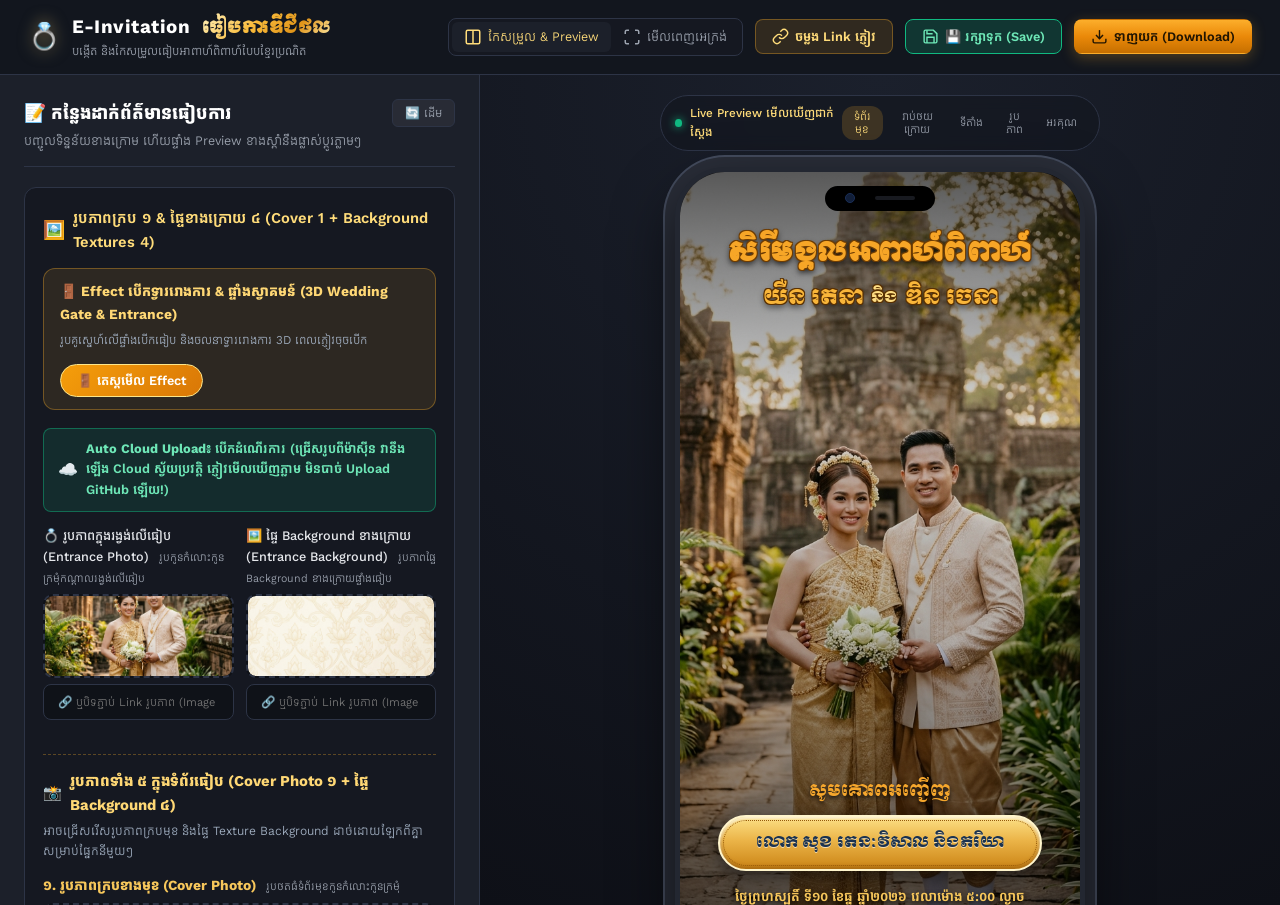
==== commit 15a765df: "Add files via upload" ====
--- a/index.html
+++ b/index.html
@@ -32,6 +32,9 @@
       </div>
 
       <h2 class="envelope-title" id="envelopeEventTitle">សិរីមង្គលអាពាហ៍ពិពាហ៍</h2>
+      <div class="envelope-couple-names" id="envelopeCoupleNames">
+        <span id="envelopeGroom">យឺន រតនា</span> <span class="envelope-amp">&</span> <span id="envelopeBride">ឌិន រចនា</span>
+      </div>
       <p class="envelope-subtitle">លិខិតអញ្ជើញឌីជីថល E-Invitation</p>
       
       <div class="envelope-guest-badge">
@@ -131,6 +134,14 @@
             </button>
           </div>
 
+          <!-- Cloud Upload Active Banner -->
+          <div style="background: rgba(16, 185, 129, 0.12); border: 1px solid rgba(16, 185, 129, 0.45); border-radius: 8px; padding: 10px 14px; margin-bottom: 14px; display: flex; align-items: center; justify-content: space-between; flex-wrap: wrap; gap: 8px;">
+            <div style="display: flex; align-items: center; gap: 8px; color: #6ee7b7; font-size: 13px; font-weight: 600;">
+              <span style="font-size: 16px;">☁️</span>
+              <span><strong>Auto Cloud Upload៖</strong> បើកដំណើរការ (ជ្រើសរូបពីម៉ាស៊ីន វានឹងឡើង Cloud ស្វ័យប្រវត្តិ ភ្ញៀវមើលឃើញភ្លាម មិនបាច់ Upload GitHub ឡើយ!)</span>
+            </div>
+          </div>
+
           <!-- Multiple Center Welcome Photos (កន្លែងដាក់រូបគូស្នេហ៍កណ្ដាល - អាចដាក់បានច្រើនរូប) -->
           <!-- Entrance Photo, Entrance Background & Gate Video -->
           <div class="form-row">
@@ -144,10 +155,11 @@
                 <input type="file" id="envelopeImageInput" accept="image/*" class="file-input">
                 <div class="upload-placeholder">
                   <span class="upload-icon">💍</span>
-                  <span class="upload-text">ជ្រើសរើសរូបក្នុងរង្វង់</span>
+                  <span class="upload-text">ជ្រើសរើសរូបក្នុងរង្វង់ (Auto Cloud)</span>
                 </div>
                 <div class="img-preview-thumb" id="envelopeThumb"></div>
               </div>
+              <input type="url" id="inputEnvelopeImageUrl" class="form-control" placeholder="🔗 ឬបិទភ្ជាប់ Link រូបភាព (Image URL)..." style="font-size: 11.5px; margin-top: 6px;">
             </div>
 
             <!-- 2. Entrance Background Image -->
@@ -164,10 +176,9 @@
                 </div>
                 <div class="img-preview-thumb" id="entranceBgThumb"></div>
               </div>
-            </div>
-          </div>
-
-
+              <input type="url" id="inputEntranceBgUrl" class="form-control" placeholder="🔗 ឬបិទភ្ជាប់ Link រូបភាព (Image URL)..." style="font-size: 11.5px; margin-top: 6px;">
+            </div>
+          </div>
 
           <!-- Section Divider for 5 Images -->
           <div style="margin: 20px 0 14px 0; border-top: 1px dashed rgba(223, 158, 40, 0.35); padding-top: 14px;">
@@ -189,10 +200,11 @@
               <input type="file" id="coverImageInput" accept="image/*" class="file-input">
               <div class="upload-placeholder">
                 <span class="upload-icon">📷</span>
-                <span class="upload-text">ជ្រើសរើសរូបភាព Cover ខាងមុខ</span>
+                <span class="upload-text">ជ្រើសរើសរូបភាព Cover (Auto Cloud)</span>
               </div>
               <div class="img-preview-thumb" id="coverThumb"></div>
             </div>
+            <input type="url" id="inputCoverImageUrl" class="form-control" placeholder="🔗 ឬបិទភ្ជាប់ Link រូបភាព Cover (Image URL)..." style="font-size: 11.5px; margin-top: 6px;">
           </div>
 
           <!-- 4 BACKGROUND TEXTURES (2x2 GRID) -->
--- a/style.css
+++ b/style.css
@@ -1533,7 +1533,7 @@
   background-size: cover;
   background-position: center;
   background-repeat: no-repeat;
-  filter: brightness(0.45) saturate(1.15);
+  filter: brightness(0.85) saturate(1.2);
   transform: scale(1.05);
   z-index: 0;
   transition: opacity 0.8s ease;
@@ -1543,7 +1543,7 @@
   content: '';
   position: absolute;
   inset: 0;
-  background: radial-gradient(circle at center, rgba(20, 24, 33, 0.42) 0%, rgba(10, 12, 16, 0.85) 100%);
+  background: radial-gradient(circle at center, rgba(20, 24, 33, 0.2) 0%, rgba(10, 12, 16, 0.55) 100%);
   z-index: 1;
   pointer-events: none;
 }
@@ -1693,14 +1693,29 @@
   font-size: 19px;
   color: #df951e;
   text-shadow: 0 1px 1px rgba(255, 255, 255, 0.8);
+  margin-bottom: 4px;
+}
+
+.envelope-couple-names {
+  font-family: var(--font-title);
+  font-size: 18px;
+  color: #d88914;
+  text-shadow: 0 1px 2px rgba(255, 255, 255, 0.9), 0 2px 4px rgba(100, 50, 0, 0.15);
   margin-bottom: 6px;
+  letter-spacing: 0.3px;
+}
+
+.envelope-couple-names .envelope-amp {
+  font-size: 14px;
+  color: #8c570b;
+  margin: 0 4px;
 }
 
 .envelope-subtitle {
   font-family: var(--font-title);
-  font-size: 14px;
+  font-size: 12.5px;
   color: #a46c19;
-  margin-bottom: 18px;
+  margin-bottom: 16px;
 }
 
 .envelope-guest-badge {
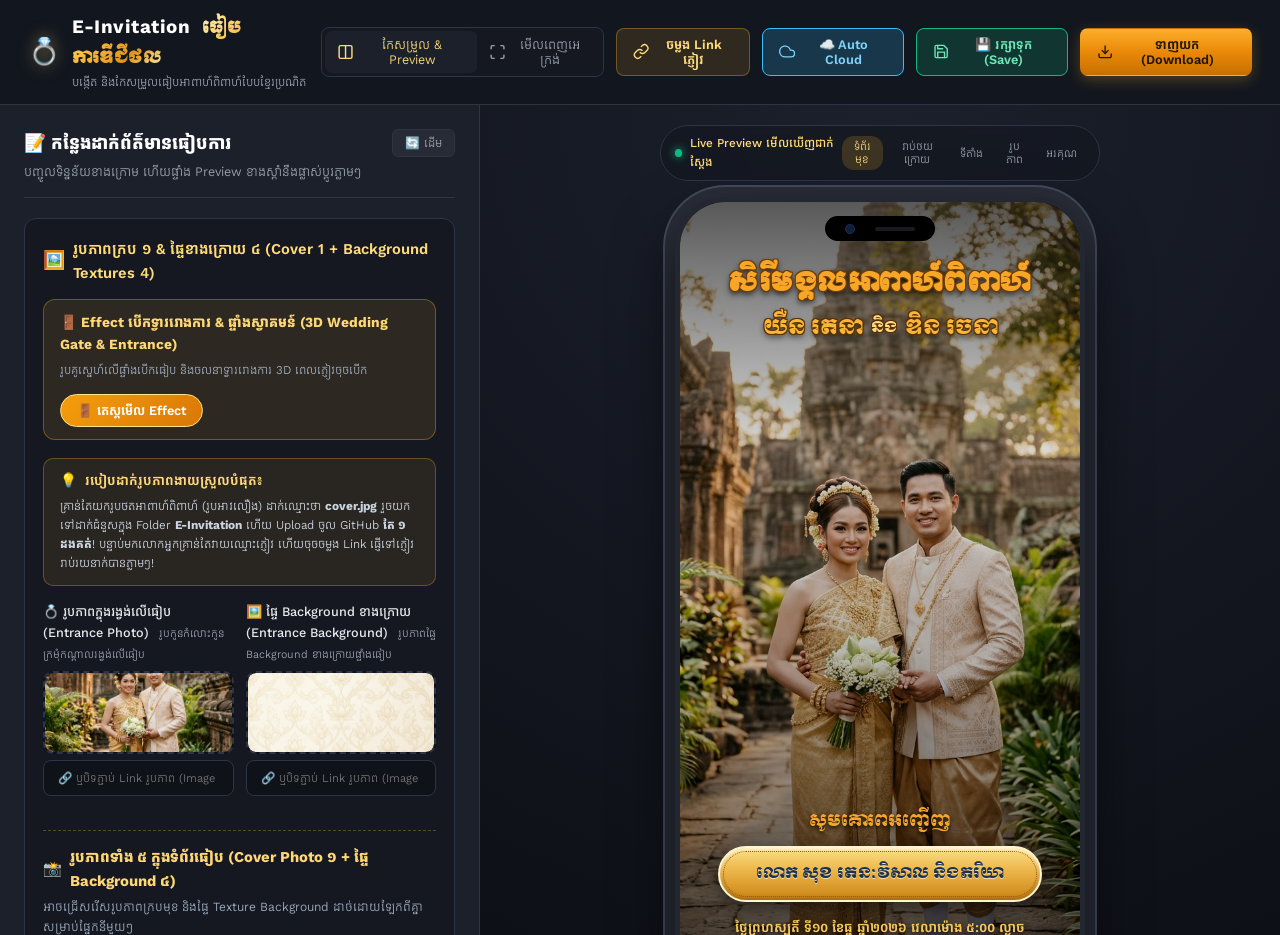
==== commit 89d360ec: "Add files via upload" ====
--- a/index.html
+++ b/index.html
@@ -12,6 +12,7 @@
   <link href="https://fonts.googleapis.com/css2?family=Alex+Brush&family=Battambang:wght@400;700&family=Bayon&family=Bokor&family=Cinzel:wght@500;700&family=Great+Vibes&family=Kantumruy+Pro:ital,wght@0,300;0,400;0,600;0,700;1,400&family=Koulen&family=Moul&family=Moulpali&family=Playfair+Display:ital,wght@0,600;1,500&family=Preahvihear&family=Siemreap&display=swap" rel="stylesheet">
   
   <link rel="stylesheet" href="style.css">
+  <script src="https://cdn.jsdelivr.net/npm/@supabase/supabase-js@2"></script>
   <script src="config.js"></script>
 </head>
 <body>
@@ -77,6 +78,11 @@
         <span>ចម្លង Link ភ្ញៀវ</span>
       </button>
 
+      <button type="button" class="action-btn" id="btnOpenCloudModal" style="background: rgba(56, 189, 248, 0.2); border: 1px solid #38bdf8; color: #7dd3fc;" title="កំណត់ប្រព័ន្ធ Auto Cloud Database (Supabase Free)">
+        <svg width="17" height="17" viewBox="0 0 24 24" fill="none" stroke="currentColor" stroke-width="2"><path d="M18 10h-1.26A8 8 0 1 0 9 20h9a5 5 0 0 0 0-10z"/></svg>
+        <span>☁️ Auto Cloud</span>
+      </button>
+
       <button type="button" class="action-btn" id="btnSaveConfig" style="background: rgba(16, 185, 129, 0.2); border: 1px solid #10b981; color: #6ee7b7;" title="រក្សាទុកទិន្នន័យទាំងអស់ចូល config.js សម្រាប់ Upload ទៅ Render">
         <svg width="17" height="17" viewBox="0 0 24 24" fill="none" stroke="currentColor" stroke-width="2"><path d="M19 21H5a2 2 0 0 1-2-2V5a2 2 0 0 1 2-2h11l5 5v11a2 2 0 0 1-2 2z"/><polyline points="17 21 17 13 7 13 7 21"/><polyline points="7 3 7 8 15 8"/></svg>
         <span>💾 រក្សាទុក (Save)</span>
@@ -134,12 +140,15 @@
             </button>
           </div>
 
-          <!-- Cloud Upload Active Banner -->
-          <div style="background: rgba(16, 185, 129, 0.12); border: 1px solid rgba(16, 185, 129, 0.45); border-radius: 8px; padding: 10px 14px; margin-bottom: 14px; display: flex; align-items: center; justify-content: space-between; flex-wrap: wrap; gap: 8px;">
-            <div style="display: flex; align-items: center; gap: 8px; color: #6ee7b7; font-size: 13px; font-weight: 600;">
-              <span style="font-size: 16px;">☁️</span>
-              <span><strong>Auto Cloud Upload៖</strong> បើកដំណើរការ (ជ្រើសរូបពីម៉ាស៊ីន វានឹងឡើង Cloud ស្វ័យប្រវត្តិ ភ្ញៀវមើលឃើញភ្លាម មិនបាច់ Upload GitHub ឡើយ!)</span>
-            </div>
+          <!-- Simple Friendly Guidance Box -->
+          <div style="background: rgba(223, 158, 40, 0.1); border: 1px solid rgba(223, 158, 40, 0.35); border-radius: 10px; padding: 12px 16px; margin-bottom: 16px;">
+            <div style="display: flex; align-items: center; gap: 8px; color: #ffd875; font-size: 13.5px; font-weight: 600; margin-bottom: 4px;">
+              <span>💡</span>
+              <span>របៀបដាក់រូបភាពងាយស្រួលបំផុត៖</span>
+            </div>
+            <p style="font-size: 12px; color: #cbd5e1; margin: 0; line-height: 1.6;">
+              គ្រាន់តែយករូបថតអាពាហ៍ពិពាហ៍ (រូបអាវលឿង) ដាក់ឈ្មោះថា <strong>cover.jpg</strong> រួចយកទៅដាក់ជំនួសក្នុង Folder <strong>E-Invitation</strong> ហើយ Upload ចូល GitHub <strong>តែ ១ ដងគត់</strong>! បន្ទាប់មកលោកអ្នកគ្រាន់តែវាយឈ្មោះភ្ញៀវ ហើយចុចចម្លង Link ផ្ញើទៅភ្ញៀវរាប់រយនាក់បានភ្លាមៗ!
+            </p>
           </div>
 
           <!-- Multiple Center Welcome Photos (កន្លែងដាក់រូបគូស្នេហ៍កណ្ដាល - អាចដាក់បានច្រើនរូប) -->
@@ -897,15 +906,14 @@
         <h3 class="modal-title">🔗 ចម្លង Link ធៀបការសម្រាប់ផ្ញើ</h3>
         <button type="button" class="modal-close" onclick="closeShareModal()">&times;</button>
       </div>
-        <!-- Important Notice for publishing photos and edits to all guests -->
-        <div style="background: rgba(16, 185, 129, 0.15); border: 1px solid rgba(16, 185, 129, 0.45); border-radius: 8px; padding: 12px 14px; margin-bottom: 14px;">
-          <div style="display: flex; align-items: center; gap: 7px; font-weight: 600; color: #6ee7b7; font-size: 13px; margin-bottom: 6px;">
-            <span>💡</span> ព័ត៌មានសំខាន់សម្រាប់ការផ្ញើ Link ទៅភ្ញៀវ៖
-          </div>
-          <ul style="font-size: 12px; color: #d1fae5; margin: 0; padding-left: 18px; line-height: 1.6;">
-            <li><strong>ឈ្មោះកូនកំលោះ-ក្រមុំ & ភ្ញៀវ៖</strong> ត្រូវបានបង្កប់ចូលក្នុង Link ខាងក្រោមដោយស្វ័យប្រវត្តិ ពេលភ្ញៀវបើក Link នឹងឃើញឈ្មោះភ្លាមៗ!</li>
-            <li><strong>រូបថត & Background៖</strong> សូមចុចប៊ូតុងពណ៌បៃតង <strong>"💾 រក្សាទុក (Save)"</strong> នៅរបារខាងលើ ដើម្បីទាញយក <code>config.js</code> រួច Upload ចូល GitHub នោះរូបថតទាំងអស់នឹងបង្ហាញលើទូរស័ព្ទភ្ញៀវគ្រប់គ្នា!</li>
-          </ul>
+        <!-- Dynamic Photo & Publishing Status Alert -->
+        <div id="modalPhotoStatusAlert" style="background: rgba(16, 185, 129, 0.15); border: 1px solid rgba(16, 185, 129, 0.45); border-radius: 8px; padding: 12px 14px; margin-bottom: 14px;">
+          <div style="display: flex; align-items: center; gap: 7px; font-weight: 600; color: #6ee7b7; font-size: 13px; margin-bottom: 4px;">
+            <span>💡</span> ព័ត៌មាន Link ផ្ញើទៅភ្ញៀវ៖
+          </div>
+          <p style="font-size: 12px; color: #d1fae5; margin: 0; line-height: 1.5;">
+            ឈ្មោះកូនកំលោះ-ក្រមុំ ឈ្មោះភ្ញៀវ និងរូបភាព Cover ត្រូវបានបង្កប់ចូលក្នុង Link ស្វ័យប្រវត្តិ!
+          </p>
         </div>
         
         <!-- Website Domain / Base Host input -->
@@ -1005,6 +1013,48 @@
         យល់ព្រម (OK)
       </button>
     </div>
+  <!-- Cloud Database Setup Modal (Supabase Free Auto-Upload) -->
+  <div class="modal-backdrop" id="cloudModal">
+    <div class="modal-card" style="max-width: 520px; border-color: rgba(56, 189, 248, 0.4);">
+      <div class="modal-header">
+        <h3 class="modal-title" style="color: #7dd3fc; display: flex; align-items: center; gap: 8px;">
+          <span>☁️</span> កំណត់ប្រព័ន្ធ Auto Cloud Database (Supabase Free)
+        </h3>
+        <button type="button" class="modal-close" onclick="closeCloudModal()">&times;</button>
+      </div>
+
+      <div style="background: rgba(56, 189, 248, 0.1); border: 1px solid rgba(56, 189, 248, 0.3); border-radius: 10px; padding: 14px; margin-bottom: 16px;">
+        <p style="font-size: 13px; color: #e0f2fe; margin: 0 0 6px 0; font-weight: 600;">
+          ⚡ ធ្វើឱ្យកម្មវិធី Auto 100% ជារៀងរហូត (មិនបាច់ Upload GitHub ឡើយ)!
+        </p>
+        <p style="font-size: 12px; color: #bae6fd; margin: 0; line-height: 1.5;">
+          ពេលភ្ជាប់រួចរាល់ រាល់ពេលលោកអ្នកជ្រើសរើសរូបភាព វានឹងរត់ឡើង Cloud ស្វ័យប្រវត្តិ ហើយពេលចម្លង Link ផ្ញើទៅភ្ញៀវ ភ្ញៀវទាំងអស់នឹងឃើញរូបភាពភ្លាមៗ!
+        </p>
+      </div>
+
+      <div class="form-group" style="margin-bottom: 12px;">
+        <label style="color: #7dd3fc; font-size: 12.5px;">1. Supabase Project URL:</label>
+        <input type="text" id="inputSupabaseUrl" class="form-control" placeholder="https://xxxxxxxx.supabase.co" style="font-size: 12.5px;">
+      </div>
+
+      <div class="form-group" style="margin-bottom: 12px;">
+        <label style="color: #7dd3fc; font-size: 12.5px;">2. Supabase Anon Public Key:</label>
+        <input type="text" id="inputSupabaseKey" class="form-control" placeholder="eyJhbGciOiJIUzI1NiIsInR5cCI6..." style="font-size: 12.5px;">
+      </div>
+
+      <div class="form-group" style="margin-bottom: 16px;">
+        <label style="color: #7dd3fc; font-size: 12.5px;">3. Storage Bucket Name:</label>
+        <input type="text" id="inputSupabaseBucket" class="form-control" value="wedding-invitations" style="font-size: 12.5px;">
+      </div>
+
+      <div style="display: flex; gap: 10px;">
+        <button type="button" class="copy-action-btn" id="btnSaveSupabaseConfig" style="flex: 1; justify-content: center; background: #0284c7; border: none; padding: 12px;">
+          💾 រក្សាទុក & ដំណើរការ Auto Cloud
+        </button>
+      </div>
+
+      <div id="cloudConnectionStatus" style="font-size: 12px; margin-top: 10px; text-align: center;"></div>
+    </div>
   </div>
 
   <!-- Toast Notification -->
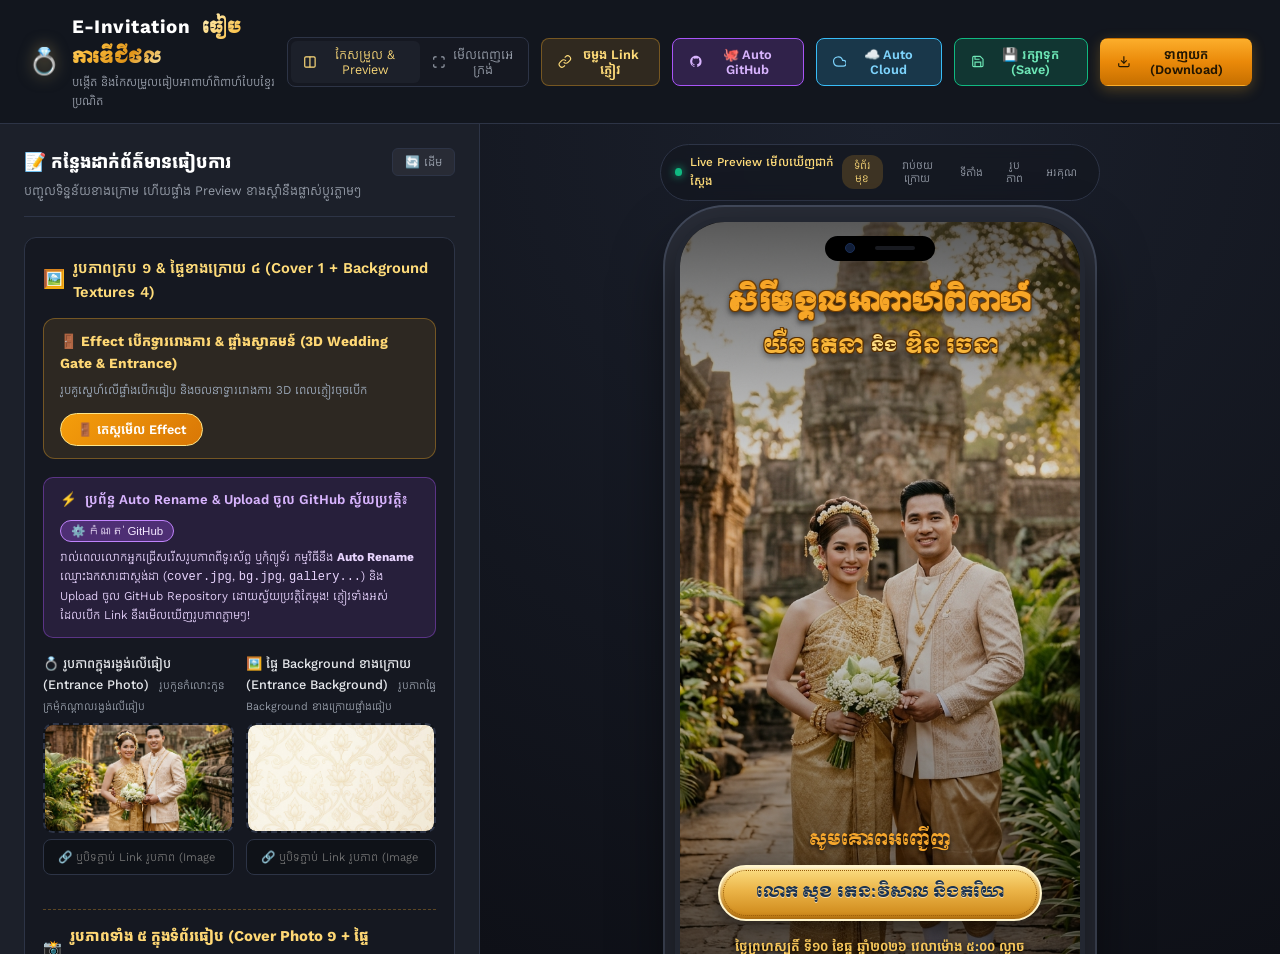
==== commit c59769f9: "Add files via upload" ====
--- a/index.html
+++ b/index.html
@@ -21,7 +21,7 @@
     <!-- Entrance Background Photo (ផ្ទៃ Background ខាងក្រោយ អាចដាក់រូបបាន) -->
     <div class="envelope-bg-backdrop" id="envelopeBgBackdrop"></div>
 
-    <video id="gateOpeningVideo" class="gate-opening-video" playsinline webkit-playsinline preload="auto" style="display: none;"></video>
+    <video id="gateOpeningVideo" class="gate-opening-video" playsinline webkit-playsinline muted preload="auto" style="display: none;"></video>
     <button type="button" class="video-skip-btn" id="btnSkipVideo" style="display: none;">រំលង Skip ⏭️</button>
 
     <!-- Center Grand Invitation Welcome Card -->
@@ -78,12 +78,19 @@
         <span>ចម្លង Link ភ្ញៀវ</span>
       </button>
 
+      <button type="button" class="action-btn" id="btnOpenGitHubModal" style="background: rgba(168, 85, 247, 0.2); border: 1px solid #a855f7; color: #d8b4fe;" title="កំណត់ប្រព័ន្ធ Auto Rename & Upload ចូល GitHub">
+        <svg width="17" height="17" viewBox="0 0 24 24" fill="currentColor">
+          <path fill-rule="evenodd" clip-rule="evenodd" d="M12 2C6.477 2 2 6.484 2 12.017c0 4.425 2.865 8.18 6.839 9.504.5.092.682-.217.682-.483 0-.237-.008-.868-.013-1.703-2.782.605-3.369-1.343-3.369-1.343-.454-1.158-1.11-1.466-1.11-1.466-.908-.62.069-.608.069-.608 1.003.07 1.53 1.032 1.53 1.032.892 1.53 2.341 1.088 2.91.832.092-.647.35-1.088.636-1.338-2.22-.253-4.555-1.113-4.555-4.951 0-1.093.39-1.988 1.029-2.688-.103-.253-.446-1.272.098-2.65 0 0 .84-.27 2.75 1.026A9.564 9.564 0 0112 6.844c.85.004 1.705.115 2.504.337 1.909-1.296 2.747-1.027 2.747-1.027.546 1.379.202 2.398.1 2.651.64.7 1.028 1.595 1.028 2.688 0 3.848-2.339 4.695-4.566 4.943.359.309.678.92.678 1.855 0 1.338-.012 2.419-.012 2.747 0 .268.18.58.688.482A10.019 10.019 0 0022 12.017C22 6.484 17.522 2 12 2z"/>
+        </svg>
+        <span id="btnGitHubLabel">🐙 Auto GitHub</span>
+      </button>
+
       <button type="button" class="action-btn" id="btnOpenCloudModal" style="background: rgba(56, 189, 248, 0.2); border: 1px solid #38bdf8; color: #7dd3fc;" title="កំណត់ប្រព័ន្ធ Auto Cloud Database (Supabase Free)">
         <svg width="17" height="17" viewBox="0 0 24 24" fill="none" stroke="currentColor" stroke-width="2"><path d="M18 10h-1.26A8 8 0 1 0 9 20h9a5 5 0 0 0 0-10z"/></svg>
         <span>☁️ Auto Cloud</span>
       </button>
 
-      <button type="button" class="action-btn" id="btnSaveConfig" style="background: rgba(16, 185, 129, 0.2); border: 1px solid #10b981; color: #6ee7b7;" title="រក្សាទុកទិន្នន័យទាំងអស់ចូល config.js សម្រាប់ Upload ទៅ Render">
+      <button type="button" class="action-btn" id="btnSaveConfig" style="background: rgba(16, 185, 129, 0.2); border: 1px solid #10b981; color: #6ee7b7;" title="រក្សាទុកទិន្នន័យទាំងអស់ចូល config.js ឬ Upload ចូល GitHub ភ្លាមៗ">
         <svg width="17" height="17" viewBox="0 0 24 24" fill="none" stroke="currentColor" stroke-width="2"><path d="M19 21H5a2 2 0 0 1-2-2V5a2 2 0 0 1 2-2h11l5 5v11a2 2 0 0 1-2 2z"/><polyline points="17 21 17 13 7 13 7 21"/><polyline points="7 3 7 8 15 8"/></svg>
         <span>💾 រក្សាទុក (Save)</span>
       </button>
@@ -141,13 +148,18 @@
           </div>
 
           <!-- Simple Friendly Guidance Box -->
-          <div style="background: rgba(223, 158, 40, 0.1); border: 1px solid rgba(223, 158, 40, 0.35); border-radius: 10px; padding: 12px 16px; margin-bottom: 16px;">
-            <div style="display: flex; align-items: center; gap: 8px; color: #ffd875; font-size: 13.5px; font-weight: 600; margin-bottom: 4px;">
-              <span>💡</span>
-              <span>របៀបដាក់រូបភាពងាយស្រួលបំផុត៖</span>
-            </div>
-            <p style="font-size: 12px; color: #cbd5e1; margin: 0; line-height: 1.6;">
-              គ្រាន់តែយករូបថតអាពាហ៍ពិពាហ៍ (រូបអាវលឿង) ដាក់ឈ្មោះថា <strong>cover.jpg</strong> រួចយកទៅដាក់ជំនួសក្នុង Folder <strong>E-Invitation</strong> ហើយ Upload ចូល GitHub <strong>តែ ១ ដងគត់</strong>! បន្ទាប់មកលោកអ្នកគ្រាន់តែវាយឈ្មោះភ្ញៀវ ហើយចុចចម្លង Link ផ្ញើទៅភ្ញៀវរាប់រយនាក់បានភ្លាមៗ!
+          <div style="background: rgba(168, 85, 247, 0.12); border: 1px solid rgba(168, 85, 247, 0.4); border-radius: 10px; padding: 12px 16px; margin-bottom: 16px;">
+            <div style="display: flex; align-items: center; justify-content: space-between; gap: 8px; margin-bottom: 6px; flex-wrap: wrap;">
+              <div style="display: flex; align-items: center; gap: 8px; color: #d8b4fe; font-size: 13.5px; font-weight: 600;">
+                <span>⚡</span>
+                <span>ប្រព័ន្ធ Auto Rename & Upload ចូល GitHub ស្វ័យប្រវត្តិ៖</span>
+              </div>
+              <button type="button" onclick="openGitHubModal()" style="background: rgba(168, 85, 247, 0.3); border: 1px solid #c084fc; color: #f3e8ff; border-radius: 14px; font-size: 11.5px; padding: 3px 10px; cursor: pointer;">
+                ⚙️ កំណត់ GitHub
+              </button>
+            </div>
+            <p style="font-size: 12px; color: #e9d5ff; margin: 0; line-height: 1.6;">
+              រាល់ពេលលោកអ្នកជ្រើសរើសរូបភាពពីទូរស័ព្ទ ឬកុំព្យូទ័រ កម្មវិធីនឹង <strong>Auto Rename</strong> ឈ្មោះឯកសារជាស្ដង់ដា (<code>cover.jpg</code>, <code>bg.jpg</code>, <code>gallery...</code>) និង Upload ចូល GitHub Repository ដោយស្វ័យប្រវត្តិតែម្តង! ភ្ញៀវទាំងអស់ដែលបើក Link នឹងមើលឃើញរូបភាពភ្លាមៗ!
             </p>
           </div>
 
@@ -164,7 +176,8 @@
                 <input type="file" id="envelopeImageInput" accept="image/*" class="file-input">
                 <div class="upload-placeholder">
                   <span class="upload-icon">💍</span>
-                  <span class="upload-text">ជ្រើសរើសរូបក្នុងរង្វង់ (Auto Cloud)</span>
+                  <span class="upload-text">ជ្រើសរើសរូបក្នុងរង្វង់</span>
+                  <span class="upload-subtext" style="font-size: 10.5px; color: #c084fc; margin-top: 2px;">⚡ Auto: cover.jpg ➡️ GitHub</span>
                 </div>
                 <div class="img-preview-thumb" id="envelopeThumb"></div>
               </div>
@@ -182,6 +195,7 @@
                 <div class="upload-placeholder">
                   <span class="upload-icon">✨</span>
                   <span class="upload-text">ជ្រើសរូប Background ខាងក្រោយ</span>
+                  <span class="upload-subtext" style="font-size: 10.5px; color: #c084fc; margin-top: 2px;">⚡ Auto: bg.jpg ➡️ GitHub</span>
                 </div>
                 <div class="img-preview-thumb" id="entranceBgThumb"></div>
               </div>
@@ -209,7 +223,8 @@
               <input type="file" id="coverImageInput" accept="image/*" class="file-input">
               <div class="upload-placeholder">
                 <span class="upload-icon">📷</span>
-                <span class="upload-text">ជ្រើសរើសរូបភាព Cover (Auto Cloud)</span>
+                <span class="upload-text">ជ្រើសរើសរូបភាព Cover</span>
+                <span class="upload-subtext" style="font-size: 11px; color: #c084fc; margin-top: 3px;">⚡ Auto Rename ➡️ cover.jpg ➡️ GitHub</span>
               </div>
               <div class="img-preview-thumb" id="coverThumb"></div>
             </div>
@@ -229,6 +244,7 @@
                 <div class="upload-placeholder">
                   <span class="upload-icon">✨</span>
                   <span class="upload-text">ជ្រើសរូប Background ១</span>
+                  <span class="upload-subtext" style="font-size: 10.5px; color: #c084fc; margin-top: 2px;">⚡ Auto: bg.jpg ➡️ GitHub</span>
                 </div>
                 <div class="img-preview-thumb" id="bgThumb1"></div>
               </div>
@@ -245,6 +261,7 @@
                 <div class="upload-placeholder">
                   <span class="upload-icon">✨</span>
                   <span class="upload-text">ជ្រើសរូប Background ២</span>
+                  <span class="upload-subtext" style="font-size: 10.5px; color: #c084fc; margin-top: 2px;">⚡ Auto: bg2.jpg ➡️ GitHub</span>
                 </div>
                 <div class="img-preview-thumb" id="bgThumb2"></div>
               </div>
@@ -263,6 +280,7 @@
                 <div class="upload-placeholder">
                   <span class="upload-icon">✨</span>
                   <span class="upload-text">ជ្រើសរូប Background ៣</span>
+                  <span class="upload-subtext" style="font-size: 10.5px; color: #c084fc; margin-top: 2px;">⚡ Auto: bg3.jpg ➡️ GitHub</span>
                 </div>
                 <div class="img-preview-thumb" id="bgThumb3"></div>
               </div>
@@ -279,19 +297,28 @@
                 <div class="upload-placeholder">
                   <span class="upload-icon">✨</span>
                   <span class="upload-text">ជ្រើសរូប Background ៤</span>
+                  <span class="upload-subtext" style="font-size: 10.5px; color: #c084fc; margin-top: 2px;">⚡ Auto: bg4.jpg ➡️ GitHub</span>
                 </div>
                 <div class="img-preview-thumb" id="bgThumb4"></div>
               </div>
             </div>
           </div>
 
-          <!-- Video URL input as alternative -->
+          <!-- Gate Video Options: File Upload or Direct URL -->
           <div class="form-group" style="margin-top: 14px;">
-            <label for="inputGateVideoUrl" style="font-size: 13px;">
-              Link វីដេអូបើកទ្វារពីក្រៅ (Video URL - Optional)
-              <span class="label-hint">ប្រសិនបើមាន Link វីដេអូស្រាប់ (MP4)</span>
+            <label for="gateVideoFileInput" style="font-size: 13px;">
+              🎬 វីដេអូបើកទ្វាររោងការ 3D (Entrance Gate Video)
+              <span class="label-hint">អាចរើសឯកសារ MP4 ឬបិទភ្ជាប់ Link</span>
             </label>
-            <input type="url" id="inputGateVideoUrl" class="form-control" placeholder="https://example.com/wedding-gate.mp4" style="font-size: 13px;">
+            <div class="file-upload-box" style="padding: 12px; margin-bottom: 8px;">
+              <input type="file" id="gateVideoFileInput" accept="video/mp4,video/*" class="file-input">
+              <div class="upload-placeholder">
+                <span class="upload-icon">🎥</span>
+                <span class="upload-text">ជ្រើសរើសវីដេអូទ្វាររោងការ (MP4)</span>
+                <span class="upload-subtext" style="font-size: 10.5px; color: #c084fc; margin-top: 2px;">⚡ Auto Rename ➡️ Video.mp4 ➡️ GitHub</span>
+              </div>
+            </div>
+            <input type="url" id="inputGateVideoUrl" class="form-control" placeholder="🔗 ឬបិទភ្ជាប់ Video URL ផ្ទាល់ (https://.../Video.mp4)" style="font-size: 12px;">
           </div>
         </div>
 
@@ -551,6 +578,7 @@
               <div class="upload-placeholder">
                 <span class="upload-icon">🗺️</span>
                 <span class="upload-text">ជ្រើសរើសរូបភាពផែនទី</span>
+                <span class="upload-subtext" style="font-size: 10.5px; color: #c084fc; margin-top: 2px;">⚡ Auto: map.jpg ➡️ GitHub</span>
               </div>
               <div class="img-preview-thumb" id="mapThumb"></div>
             </div>
@@ -579,12 +607,12 @@
             <h3>កម្រងរូបភាពកូនកំលោះកូនក្រមុំ ៤ រូប (Gallery 4 Photos)</h3>
           </div>
 
-          <p class="form-hint-text">ជ្រើសរើសរូបភាពស្អាតៗចំនួន ៤ សន្លឹក ដើម្បីបង្ហាញលើក្រឡា ២x២ ក្នុងទំព័រធៀប</p>
+          <p class="form-hint-text">ជ្រើសរើសរូបភាពស្អាតៗចំនួន ៤ សន្លឹក (ប្រព័ន្ធនឹង Auto Rename ទៅជា gallery1.jpg ដល់ gallery4.jpg និង Upload ចូល GitHub ស្វ័យប្រវត្តិ)</p>
 
           <div class="gallery-slots-grid">
             <!-- Slot 1 -->
             <div class="gallery-slot">
-              <span class="slot-label">រូបភាពទី ១</span>
+              <span class="slot-label">រូបភាពទី ១ <small style="color: #c084fc; font-size: 10px; display: block;">⚡ gallery1.jpg</small></span>
               <div class="slot-thumb" id="galleryThumb1"></div>
               <input type="file" id="galleryInput1" accept="image/*" class="file-input">
               <button type="button" class="slot-btn" onclick="document.getElementById('galleryInput1').click()">ជ្រើសរូប</button>
@@ -592,7 +620,7 @@
             
             <!-- Slot 2 -->
             <div class="gallery-slot">
-              <span class="slot-label">រូបភាពទី ២</span>
+              <span class="slot-label">រូបភាពទី ២ <small style="color: #c084fc; font-size: 10px; display: block;">⚡ gallery2.jpg</small></span>
               <div class="slot-thumb" id="galleryThumb2"></div>
               <input type="file" id="galleryInput2" accept="image/*" class="file-input">
               <button type="button" class="slot-btn" onclick="document.getElementById('galleryInput2').click()">ជ្រើសរូប</button>
@@ -600,7 +628,7 @@
 
             <!-- Slot 3 -->
             <div class="gallery-slot">
-              <span class="slot-label">រូបភាពទី ៣</span>
+              <span class="slot-label">រូបភាពទី ៣ <small style="color: #c084fc; font-size: 10px; display: block;">⚡ gallery3.jpg</small></span>
               <div class="slot-thumb" id="galleryThumb3"></div>
               <input type="file" id="galleryInput3" accept="image/*" class="file-input">
               <button type="button" class="slot-btn" onclick="document.getElementById('galleryInput3').click()">ជ្រើសរូប</button>
@@ -608,7 +636,7 @@
 
             <!-- Slot 4 -->
             <div class="gallery-slot">
-              <span class="slot-label">រូបភាពទី ៤</span>
+              <span class="slot-label">រូបភាពទី ៤ <small style="color: #c084fc; font-size: 10px; display: block;">⚡ gallery4.jpg</small></span>
               <div class="slot-thumb" id="galleryThumb4"></div>
               <input type="file" id="galleryInput4" accept="image/*" class="file-input">
               <button type="button" class="slot-btn" onclick="document.getElementById('galleryInput4').click()">ជ្រើសរូប</button>
@@ -631,7 +659,7 @@
                 ▶️ ចាក់ភ្លេងតេស្ត
               </button>
               <label class="music-file-label">
-                📂 ដាក់បទចម្រៀង MP3 ផ្ទាល់ខ្លួន
+                📂 ដាក់បទចម្រៀង MP3 (⚡ Auto: music.mp3 ➡️ GitHub)
                 <input type="file" id="musicFileInput" accept="audio/*" style="display:none">
               </label>
             </div>
@@ -923,14 +951,14 @@
             <span style="font-size: 11px; color: #a0aec0; font-weight: normal;">(កែប្រែបាន)</span>
           </label>
           <div style="display: flex; gap: 8px;">
-            <input type="text" id="modalDomainInput" class="form-control" placeholder="ឧ. https://wedding-pros-pich.onrender.com" style="flex: 1; font-size: 13px;">
+            <input type="text" id="modalDomainInput" class="form-control" placeholder="ឧ. https://username.github.io/repo ឬ https://wedding-pros-toch.onrender.com" style="flex: 1; font-size: 13px;">
             <button type="button" class="btn-tool-outline" id="btnSaveDomain" style="padding: 6px 12px; font-size: 12px; white-space: nowrap; border-color: rgba(223, 158, 40, 0.4); color: #ffd875; background: rgba(223, 158, 40, 0.1);">
               💾 រក្សាទុក
             </button>
           </div>
-          <span class="label-hint" style="color: #94a3b8; font-size: 11.5px; margin-top: 5px; display: block; line-height: 1.4;">
-            💡 បញ្ចូល Link គេហទំព័រដែលបានដាក់លើ Render ឬ Domain ផ្ទាល់ខ្លួន ដើម្បីបង្កើត Link ផ្ញើទៅភ្ញៀវបានស្អាត និងត្រឹមត្រូវ
-          </span>
+          <div style="margin-top: 8px; padding: 7px 10px; border-radius: 6px; background: rgba(245, 158, 11, 0.12); border: 1px solid rgba(245, 158, 11, 0.25); font-size: 11.5px; color: #fde68a; line-height: 1.45;">
+            ⚠️ <strong>បើភ្ញៀវបើកមិនចេញ៖</strong> ដោយសារ Domain នេះមិនទាន់បាន Deploy លើ Render ឬ GitHub Pages។ សូមបង្កើត Static Site លើ Render ឬបើក GitHub Pages ជាមុនសិន។
+          </div>
         </div>
 
         <div class="form-group">
@@ -938,10 +966,13 @@
           <input type="text" id="modalGuestInput" class="form-control" placeholder="ឧ. ឯកឧត្តម សុខា">
         </div>
 
-        <div class="generated-link-box">
-          <input type="text" id="modalGeneratedLink" class="form-control link-input" readonly>
-          <button type="button" class="copy-action-btn" id="btnCopyGeneratedLink">
+        <div class="generated-link-box" style="display: flex; gap: 8px; align-items: center;">
+          <input type="text" id="modalGeneratedLink" class="form-control link-input" readonly style="flex: 1;">
+          <button type="button" class="copy-action-btn" id="btnCopyGeneratedLink" style="white-space: nowrap;">
             📋 ចម្លង Link
+          </button>
+          <button type="button" class="btn-tool-outline" id="btnTestOpenGeneratedLink" title="បើកតេស្តមើលសិន មុនពេលផ្ញើទៅភ្ញៀវ" style="white-space: nowrap; padding: 7px 12px; font-size: 12.5px; color: #6ee7b7; border-color: rgba(110, 231, 183, 0.4); background: rgba(16, 185, 129, 0.15); cursor: pointer; border-radius: 6px;">
+            👁️ តេស្តបើកមើល
           </button>
         </div>
 
@@ -968,51 +999,154 @@
     <div class="modal-card" style="max-width: 520px; border-color: rgba(16, 185, 129, 0.4);">
       <div class="modal-header">
         <h3 class="modal-title" style="color: #6ee7b7; display: flex; align-items: center; gap: 8px;">
-          <span>💾</span> របៀបដាក់ឲ្យភ្ញៀវទាំងអស់មើលឃើញរូបភាព & ទិន្នន័យ
+          <span>💾</span> រក្សាទុក & Upload ចូល GitHub
         </h3>
         <button type="button" class="modal-close" onclick="closeSaveGuideModal()">&times;</button>
       </div>
 
       <div style="background: rgba(16, 185, 129, 0.1); border: 1px solid rgba(16, 185, 129, 0.3); border-radius: 10px; padding: 14px; margin-bottom: 16px;">
         <p style="font-size: 13.5px; color: #d1fae5; margin: 0 0 6px 0; font-weight: 600;">
-          ✅ ឯកសារ <code>config.js</code> ត្រូវបានទាញយក (Download) ចូលកុំព្យូទ័ររបស់អ្នករួចរាល់ហើយ!
+          ✅ ព័ត៌មាន និងរូបភាពទាំងអស់ត្រូវបានកំណត់រួចរាល់!
         </p>
         <p style="font-size: 12.5px; color: #a7f3d0; margin: 0; line-height: 1.5;">
-          ដោយសារគេហទំព័រលើ Render ភ្ជាប់ជាមួយ GitHub ដូច្នេះដើម្បីឲ្យភ្ញៀវទាំងអស់បើកលើទូរស័ព្ទដៃឃើញរូបភាព និងឈ្មោះដែលអ្នកទើបកែ សូមធ្វើតាម ៣ ជំហានងាយៗខាងក្រោម៖
+          ដើម្បីឱ្យភ្ញៀវទាំងអស់បើកមើលឃើញរូបភាព និងទិន្នន័យលើទូរស័ព្ទដៃ លោកអ្នកអាចជ្រើសរើសជម្រើសខាងក្រោម៖
         </p>
       </div>
 
-      <div style="display: flex; flex-direction: column; gap: 12px; margin-bottom: 20px;">
-        <div style="display: flex; gap: 12px; align-items: flex-start; background: rgba(255, 255, 255, 0.03); padding: 10px 14px; border-radius: 8px; border: 1px solid rgba(255, 255, 255, 0.08);">
-          <div style="background: #10b981; color: #000; font-weight: bold; width: 26px; height: 26px; border-radius: 50%; display: flex; align-items: center; justify-content: center; flex-shrink: 0; font-size: 13px;">1</div>
-          <div style="font-size: 13px; color: #e2e8f0; line-height: 1.5;">
-            បើកមើលកន្លែងផ្ទុកឯកសារ GitHub របស់អ្នក (GitHub Repository) ក្នុង Browser។
-          </div>
-        </div>
-
-        <div style="display: flex; gap: 12px; align-items: flex-start; background: rgba(255, 255, 255, 0.03); padding: 10px 14px; border-radius: 8px; border: 1px solid rgba(255, 255, 255, 0.08);">
-          <div style="background: #10b981; color: #000; font-weight: bold; width: 26px; height: 26px; border-radius: 50%; display: flex; align-items: center; justify-content: center; flex-shrink: 0; font-size: 13px;">2</div>
-          <div style="font-size: 13px; color: #e2e8f0; line-height: 1.5;">
+      <!-- Quick 1-Click GitHub Sync Button -->
+      <div style="background: rgba(168, 85, 247, 0.15); border: 1px solid rgba(168, 85, 247, 0.4); border-radius: 10px; padding: 14px; margin-bottom: 16px; text-align: center;">
+        <div style="font-size: 13px; color: #f3e8ff; font-weight: 600; margin-bottom: 8px;">
+          🚀 ជម្រើសទី ១៖ Upload config.js ចូល GitHub ស្វ័យប្រវត្តិ (1-Click)
+        </div>
+        <button type="button" class="copy-action-btn" id="btnSyncConfigOnlyToGitHub" style="width: 100%; justify-content: center; background: linear-gradient(135deg, #a855f7 0%, #7c3aed 100%); border: 1px solid #c084fc; color: #fff; padding: 11px; font-size: 13.5px;">
+          ⚡ Sync config.js ចូល GitHub ឥឡូវនេះ
+        </button>
+      </div>
+
+      <div style="font-size: 12px; color: #94a3b8; margin-bottom: 12px; font-weight: 600;">
+        📥 ជម្រើសទី ២៖ របៀប Upload ដោយដៃ (Manual Drag & Drop)
+      </div>
+
+      <div style="display: flex; flex-direction: column; gap: 10px; margin-bottom: 16px;">
+        <div style="display: flex; gap: 10px; align-items: flex-start; background: rgba(255, 255, 255, 0.03); padding: 8px 12px; border-radius: 8px; border: 1px solid rgba(255, 255, 255, 0.08);">
+          <div style="background: #10b981; color: #000; font-weight: bold; width: 22px; height: 22px; border-radius: 50%; display: flex; align-items: center; justify-content: center; flex-shrink: 0; font-size: 12px;">1</div>
+          <div style="font-size: 12.5px; color: #e2e8f0; line-height: 1.4;">
+            បើកមើលកន្លែងផ្ទុកឯកសារ GitHub Repository របស់អ្នកក្នុង Browser។
+          </div>
+        </div>
+
+        <div style="display: flex; gap: 10px; align-items: flex-start; background: rgba(255, 255, 255, 0.03); padding: 8px 12px; border-radius: 8px; border: 1px solid rgba(255, 255, 255, 0.08);">
+          <div style="background: #10b981; color: #000; font-weight: bold; width: 22px; height: 22px; border-radius: 50%; display: flex; align-items: center; justify-content: center; flex-shrink: 0; font-size: 12px;">2</div>
+          <div style="font-size: 12.5px; color: #e2e8f0; line-height: 1.4;">
             ចុចលើប៊ូតុង <strong>Add file</strong> ➡️ រួចរើស <strong>Upload files</strong>។
           </div>
         </div>
 
-        <div style="display: flex; gap: 12px; align-items: flex-start; background: rgba(255, 255, 255, 0.03); padding: 10px 14px; border-radius: 8px; border: 1px solid rgba(255, 255, 255, 0.08);">
-          <div style="background: #10b981; color: #000; font-weight: bold; width: 26px; height: 26px; border-radius: 50%; display: flex; align-items: center; justify-content: center; flex-shrink: 0; font-size: 13px;">3</div>
-          <div style="font-size: 13px; color: #e2e8f0; line-height: 1.5;">
-            អូសទម្លាក់ (Drag & Drop) ឯកសារ <code>config.js</code> ដែលទើបទាញយកអម្បាញ់មិញ រួចចុចប៊ូតុងពណ៌បៃតង <strong>Commit changes</strong>។
-          </div>
-        </div>
-      </div>
-
-      <div style="background: rgba(245, 158, 11, 0.1); border: 1px solid rgba(245, 158, 11, 0.3); border-radius: 8px; padding: 10px 12px; margin-bottom: 16px; font-size: 12px; color: #fde68a;">
-        ⚡ <strong>ចំណាំ៖</strong> បន្ទាប់ពី Commit រួច Render នឹងដំណើរការ Update ដោយស្វ័យប្រវត្តិក្នុងរយៈពេលប្រហែល ៣០ វិនាទី!
-      </div>
-
-      <button type="button" class="copy-action-btn" onclick="closeSaveGuideModal()" style="width: 100%; justify-content: center; display: flex; padding: 12px;">
-        យល់ព្រម (OK)
-      </button>
+        <div style="display: flex; gap: 10px; align-items: flex-start; background: rgba(255, 255, 255, 0.03); padding: 8px 12px; border-radius: 8px; border: 1px solid rgba(255, 255, 255, 0.08);">
+          <div style="background: #10b981; color: #000; font-weight: bold; width: 22px; height: 22px; border-radius: 50%; display: flex; align-items: center; justify-content: center; flex-shrink: 0; font-size: 12px;">3</div>
+          <div style="font-size: 12.5px; color: #e2e8f0; line-height: 1.4;">
+            អូសទម្លាក់ <code>config.js</code> និងរូបភាពដែលបាន Auto Rename រួចចុច <strong>Commit changes</strong>។
+          </div>
+        </div>
+      </div>
+
+      <div style="display: flex; gap: 8px;">
+        <button type="button" class="action-btn" id="btnDownloadConfigAgain" style="flex: 1; justify-content: center; background: rgba(255, 255, 255, 0.08); border: 1px solid rgba(255, 255, 255, 0.2); color: #fff; padding: 10px; font-size: 12px;">
+          💾 ទាញយក config.js ម្តងទៀត
+        </button>
+        <button type="button" class="copy-action-btn" onclick="closeSaveGuideModal()" style="flex: 1; justify-content: center; padding: 10px; font-size: 12px;">
+          យល់ព្រម (OK)
+        </button>
+      </div>
     </div>
+  </div>
+
+  <!-- GitHub Auto-Upload & Auto-Rename Setup Modal -->
+  <div class="modal-backdrop" id="githubModal">
+    <div class="modal-card" style="max-width: 540px; border-color: rgba(168, 85, 247, 0.5);">
+      <div class="modal-header">
+        <h3 class="modal-title" style="color: #d8b4fe; display: flex; align-items: center; gap: 8px;">
+          <svg width="20" height="20" viewBox="0 0 24 24" fill="currentColor">
+            <path fill-rule="evenodd" clip-rule="evenodd" d="M12 2C6.477 2 2 6.484 2 12.017c0 4.425 2.865 8.18 6.839 9.504.5.092.682-.217.682-.483 0-.237-.008-.868-.013-1.703-2.782.605-3.369-1.343-3.369-1.343-.454-1.158-1.11-1.466-1.11-1.466-.908-.62.069-.608.069-.608 1.003.07 1.53 1.032 1.53 1.032.892 1.53 2.341 1.088 2.91.832.092-.647.35-1.088.636-1.338-2.22-.253-4.555-1.113-4.555-4.951 0-1.093.39-1.988 1.029-2.688-.103-.253-.446-1.272.098-2.65 0 0 .84-.27 2.75 1.026A9.564 9.564 0 0112 6.844c.85.004 1.705.115 2.504.337 1.909-1.296 2.747-1.027 2.747-1.027.546 1.379.202 2.398.1 2.651.64.7 1.028 1.595 1.028 2.688 0 3.848-2.339 4.695-4.566 4.943.359.309.678.92.678 1.855 0 1.338-.012 2.419-.012 2.747 0 .268.18.58.688.482A10.019 10.019 0 0022 12.017C22 6.484 17.522 2 12 2z"/>
+          </svg>
+          <span>កំណត់ប្រព័ន្ធ Auto Rename & Upload ចូល GitHub</span>
+        </h3>
+        <button type="button" class="modal-close" onclick="closeGitHubModal()">&times;</button>
+      </div>
+
+      <div style="background: rgba(168, 85, 247, 0.12); border: 1px solid rgba(168, 85, 247, 0.35); border-radius: 10px; padding: 12px 14px; margin-bottom: 16px;">
+        <div style="font-size: 13px; color: #f3e8ff; font-weight: 600; margin-bottom: 4px; display: flex; align-items: center; gap: 6px;">
+          <span>⚡</span> Auto Rename និង Auto Upload 100% ចូល GitHub Repository
+        </div>
+        <p style="font-size: 12px; color: #e9d5ff; margin: 0; line-height: 1.5;">
+          រាល់ពេលលោកអ្នកជ្រើសរើសរូបភាព ឬកែទិន្នន័យ ប្រព័ន្ធនឹង <strong>Auto Rename</strong> ឈ្មោះឯកសារជាស្ដង់ដា (<code>cover.jpg</code>, <code>bg.jpg</code>, <code>gallery...</code>) និង Upload ចូល GitHub ដោយស្វ័យប្រវត្តិតែម្តង!
+        </p>
+      </div>
+
+      <div class="form-group" style="margin-bottom: 12px;">
+        <div style="display: flex; justify-content: space-between; align-items: center; margin-bottom: 4px;">
+          <label style="color: #d8b4fe; font-size: 12.5px; font-weight: 600;">1. GitHub Personal Access Token (PAT):</label>
+          <a href="https://github.com/settings/tokens/new?scopes=repo&description=E-Invitation-AutoUpload" target="_blank" rel="noopener noreferrer" style="color: #fde047; font-size: 11.5px; text-decoration: underline; display: flex; align-items: center; gap: 4px;">
+            🔑 យក Token ងាយៗ (1-Click) ↗
+          </a>
+        </div>
+        <div style="position: relative;">
+          <input type="password" id="inputGitHubToken" class="form-control" placeholder="ghp_xxxxxxxxxxxxxxxxxxxx" style="font-size: 12.5px; padding-right: 40px;">
+          <button type="button" id="btnToggleTokenVisibility" style="position: absolute; right: 8px; top: 50%; transform: translateY(-50%); background: none; border: none; color: #9ca3af; cursor: pointer; padding: 4px; font-size: 14px;" title="បង្ហាញ/លាក់ Token">
+            👁️
+          </button>
+        </div>
+        <span style="font-size: 11px; color: #a78bfa; margin-top: 3px; display: block;">
+          (Token ត្រូវតែមានសិទ្ធិ <strong>repo</strong> ដើម្បីអាច Upload និង Update ឯកសារបាន)
+        </span>
+      </div>
+
+      <div class="form-group" style="margin-bottom: 12px;">
+        <label style="color: #d8b4fe; font-size: 12.5px; font-weight: 600;">2. GitHub Repository (Owner/Repo):</label>
+        <input type="text" id="inputGitHubRepo" class="form-control" placeholder="ឧ. K-RaTaNa/E-Invitation" style="font-size: 12.5px;">
+        <span style="font-size: 11px; color: #9ca3af; margin-top: 3px; display: block;">
+          ឈ្មោះគណនី GitHub និងឈ្មោះ repository របស់អ្នក (ឧ. username/E-Invitation)
+        </span>
+      </div>
+
+      <div class="form-row" style="margin-bottom: 12px;">
+        <div class="form-group flex-1">
+          <label style="color: #d8b4fe; font-size: 12px;">3. Branch:</label>
+          <input type="text" id="inputGitHubBranch" class="form-control" value="main" style="font-size: 12.5px;">
+        </div>
+        <div class="form-group flex-1">
+          <label style="color: #d8b4fe; font-size: 12px;">4. របៀប Auto Rename:</label>
+          <select id="selectGitHubAutoRename" class="form-control" style="font-size: 12px;">
+            <option value="standard">ស្ដង់ដា (cover.jpg, bg.jpg...) [ណែនាំ]</option>
+            <option value="timestamp">តាមកាលបរិច្ឆេទ (cover_time.jpg)</option>
+          </select>
+        </div>
+      </div>
+
+      <div class="form-group" style="margin-bottom: 14px;">
+        <label class="toggle-label" for="toggleGitHubSyncConfig" style="font-size: 12px; color: #e9d5ff; cursor: pointer;">
+          <input type="checkbox" id="toggleGitHubSyncConfig" checked>
+          <span class="toggle-slider"></span>
+          <span class="toggle-text">⚡ Auto Upload config.js ចូល GitHub រាល់ពេល Upload រូប</span>
+        </label>
+      </div>
+
+      <div id="githubConnectionStatus" style="font-size: 12px; padding: 8px 12px; border-radius: 6px; margin-bottom: 14px; display: none;"></div>
+
+      <div style="display: flex; gap: 8px; flex-wrap: wrap;">
+        <button type="button" class="action-btn" id="btnTestGitHubConn" style="flex: 1; min-width: 130px; justify-content: center; background: rgba(255, 255, 255, 0.08); border: 1px solid rgba(255, 255, 255, 0.2); color: #fff; padding: 10px;">
+          🔍 តេស្តការតភ្ជាប់
+        </button>
+        <button type="button" class="copy-action-btn" id="btnSaveGitHubConfig" style="flex: 1.5; min-width: 150px; justify-content: center; background: linear-gradient(135deg, #a855f7 0%, #7c3aed 100%); border: 1px solid #c084fc; color: #fff; padding: 10px;">
+          💾 រក្សាទុកការកំណត់
+        </button>
+        <button type="button" class="action-btn" id="btnSyncAllToGitHub" style="width: 100%; justify-content: center; background: rgba(16, 185, 129, 0.2); border: 1px solid #10b981; color: #6ee7b7; padding: 10px; margin-top: 4px;" title="Upload config.js និងរូបភាពទាំងអស់ទៅ GitHub ឥឡូវនេះ">
+          🚀 Sync រូបភាព & config.js ទាំងអស់ទៅ GitHub ឥឡូវនេះ
+        </button>
+      </div>
+    </div>
+  </div>
+
   <!-- Cloud Database Setup Modal (Supabase Free Auto-Upload) -->
   <div class="modal-backdrop" id="cloudModal">
     <div class="modal-card" style="max-width: 520px; border-color: rgba(56, 189, 248, 0.4);">
--- a/style.css
+++ b/style.css
@@ -414,6 +414,18 @@
 .upload-text {
   font-size: 12px;
   color: var(--text-muted);
+}
+
+.upload-subtext {
+  font-size: 10px;
+  font-weight: 600;
+  color: #c084fc;
+  background: rgba(168, 85, 247, 0.12);
+  border: 1px solid rgba(168, 85, 247, 0.3);
+  padding: 1px 8px;
+  border-radius: 10px;
+  margin-top: 3px;
+  display: inline-block;
 }
 
 .img-preview-thumb {
@@ -1996,7 +2008,7 @@
     padding: 16px 8px;
   }
   
-  /* Toggle via mobile tabs */
+  /* Toggle via mobile tabs in Admin mode */
   body.show-preview-mobile .editor-panel {
     display: none;
   }
@@ -2014,3 +2026,75 @@
     border-radius: 36px;
   }
 }
+
+/* ==========================================================================
+   GUEST VIEW MODE (100% Mobile & Desktop Compatibility)
+   Ensures the invitation ALWAYS displays seamlessly on all phones & guests
+   ========================================================================== */
+body.guest-view-mode {
+  background: #0d0f15;
+  overflow-x: hidden;
+}
+
+body.guest-view-mode .app-header,
+body.guest-view-mode .editor-panel,
+body.guest-view-mode .mobile-tabs {
+  display: none !important;
+}
+
+body.guest-view-mode .app-main {
+  display: block !important;
+  grid-template-columns: 1fr !important;
+  height: auto !important;
+  min-height: 100vh !important;
+  overflow: visible !important;
+  background: transparent !important;
+  padding: 0 !important;
+  margin: 0 !important;
+}
+
+body.guest-view-mode .preview-panel {
+  display: flex !important;
+  flex-direction: column !important;
+  align-items: center !important;
+  width: 100% !important;
+  max-width: 100% !important;
+  height: auto !important;
+  min-height: 100vh !important;
+  padding: 0 !important;
+  background: transparent !important;
+  overflow: visible !important;
+}
+
+body.guest-view-mode .phone-mockup-wrapper {
+  width: 100% !important;
+  max-width: 100% !important;
+  margin: 0 !important;
+  padding: 0 !important;
+  display: flex !important;
+  justify-content: center !important;
+}
+
+body.guest-view-mode .phone-device {
+  width: 100% !important;
+  max-width: 480px !important;
+  height: auto !important;
+  min-height: 100vh !important;
+  border-radius: 0 !important;
+  border: none !important;
+  box-shadow: 0 0 50px rgba(0, 0, 0, 0.8) !important;
+  background: #fffdfa !important;
+  overflow: visible !important;
+}
+
+body.guest-view-mode .phone-island {
+  display: none !important;
+}
+
+body.guest-view-mode .phone-screen {
+  height: auto !important;
+  min-height: 100vh !important;
+  overflow: visible !important;
+  background: #fffdfa !important;
+}
+
